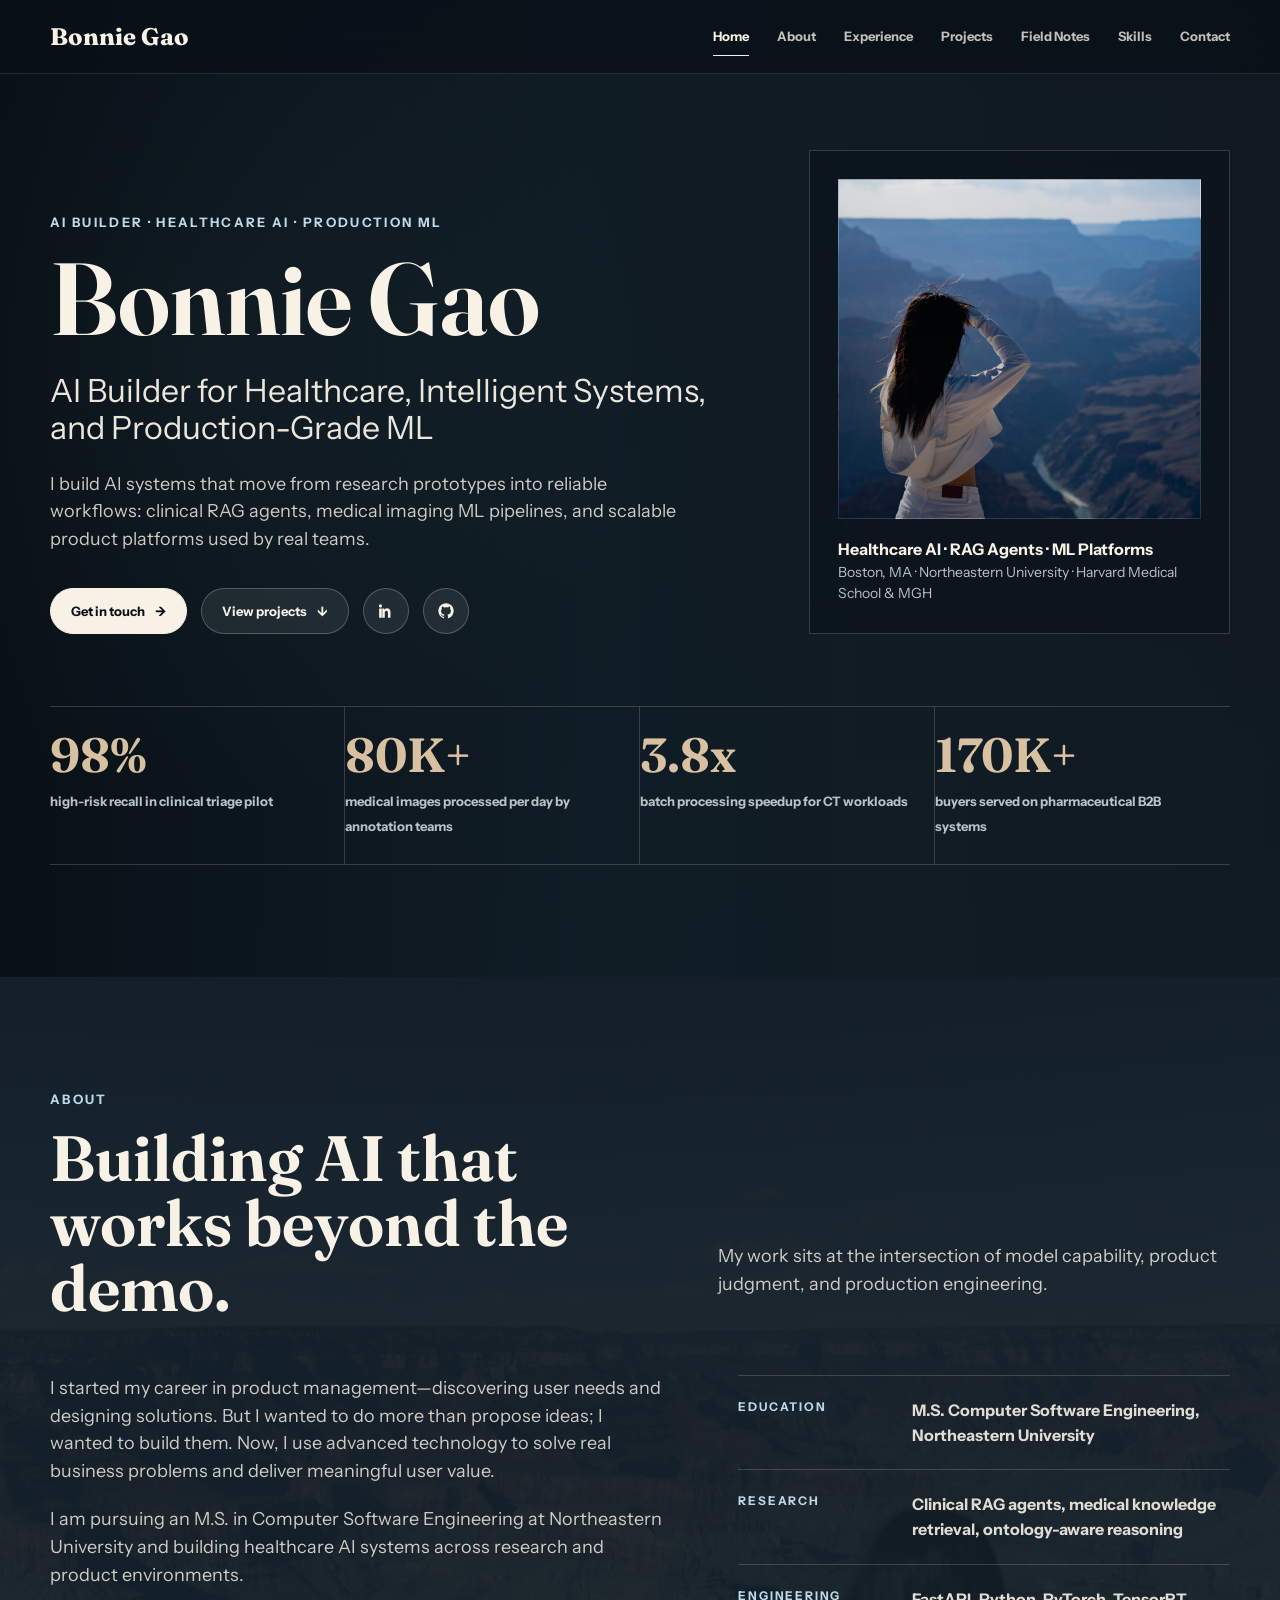
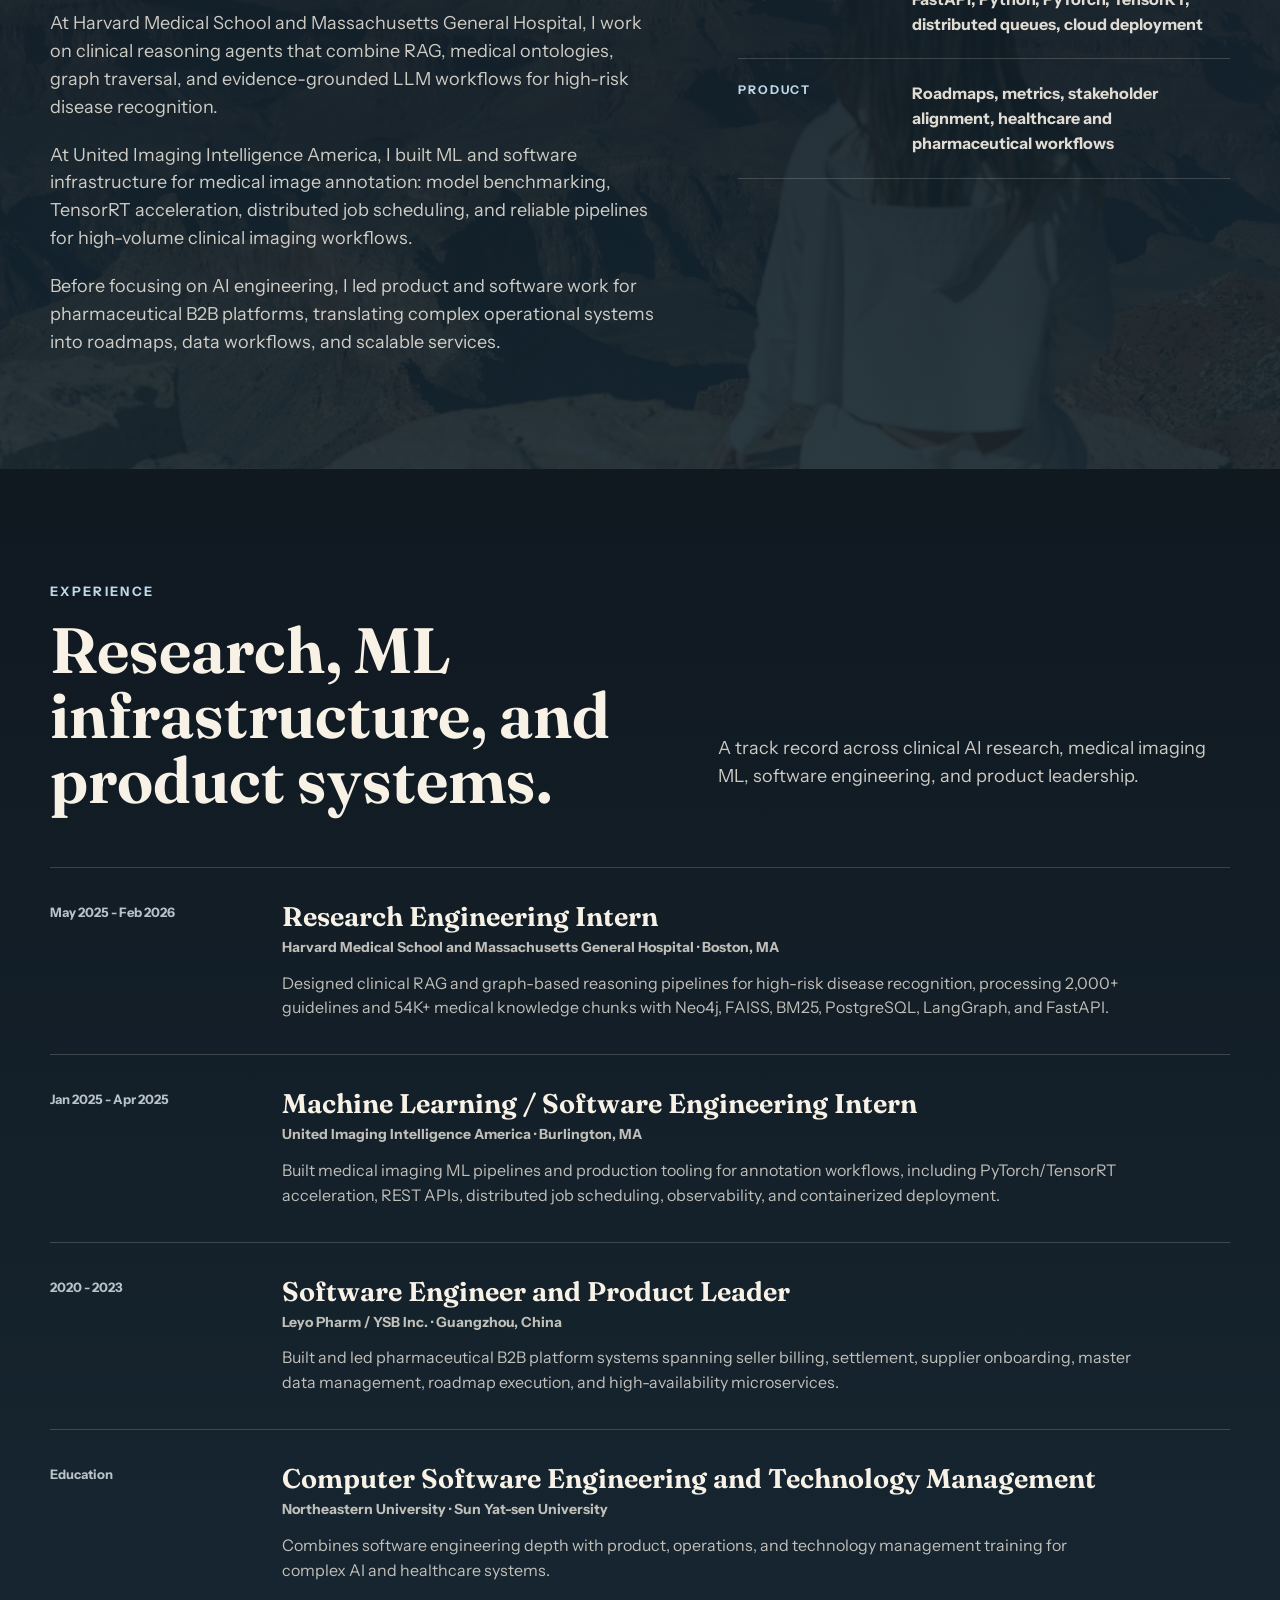
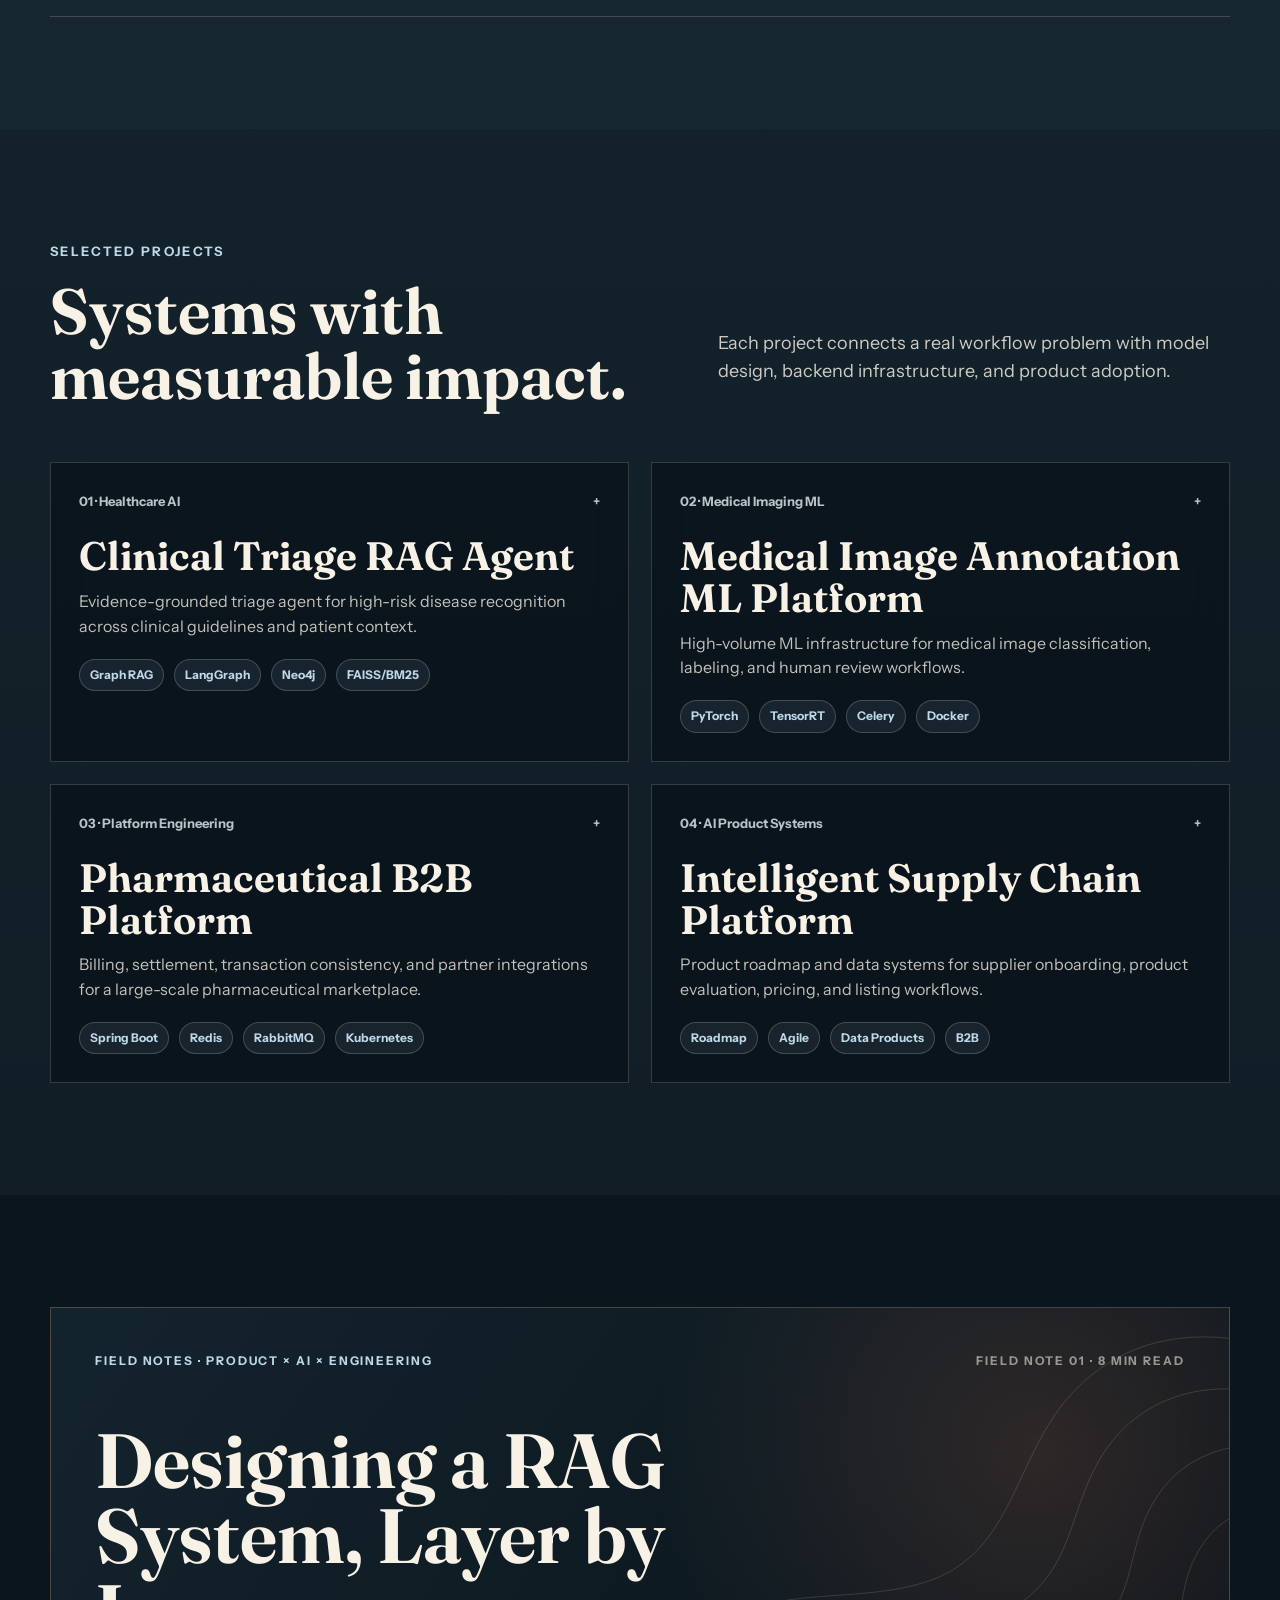
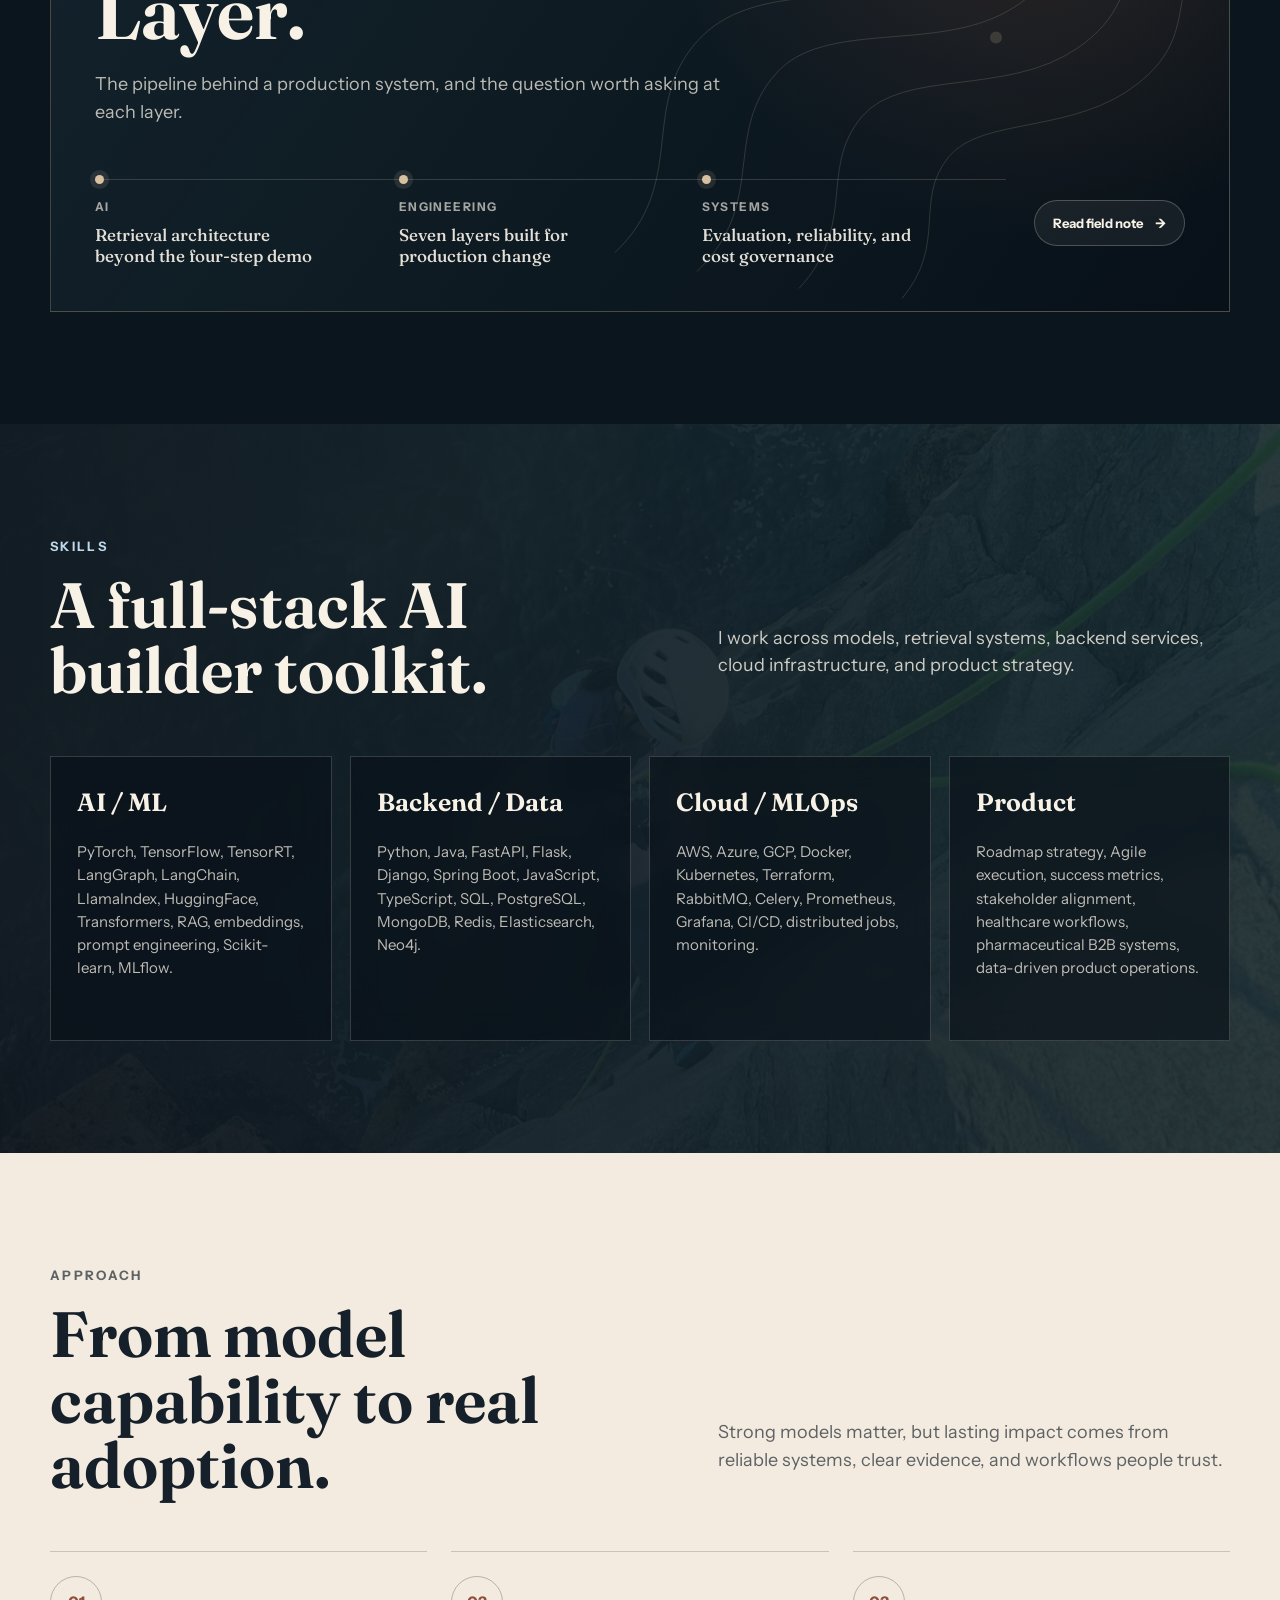
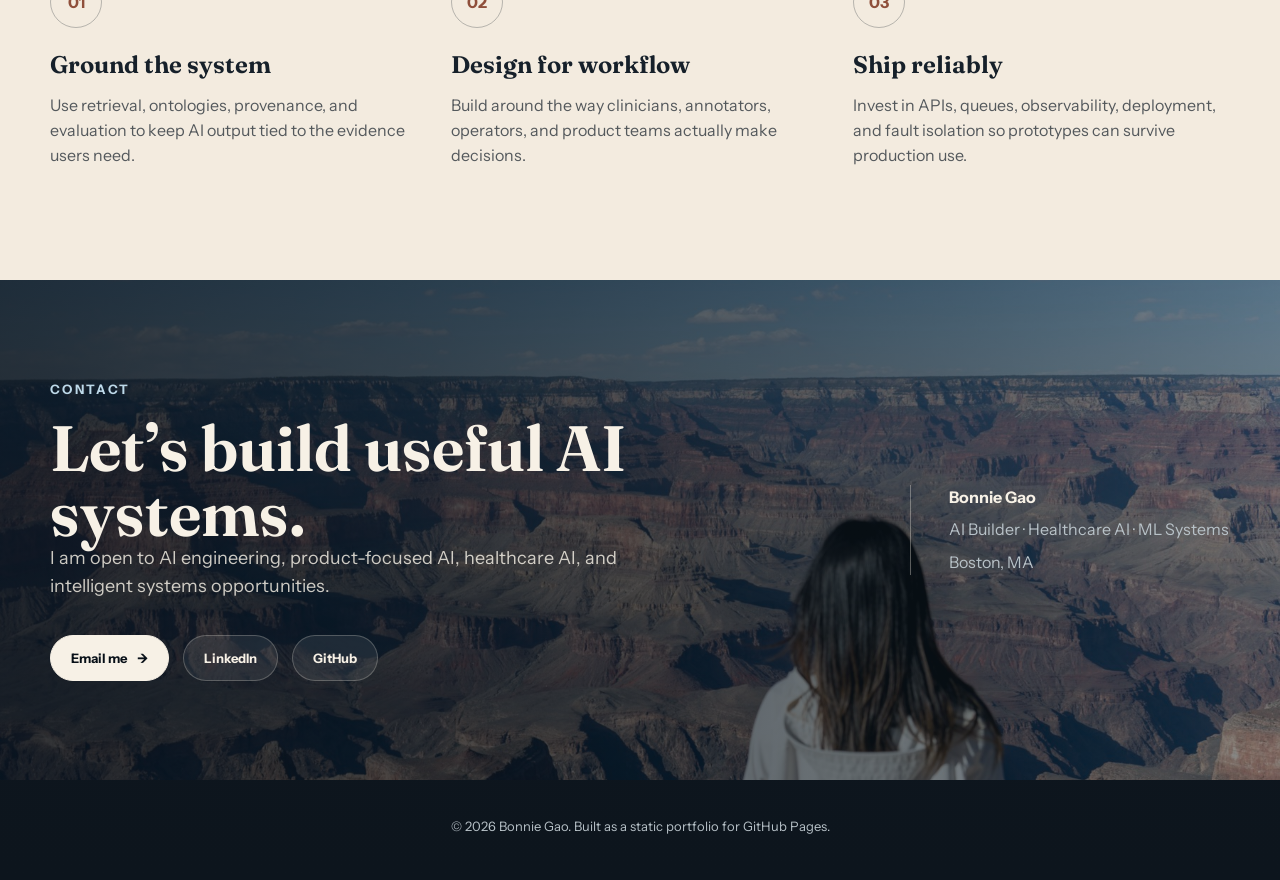
==== index.html @ 645e909b "Initial portfolio site" ====
<!DOCTYPE html>
<html lang="en">
<head>
  <meta charset="UTF-8" />
  <meta name="viewport" content="width=device-width, initial-scale=1.0" />
  <meta name="description" content="Bonnie Gao is an AI Builder focused on healthcare AI, RAG agents, medical imaging ML, and production-grade intelligent systems." />
  <meta name="theme-color" content="#101a22" />
  <meta property="og:title" content="Bonnie Gao | AI Builder" />
  <meta property="og:description" content="Healthcare AI, intelligent systems, and production-grade ML from research to real-world adoption." />
  <meta property="og:type" content="website" />
  <meta property="og:image" content="assets/hero-canyon.jpg" />
  <title>Bonnie Gao | AI Builder</title>
  <link rel="preconnect" href="https://fonts.googleapis.com">
  <link rel="preconnect" href="https://fonts.gstatic.com" crossorigin>
  <link href="https://fonts.googleapis.com/css2?family=Fraunces:opsz,wght@9..144,500;9..144,650;9..144,750&family=Instrument+Sans:ital,wght@0,400..800;1,400..800&display=swap" rel="stylesheet">
  <style>
    :root {
      --bg: #101820;
      --bg-soft: #15242d;
      --ink: #f7f1e6;
      --muted: #b8c2c8;
      --line: rgba(247, 241, 230, 0.18);
      --stone: #d8c1a1;
      --canyon: #b96c4d;
      --water: #7db5b1;
      --blue: #bdd9e9;
      --deep: #081018;
      --max: 1180px;
      --nav-height: 74px;
    }

    * {
      box-sizing: border-box;
      margin: 0;
      padding: 0;
    }

    html {
      scroll-behavior: smooth;
      scroll-padding-top: calc(var(--nav-height) + 24px);
    }

    body {
      font-family: "Instrument Sans", ui-sans-serif, system-ui, -apple-system, BlinkMacSystemFont, "Segoe UI", sans-serif;
      background: var(--bg);
      color: var(--ink);
      line-height: 1.55;
    }

    body.nav-open {
      overflow: hidden;
    }

    a {
      color: inherit;
      text-decoration: none;
    }

    button,
    summary {
      font: inherit;
    }

    button {
      color: inherit;
    }

    img {
      display: block;
      max-width: 100%;
    }

    :focus-visible {
      outline: 2px solid var(--water);
      outline-offset: 4px;
    }

    .page {
      --hero-img: url("https://images.unsplash.com/photo-1464822759023-fed622ff2c3b?auto=format&fit=crop&w=2200&q=90");
      --canyon-img: url("assets/canyon-wide.jpg");
      --portrait-img: url("assets/hero-canyon.jpg");
      --climb-img: url("assets/climbing-water.jpg");
      overflow: hidden;
      background:
        radial-gradient(circle at 15% 5%, rgba(125, 181, 177, 0.18), transparent 28rem),
        linear-gradient(180deg, #101820 0%, #13222b 42%, #0d151d 100%);
    }

    .container {
      width: min(var(--max), calc(100% - 42px));
      margin: 0 auto;
    }

    .nav {
      position: fixed;
      z-index: 50;
      top: 0;
      left: 0;
      right: 0;
      min-height: var(--nav-height);
      display: flex;
      align-items: center;
      background: rgba(8, 16, 24, 0.78);
      backdrop-filter: blur(18px);
      border-bottom: 1px solid rgba(247, 241, 230, 0.12);
    }

    .nav-inner {
      width: min(var(--max), calc(100% - 42px));
      margin: 0 auto;
      display: flex;
      align-items: center;
      justify-content: space-between;
      gap: 24px;
    }

    .logo {
      font-family: "Fraunces", Georgia, serif;
      font-size: 24px;
      font-weight: 750;
      letter-spacing: 0;
      white-space: nowrap;
    }

    .nav-links {
      display: flex;
      align-items: center;
      gap: 28px;
      font-size: 13px;
      font-weight: 760;
    }

    .nav-links a {
      position: relative;
      opacity: 0.78;
      transition: opacity 180ms ease;
    }

    .nav-links a:hover,
    .nav-links a.active {
      opacity: 1;
    }

    .nav-links a.active::after,
    .nav-links a:hover::after {
      content: "";
      position: absolute;
      left: 0;
      right: 0;
      bottom: -9px;
      height: 1px;
      background: currentColor;
    }

    .menu-toggle {
      display: none;
      width: 44px;
      height: 44px;
      border: 1px solid var(--line);
      border-radius: 50%;
      background: rgba(255, 255, 255, 0.06);
      cursor: pointer;
      place-items: center;
    }

    .menu-toggle span,
    .menu-toggle span::before,
    .menu-toggle span::after {
      display: block;
      width: 18px;
      height: 2px;
      background: var(--ink);
      transition: transform 180ms ease, opacity 180ms ease;
    }

    .menu-toggle span {
      position: relative;
    }

    .menu-toggle span::before,
    .menu-toggle span::after {
      content: "";
      position: absolute;
      left: 0;
    }

    .menu-toggle span::before {
      top: -6px;
    }

    .menu-toggle span::after {
      top: 6px;
    }

    .nav-open .menu-toggle span {
      background: transparent;
    }

    .nav-open .menu-toggle span::before {
      transform: translateY(6px) rotate(45deg);
    }

    .nav-open .menu-toggle span::after {
      transform: translateY(-6px) rotate(-45deg);
    }

    .section {
      position: relative;
      padding: 112px 0;
    }

    .hero {
      min-height: 860px;
      padding-top: 150px;
      display: flex;
      align-items: center;
      background-image:
        linear-gradient(90deg, rgba(7, 14, 21, 0.82) 0%, rgba(16, 30, 39, 0.68) 46%, rgba(16, 24, 32, 0.24) 100%),
        var(--hero-img);
      background-size: cover;
      background-position: center 58%;
    }

    .hero-grid {
      display: grid;
      grid-template-columns: minmax(0, 0.94fr) minmax(300px, 0.58fr);
      gap: 76px;
      align-items: end;
    }

    .kicker {
      color: var(--blue);
      font-size: 13px;
      font-weight: 830;
      letter-spacing: 0.18em;
      margin-bottom: 16px;
      text-transform: uppercase;
    }

    h1,
    h2,
    h3 {
      font-family: "Fraunces", Georgia, serif;
      font-weight: 650;
      letter-spacing: 0;
    }

    h1 {
      max-width: 860px;
      font-size: clamp(58px, 8vw, 108px);
      line-height: 0.96;
      margin-bottom: 26px;
      overflow-wrap: anywhere;
    }

    .subtitle {
      max-width: 760px;
      color: rgba(247, 241, 230, 0.95);
      font-size: clamp(23px, 2.5vw, 34px);
      line-height: 1.15;
      margin-bottom: 24px;
    }

    .lede {
      max-width: 650px;
      color: rgba(247, 241, 230, 0.82);
      font-size: 18px;
      margin-bottom: 22px;
    }

    .hero-actions,
    .social-row {
      display: flex;
      flex-wrap: wrap;
      align-items: center;
      gap: 14px;
    }

    .hero-actions {
      margin-top: 34px;
    }

    .btn,
    .icon-btn {
      min-height: 46px;
      display: inline-flex;
      align-items: center;
      justify-content: center;
      border: 1px solid rgba(247, 241, 230, 0.24);
      background: rgba(255, 255, 255, 0.08);
      color: var(--ink);
      transition: transform 180ms ease, background 180ms ease, border-color 180ms ease;
    }

    .btn {
      gap: 10px;
      padding: 0 20px;
      border-radius: 999px;
      font-size: 13px;
      font-weight: 820;
    }

    .btn.primary {
      background: var(--ink);
      color: var(--deep);
      border-color: var(--ink);
    }

    .btn:hover,
    .icon-btn:hover,
    .project-card:hover {
      transform: translateY(-2px);
    }

    .btn:hover,
    .icon-btn:hover {
      background: rgba(125, 181, 177, 0.18);
      border-color: rgba(125, 181, 177, 0.62);
    }

    .btn.primary:hover {
      background: var(--blue);
      border-color: var(--blue);
    }

    .icon-btn {
      width: 46px;
      height: 46px;
      border-radius: 50%;
    }

    .icon-btn svg {
      width: 20px;
      height: 20px;
      fill: currentColor;
    }

    .profile-card {
      align-self: stretch;
      padding: 28px;
      border: 1px solid var(--line);
      background: rgba(8, 16, 24, 0.42);
      backdrop-filter: blur(14px);
      display: grid;
      align-content: end;
      gap: 18px;
    }

    .profile-photo {
      min-height: 340px;
      background-image:
        linear-gradient(180deg, rgba(8, 16, 24, 0.1), rgba(8, 16, 24, 0.35)),
        var(--portrait-img);
      background-size: cover;
      background-position: center 58%;
      border: 1px solid rgba(247, 241, 230, 0.12);
    }

    .profile-meta {
      color: var(--muted);
      font-size: 14px;
    }

    .stats {
      display: grid;
      grid-template-columns: repeat(4, 1fr);
      border-top: 1px solid var(--line);
      border-bottom: 1px solid var(--line);
      margin-top: 72px;
    }

    .stat {
      padding: 24px 24px 26px 0;
      border-right: 1px solid var(--line);
    }

    .stat:last-child {
      border-right: 0;
    }

    .stat strong {
      display: block;
      color: var(--stone);
      font-family: "Fraunces", Georgia, serif;
      font-size: clamp(30px, 4vw, 48px);
      line-height: 1;
      font-weight: 650;
      margin-bottom: 9px;
    }

    .stat span {
      color: var(--muted);
      font-size: 13px;
      font-weight: 760;
    }

    .section-head {
      display: grid;
      grid-template-columns: minmax(0, 0.85fr) minmax(320px, 0.72fr);
      gap: 64px;
      align-items: end;
      margin-bottom: 54px;
    }

    .section-title {
      font-size: clamp(42px, 5vw, 74px);
      line-height: 1.02;
      margin-bottom: 0;
    }

    .about {
      background:
        linear-gradient(180deg, rgba(16, 24, 32, 0.94), rgba(20, 36, 45, 0.9)),
        var(--canyon-img);
      background-size: cover;
      background-position: center;
    }

    .about-grid {
      display: grid;
      grid-template-columns: minmax(0, 0.9fr) minmax(360px, 0.72fr);
      gap: 74px;
      align-items: start;
    }

    .about-copy {
      display: grid;
      gap: 20px;
      color: rgba(247, 241, 230, 0.82);
      font-size: 18px;
    }

    .facts {
      display: grid;
      border-top: 1px solid var(--line);
      border-bottom: 1px solid var(--line);
    }

    .fact {
      display: grid;
      grid-template-columns: 150px 1fr;
      gap: 24px;
      padding: 22px 0;
      border-bottom: 1px solid var(--line);
    }

    .fact:last-child {
      border-bottom: 0;
    }

    .fact-label {
      color: var(--blue);
      font-size: 12px;
      font-weight: 830;
      letter-spacing: 0.15em;
      text-transform: uppercase;
    }

    .fact-value {
      color: rgba(247, 241, 230, 0.9);
      font-weight: 760;
    }

    .experience {
      background: linear-gradient(180deg, #101820 0%, #172732 100%);
    }

    .timeline {
      border-top: 1px solid var(--line);
    }

    .timeline-item {
      display: grid;
      grid-template-columns: 190px minmax(0, 1fr);
      gap: 42px;
      padding: 34px 0;
      border-bottom: 1px solid var(--line);
    }

    .time {
      color: var(--muted);
      font-size: 13px;
      font-weight: 780;
    }

    .role {
      font-size: 27px;
      line-height: 1.08;
      margin-bottom: 6px;
    }

    .org {
      color: var(--blue);
      font-size: 14px;
      font-weight: 780;
      margin-bottom: 12px;
    }

    .timeline-item p {
      max-width: 850px;
      color: rgba(247, 241, 230, 0.76);
    }

    .project-section {
      background-image:
        linear-gradient(180deg, rgba(8, 16, 24, 0.78), rgba(16, 24, 32, 0.9)),
        var(--hero-img);
      background-size: cover;
      background-position: center 50%;
      background-attachment: fixed;
    }

    .project-grid {
      display: grid;
      grid-template-columns: repeat(2, minmax(0, 1fr));
      gap: 22px;
    }

    .project-card {
      border: 1px solid var(--line);
      background: rgba(8, 16, 24, 0.62);
      backdrop-filter: blur(16px);
      transition: transform 180ms ease, border-color 180ms ease, background 180ms ease;
    }

    .project-card[open] {
      border-color: rgba(125, 181, 177, 0.58);
      background: rgba(13, 28, 34, 0.76);
    }

    .project-card summary {
      min-height: 250px;
      padding: 28px;
      cursor: pointer;
      list-style: none;
      display: grid;
      align-content: space-between;
      gap: 24px;
    }

    .project-card summary::-webkit-details-marker {
      display: none;
    }

    .project-topline {
      display: flex;
      justify-content: space-between;
      gap: 18px;
      color: var(--muted);
      font-size: 13px;
      font-weight: 780;
    }

    .project-title {
      font-size: clamp(28px, 3.1vw, 42px);
      line-height: 1.05;
      margin-bottom: 12px;
    }

    .project-desc {
      max-width: 560px;
      color: rgba(247, 241, 230, 0.78);
    }

    .tags {
      display: flex;
      flex-wrap: wrap;
      gap: 10px;
      margin-top: 20px;
    }

    .tag {
      color: var(--blue);
      border: 1px solid rgba(189, 217, 233, 0.24);
      background: rgba(189, 217, 233, 0.08);
      padding: 6px 10px;
      border-radius: 999px;
      font-size: 12px;
      font-weight: 760;
    }

    .project-detail {
      padding: 0 28px 30px;
      color: rgba(247, 241, 230, 0.78);
    }

    .project-detail ul {
      padding-left: 18px;
      display: grid;
      gap: 10px;
    }

    .skills {
      background:
        linear-gradient(90deg, rgba(16, 24, 32, 0.96), rgba(18, 38, 45, 0.9)),
        var(--climb-img);
      background-size: cover;
      background-position: center;
    }

    .skill-grid {
      display: grid;
      grid-template-columns: repeat(4, minmax(0, 1fr));
      gap: 18px;
    }

    .skill-card {
      min-height: 285px;
      padding: 26px;
      border: 1px solid var(--line);
      background: rgba(8, 16, 24, 0.64);
      backdrop-filter: blur(14px);
    }

    .skill-card h3 {
      font-size: 25px;
      margin-bottom: 18px;
    }

    .skill-card p {
      color: rgba(247, 241, 230, 0.76);
      font-size: 15px;
    }

    .field-notes {
      background: #0b151d;
    }

    .notes-banner {
      position: relative;
      isolation: isolate;
      min-height: 480px;
      padding: 44px;
      overflow: hidden;
      border: 1px solid rgba(216, 193, 161, 0.28);
      background:
        radial-gradient(circle at 84% 24%, rgba(185, 108, 77, 0.2), transparent 24rem),
        linear-gradient(125deg, rgba(20, 36, 45, 0.98), rgba(8, 16, 24, 0.96));
      display: grid;
      grid-template-rows: auto 1fr auto;
      gap: 52px;
    }

    .notes-contours {
      position: absolute;
      z-index: -1;
      top: -16%;
      right: -5%;
      width: min(62%, 720px);
      height: 132%;
      color: rgba(216, 193, 161, 0.18);
      pointer-events: none;
    }

    .notes-topline,
    .notes-footer {
      display: flex;
      align-items: center;
      justify-content: space-between;
      gap: 28px;
    }

    .notes-label,
    .notes-status {
      font-size: 12px;
      font-weight: 820;
      letter-spacing: 0.16em;
      text-transform: uppercase;
    }

    .notes-label {
      color: var(--blue);
    }

    .notes-status {
      color: rgba(247, 241, 230, 0.56);
    }

    .notes-copy {
      max-width: 780px;
      align-self: center;
    }

    .notes-title {
      max-width: 720px;
      font-size: clamp(46px, 6vw, 78px);
      line-height: 0.98;
      margin-bottom: 22px;
    }

    .notes-intro {
      max-width: 650px;
      color: rgba(247, 241, 230, 0.74);
      font-size: 18px;
    }

    .notes-route {
      display: grid;
      grid-template-columns: repeat(3, minmax(0, 1fr));
      flex: 1;
      border-top: 1px solid rgba(247, 241, 230, 0.16);
    }

    .notes-topic {
      position: relative;
      padding: 18px 22px 0 0;
      color: rgba(247, 241, 230, 0.65);
      font-size: 12px;
      font-weight: 800;
      letter-spacing: 0.12em;
      text-transform: uppercase;
    }

    .notes-topic::before {
      content: "";
      position: absolute;
      top: -5px;
      left: 0;
      width: 9px;
      height: 9px;
      border-radius: 50%;
      background: var(--stone);
      box-shadow: 0 0 0 5px rgba(216, 193, 161, 0.12);
    }

    .notes-topic span {
      display: block;
      max-width: 220px;
      margin-top: 8px;
      color: rgba(247, 241, 230, 0.92);
      font-family: "Fraunces", Georgia, serif;
      font-size: 17px;
      font-weight: 500;
      letter-spacing: 0;
      line-height: 1.25;
      text-transform: none;
    }

    .notes-link {
      flex: 0 0 auto;
      display: inline-flex;
      align-items: center;
      gap: 12px;
      min-height: 46px;
      padding: 0 18px;
      border: 1px solid rgba(247, 241, 230, 0.24);
      border-radius: 999px;
      background: rgba(247, 241, 230, 0.06);
      font-size: 13px;
      font-weight: 820;
      transition: transform 180ms ease, background 180ms ease, border-color 180ms ease;
    }

    .notes-link:hover {
      transform: translateX(3px);
      border-color: rgba(125, 181, 177, 0.62);
      background: rgba(125, 181, 177, 0.14);
    }

    .approach {
      background: #f3ebdf;
      color: #16202a;
    }

    .approach .kicker,
    .approach .lede {
      color: rgba(22, 32, 42, 0.68);
    }

    .principles {
      display: grid;
      grid-template-columns: repeat(3, 1fr);
      gap: 24px;
    }

    .principle {
      border-top: 1px solid rgba(22, 32, 42, 0.2);
      padding-top: 24px;
    }

    .principle-icon {
      width: 52px;
      height: 52px;
      border: 1px solid rgba(22, 32, 42, 0.28);
      border-radius: 50%;
      display: grid;
      place-items: center;
      margin-bottom: 18px;
      color: #8f4f3b;
      font-weight: 860;
    }

    .principle h3 {
      font-size: 24px;
      margin-bottom: 10px;
    }

    .principle p {
      color: rgba(22, 32, 42, 0.72);
    }

    .contact {
      min-height: 500px;
      display: flex;
      align-items: center;
      background-image:
        linear-gradient(90deg, rgba(8, 16, 24, 0.82), rgba(15, 30, 39, 0.48)),
        var(--canyon-img);
      background-size: cover;
      background-position: center;
    }

    .contact-grid {
      display: grid;
      grid-template-columns: minmax(0, 1fr) auto;
      gap: 54px;
      align-items: center;
    }

    .contact-card {
      min-width: 320px;
      padding-left: 38px;
      border-left: 1px solid rgba(247, 241, 230, 0.34);
    }

    .contact-card p {
      color: var(--muted);
      margin-top: 8px;
    }

    footer {
      padding: 36px 0 44px;
      color: var(--muted);
      text-align: center;
      font-size: 13px;
    }

    @media (max-width: 980px) {
      .menu-toggle {
        display: grid;
      }

      .nav-links {
        position: fixed;
        inset: var(--nav-height) 0 auto 0;
        display: grid;
        gap: 0;
        padding: 10px 21px 24px;
        background: rgba(8, 16, 24, 0.96);
        border-bottom: 1px solid var(--line);
        transform: translateY(-120%);
        opacity: 0;
        visibility: hidden;
        pointer-events: none;
        transition: transform 180ms ease, opacity 180ms ease, visibility 180ms ease;
      }

      .nav-open .nav-links {
        transform: translateY(0);
        opacity: 1;
        visibility: visible;
        pointer-events: auto;
      }

      .nav-links a {
        padding: 16px 0;
        border-bottom: 1px solid rgba(247, 241, 230, 0.08);
      }

      .nav-links a.active::after,
      .nav-links a:hover::after {
        display: none;
      }

      .hero-grid,
      .section-head,
      .about-grid,
      .contact-grid {
        grid-template-columns: 1fr;
      }

      .stats,
      .skill-grid,
      .principles {
        grid-template-columns: repeat(2, 1fr);
      }

      .project-grid {
        grid-template-columns: 1fr;
      }

      .notes-banner {
        padding: 34px;
      }

      .notes-footer {
        align-items: flex-end;
      }

      .contact-card {
        min-width: 0;
        padding-left: 0;
        border-left: 0;
      }
    }

    @media (max-width: 640px) {
      :root {
        --nav-height: 68px;
      }

      .container,
      .nav-inner {
        width: min(100% - 24px, var(--max));
      }

      .hero {
        min-height: auto;
        padding-top: 126px;
        padding-bottom: 82px;
        background-position: 62% center;
      }

      .section {
        padding: 84px 0;
      }

      .hero-grid {
        gap: 40px;
      }

      h1 {
        font-size: clamp(44px, 12vw, 58px);
        line-height: 1.02;
      }

      .profile-card {
        padding: 18px;
      }

      .profile-photo {
        min-height: 260px;
      }

      .stats,
      .skill-grid,
      .principles {
        grid-template-columns: 1fr;
      }

      .stat {
        border-right: 0;
        border-bottom: 1px solid var(--line);
      }

      .stat:last-child {
        border-bottom: 0;
      }

      .fact,
      .timeline-item {
        grid-template-columns: 1fr;
        gap: 10px;
      }

      .project-card summary {
        min-height: 230px;
        padding: 22px;
      }

      .project-detail {
        padding: 0 22px 24px;
      }

      .skill-card {
        min-height: auto;
      }

      .notes-banner {
        min-height: 560px;
        padding: 26px 22px;
        gap: 40px;
      }

      .notes-contours {
        width: 110%;
        height: 72%;
        top: -6%;
        right: -42%;
      }

      .notes-topline,
      .notes-footer {
        align-items: flex-start;
        flex-direction: column;
      }

      .notes-title {
        font-size: clamp(42px, 13vw, 58px);
      }

      .notes-route {
        width: 100%;
        grid-template-columns: 1fr;
        border-top: 0;
      }

      .notes-topic {
        padding: 16px 0 16px 22px;
        border-top: 1px solid rgba(247, 241, 230, 0.16);
      }

      .notes-topic::before {
        top: 20px;
        left: -4px;
      }
    }

    @media (prefers-reduced-motion: reduce) {
      *,
      *::before,
      *::after {
        scroll-behavior: auto !important;
        transition-duration: 0.001ms !important;
        animation-duration: 0.001ms !important;
        animation-iteration-count: 1 !important;
      }
    }
  </style>
</head>
<body>
  <main class="page">
    <nav class="nav" aria-label="Primary navigation">
      <div class="nav-inner">
        <a href="#home" class="logo" aria-label="Bonnie Gao home">Bonnie Gao</a>
        <button class="menu-toggle" type="button" aria-label="Open navigation menu" aria-expanded="false">
          <span aria-hidden="true"></span>
        </button>
        <div class="nav-links" id="nav-links">
          <a class="active" href="#home">Home</a>
          <a href="#about">About</a>
          <a href="#experience">Experience</a>
          <a href="#projects">Projects</a>
          <a href="#field-notes">Field Notes</a>
          <a href="#skills">Skills</a>
          <a href="#contact">Contact</a>
        </div>
      </div>
    </nav>

    <section class="section hero" id="home" aria-labelledby="hero-title">
      <div class="container">
        <div class="hero-grid">
          <div>
            <div class="kicker">AI Builder · Healthcare AI · Production ML</div>
            <h1 id="hero-title">Bonnie Gao</h1>
            <p class="subtitle">AI Builder for Healthcare, Intelligent Systems, and Production-Grade ML</p>
            <p class="lede">I build AI systems that move from research prototypes into reliable workflows: clinical RAG agents, medical imaging ML pipelines, and scalable product platforms used by real teams.</p>
            <div class="hero-actions">
              <a class="btn primary" href="mailto:0721gqh@gmail.com">Get in touch <span aria-hidden="true">→</span></a>
              <a class="btn" href="#projects">View projects <span aria-hidden="true">↓</span></a>
              <div class="social-row" aria-label="Social links">
                <a class="icon-btn" href="https://www.linkedin.com/in/qiaohui-gao/" target="_blank" rel="noopener noreferrer" aria-label="LinkedIn">
                  <svg viewBox="0 0 24 24" aria-hidden="true"><path d="M6.94 8.98H3.75V20h3.19V8.98ZM5.35 4a1.85 1.85 0 1 0 0 3.7 1.85 1.85 0 0 0 0-3.7Zm5.18 4.98H7.48V20h3.05v-5.79c0-1.52.7-2.42 2.02-2.42 1.21 0 1.79.86 1.79 2.42V20h3.05v-6.25c0-3.35-1.79-4.91-4.17-4.91-1.92 0-2.78 1.06-3.26 1.81h-.04V8.98Z"/></svg>
                </a>
                <a class="icon-btn" href="https://github.com/QiaohuiGao" target="_blank" rel="noopener noreferrer" aria-label="GitHub">
                  <svg viewBox="0 0 24 24" aria-hidden="true"><path d="M12 2.75a9.25 9.25 0 0 0-2.93 18.03c.46.08.63-.2.63-.44v-1.58c-2.56.56-3.1-1.1-3.1-1.1-.42-1.06-1.02-1.34-1.02-1.34-.84-.57.06-.56.06-.56.92.07 1.41.95 1.41.95.82 1.4 2.15 1 2.67.76.08-.6.32-1 .58-1.23-2.04-.23-4.19-1.02-4.19-4.55 0-1 .36-1.83.95-2.48-.1-.23-.41-1.17.09-2.44 0 0 .77-.25 2.54.95A8.8 8.8 0 0 1 12 7.4c.78 0 1.56.1 2.3.31 1.76-1.2 2.53-.95 2.53-.95.5 1.27.19 2.21.1 2.44.59.65.94 1.47.94 2.48 0 3.54-2.15 4.31-4.2 4.54.33.29.62.85.62 1.71v2.41c0 .24.17.52.64.44A9.25 9.25 0 0 0 12 2.75Z"/></svg>
                </a>
              </div>
            </div>
          </div>

          <aside class="profile-card" aria-label="Profile highlight">
            <div class="profile-photo" role="img" aria-label="Mountain climbing photograph"></div>
            <div>
              <strong>Healthcare AI · RAG Agents · ML Platforms</strong>
              <p class="profile-meta">Boston, MA · Northeastern University · Harvard Medical School &amp; MGH</p>
            </div>
          </aside>
        </div>

        <div class="stats" aria-label="Selected impact metrics">
          <div class="stat"><strong>98%</strong><span>high-risk recall in clinical triage pilot</span></div>
          <div class="stat"><strong>80K+</strong><span>medical images processed per day by annotation teams</span></div>
          <div class="stat"><strong>3.8x</strong><span>batch processing speedup for CT workloads</span></div>
          <div class="stat"><strong>170K+</strong><span>buyers served on pharmaceutical B2B systems</span></div>
        </div>
      </div>
    </section>

    <section class="section about" id="about" aria-labelledby="about-title">
      <div class="container">
        <div class="section-head">
          <div>
            <div class="kicker">About</div>
            <h2 class="section-title" id="about-title">Building AI that works beyond the demo.</h2>
          </div>
          <p class="lede">My work sits at the intersection of model capability, product judgment, and production engineering.</p>
        </div>

        <div class="about-grid">
          <div class="about-copy">
            <p>I started my career in product management—discovering user needs and designing solutions. But I wanted to do more than propose ideas; I wanted to build them. Now, I use advanced technology to solve real business problems and deliver meaningful user value.</p>
            <p>I am pursuing an M.S. in Computer Software Engineering at Northeastern University and building healthcare AI systems across research and product environments.</p>
            <p>At Harvard Medical School and Massachusetts General Hospital, I work on clinical reasoning agents that combine RAG, medical ontologies, graph traversal, and evidence-grounded LLM workflows for high-risk disease recognition.</p>
            <p>At United Imaging Intelligence America, I built ML and software infrastructure for medical image annotation: model benchmarking, TensorRT acceleration, distributed job scheduling, and reliable pipelines for high-volume clinical imaging workflows.</p>
            <p>Before focusing on AI engineering, I led product and software work for pharmaceutical B2B platforms, translating complex operational systems into roadmaps, data workflows, and scalable services.</p>
          </div>

          <div class="facts">
            <div class="fact">
              <div class="fact-label">Education</div>
              <div class="fact-value">M.S. Computer Software Engineering, Northeastern University</div>
            </div>
            <div class="fact">
              <div class="fact-label">Research</div>
              <div class="fact-value">Clinical RAG agents, medical knowledge retrieval, ontology-aware reasoning</div>
            </div>
            <div class="fact">
              <div class="fact-label">Engineering</div>
              <div class="fact-value">FastAPI, Python, PyTorch, TensorRT, distributed queues, cloud deployment</div>
            </div>
            <div class="fact">
              <div class="fact-label">Product</div>
              <div class="fact-value">Roadmaps, metrics, stakeholder alignment, healthcare and pharmaceutical workflows</div>
            </div>
          </div>
        </div>
      </div>
    </section>

    <section class="section experience" id="experience" aria-labelledby="experience-title">
      <div class="container">
        <div class="section-head">
          <div>
            <div class="kicker">Experience</div>
            <h2 class="section-title" id="experience-title">Research, ML infrastructure, and product systems.</h2>
          </div>
          <p class="lede">A track record across clinical AI research, medical imaging ML, software engineering, and product leadership.</p>
        </div>

        <div class="timeline">
          <article class="timeline-item">
            <div class="time">May 2025 - Feb 2026</div>
            <div>
              <h3 class="role">Research Engineering Intern</h3>
              <p class="org">Harvard Medical School and Massachusetts General Hospital · Boston, MA</p>
              <p>Designed clinical RAG and graph-based reasoning pipelines for high-risk disease recognition, processing 2,000+ guidelines and 54K+ medical knowledge chunks with Neo4j, FAISS, BM25, PostgreSQL, LangGraph, and FastAPI.</p>
            </div>
          </article>

          <article class="timeline-item">
            <div class="time">Jan 2025 - Apr 2025</div>
            <div>
              <h3 class="role">Machine Learning / Software Engineering Intern</h3>
              <p class="org">United Imaging Intelligence America · Burlington, MA</p>
              <p>Built medical imaging ML pipelines and production tooling for annotation workflows, including PyTorch/TensorRT acceleration, REST APIs, distributed job scheduling, observability, and containerized deployment.</p>
            </div>
          </article>

          <article class="timeline-item">
            <div class="time">2020 - 2023</div>
            <div>
              <h3 class="role">Software Engineer and Product Leader</h3>
              <p class="org">Leyo Pharm / YSB Inc. · Guangzhou, China</p>
              <p>Built and led pharmaceutical B2B platform systems spanning seller billing, settlement, supplier onboarding, master data management, roadmap execution, and high-availability microservices.</p>
            </div>
          </article>

          <article class="timeline-item">
            <div class="time">Education</div>
            <div>
              <h3 class="role">Computer Software Engineering and Technology Management</h3>
              <p class="org">Northeastern University · Sun Yat-sen University</p>
              <p>Combines software engineering depth with product, operations, and technology management training for complex AI and healthcare systems.</p>
            </div>
          </article>
        </div>
      </div>
    </section>

    <section class="section project-section" id="projects" aria-labelledby="projects-title">
      <div class="container">
        <div class="section-head">
          <div>
            <div class="kicker">Selected Projects</div>
            <h2 class="section-title" id="projects-title">Systems with measurable impact.</h2>
          </div>
          <p class="lede">Each project connects a real workflow problem with model design, backend infrastructure, and product adoption.</p>
        </div>

        <div class="project-grid">
          <details class="project-card">
            <summary>
              <div class="project-topline"><span>01 · Healthcare AI</span><span aria-hidden="true">+</span></div>
              <div>
                <h3 class="project-title">Clinical Triage RAG Agent</h3>
                <p class="project-desc">Evidence-grounded triage agent for high-risk disease recognition across clinical guidelines and patient context.</p>
                <div class="tags"><span class="tag">Graph RAG</span><span class="tag">LangGraph</span><span class="tag">Neo4j</span><span class="tag">FAISS/BM25</span></div>
              </div>
            </summary>
            <div class="project-detail">
              <ul>
                <li>Processed 2,000+ clinical PDF guidelines with hierarchical chunking, metadata tracking, and retrieval provenance.</li>
                <li>Combined semantic retrieval, sparse search, RRF fusion, ontology traversal, and clarification loops for safer reasoning.</li>
                <li>Reached 90% triage accuracy and 98% high-risk escalation coverage in a 500-patient clinical pilot.</li>
              </ul>
            </div>
          </details>

          <details class="project-card">
            <summary>
              <div class="project-topline"><span>02 · Medical Imaging ML</span><span aria-hidden="true">+</span></div>
              <div>
                <h3 class="project-title">Medical Image Annotation ML Platform</h3>
                <p class="project-desc">High-volume ML infrastructure for medical image classification, labeling, and human review workflows.</p>
                <div class="tags"><span class="tag">PyTorch</span><span class="tag">TensorRT</span><span class="tag">Celery</span><span class="tag">Docker</span></div>
              </div>
            </summary>
            <div class="project-detail">
              <ul>
                <li>Served 5 annotation teams processing 80,000+ images per day with asynchronous APIs and quality feedback.</li>
                <li>Benchmarked 80+ medical imaging architectures and improved selected model accuracy by 15%.</li>
                <li>Improved batch processing 3.8x and delivered up to 10x inference acceleration through TensorRT conversion.</li>
              </ul>
            </div>
          </details>

          <details class="project-card">
            <summary>
              <div class="project-topline"><span>03 · Platform Engineering</span><span aria-hidden="true">+</span></div>
              <div>
                <h3 class="project-title">Pharmaceutical B2B Platform</h3>
                <p class="project-desc">Billing, settlement, transaction consistency, and partner integrations for a large-scale pharmaceutical marketplace.</p>
                <div class="tags"><span class="tag">Spring Boot</span><span class="tag">Redis</span><span class="tag">RabbitMQ</span><span class="tag">Kubernetes</span></div>
              </div>
            </summary>
            <div class="project-detail">
              <ul>
                <li>Supported 170,000+ downstream buyers and 500 TPS peak traffic during promotional events.</li>
                <li>Implemented idempotent APIs, distributed locking, TCC workflows, and resilient integrations with 6 partner systems.</li>
                <li>Maintained 99.9% API success rate with observability, blue-green deployments, and rapid rollback paths.</li>
              </ul>
            </div>
          </details>

          <details class="project-card">
            <summary>
              <div class="project-topline"><span>04 · AI Product Systems</span><span aria-hidden="true">+</span></div>
              <div>
                <h3 class="project-title">Intelligent Supply Chain Platform</h3>
                <p class="project-desc">Product roadmap and data systems for supplier onboarding, product evaluation, pricing, and listing workflows.</p>
                <div class="tags"><span class="tag">Roadmap</span><span class="tag">Agile</span><span class="tag">Data Products</span><span class="tag">B2B</span></div>
              </div>
            </summary>
            <div class="project-detail">
              <ul>
                <li>Led roadmap execution across 12 product managers and 70+ engineers through 30+ iterations.</li>
                <li>Built supplier onboarding and qualification modules that improved contracting efficiency by 30%.</li>
                <li>Integrated subsidiary databases into master data workflows, improving data accuracy and reducing manual processes.</li>
              </ul>
            </div>
          </details>
        </div>
      </div>
    </section>

    <section class="section field-notes" id="field-notes" aria-labelledby="field-notes-title">
      <div class="container">
        <article class="notes-banner">
          <svg class="notes-contours" viewBox="0 0 720 620" fill="none" aria-hidden="true">
            <path d="M750 64C650 20 561 31 503 95c-55 60-57 151-133 183-76 32-184 0-241 64-58 65-9 142-82 211" stroke="currentColor"/>
            <path d="M756 112c-91-40-168-25-212 30-47 59-31 129-105 170-73 41-183 8-231 62-54 61-8 130-79 198" stroke="currentColor"/>
            <path d="M764 162c-75-31-137-15-170 28-43 57-16 112-85 159-70 48-174 20-215 68-44 52-4 108-63 172" stroke="currentColor"/>
            <path d="M768 216c-63-23-111-6-134 30-34 51-5 91-64 138-64 51-156 33-189 73-36 44-1 87-47 142" stroke="currentColor"/>
            <circle cx="428" cy="338" r="6" fill="currentColor"/>
          </svg>

          <div class="notes-topline">
            <div class="notes-label">Field Notes · Product × AI × Engineering</div>
            <div class="notes-status">Field Note 01 · 8 min read</div>
          </div>

          <div class="notes-copy">
            <h2 class="notes-title" id="field-notes-title">Designing a RAG System, Layer by Layer.</h2>
            <p class="notes-intro">The pipeline behind a production system, and the question worth asking at each layer.</p>
          </div>

          <div class="notes-footer" id="notes-topics">
            <div class="notes-route" aria-label="Field Notes themes">
              <div class="notes-topic">AI<span>Retrieval architecture beyond the four-step demo</span></div>
              <div class="notes-topic">Engineering<span>Seven layers built for production change</span></div>
              <div class="notes-topic">Systems<span>Evaluation, reliability, and cost governance</span></div>
            </div>
            <a class="notes-link" href="rag-system-layer-by-layer.html" aria-label="Read Designing a RAG System, Layer by Layer">Read field note <span aria-hidden="true">→</span></a>
          </div>
        </article>
      </div>
    </section>

    <section class="section skills" id="skills" aria-labelledby="skills-title">
      <div class="container">
        <div class="section-head">
          <div>
            <div class="kicker">Skills</div>
            <h2 class="section-title" id="skills-title">A full-stack AI builder toolkit.</h2>
          </div>
          <p class="lede">I work across models, retrieval systems, backend services, cloud infrastructure, and product strategy.</p>
        </div>

        <div class="skill-grid">
          <article class="skill-card">
            <h3>AI / ML</h3>
            <p>PyTorch, TensorFlow, TensorRT, LangGraph, LangChain, LlamaIndex, HuggingFace, Transformers, RAG, embeddings, prompt engineering, Scikit-learn, MLflow.</p>
          </article>
          <article class="skill-card">
            <h3>Backend / Data</h3>
            <p>Python, Java, FastAPI, Flask, Django, Spring Boot, JavaScript, TypeScript, SQL, PostgreSQL, MongoDB, Redis, Elasticsearch, Neo4j.</p>
          </article>
          <article class="skill-card">
            <h3>Cloud / MLOps</h3>
            <p>AWS, Azure, GCP, Docker, Kubernetes, Terraform, RabbitMQ, Celery, Prometheus, Grafana, CI/CD, distributed jobs, monitoring.</p>
          </article>
          <article class="skill-card">
            <h3>Product</h3>
            <p>Roadmap strategy, Agile execution, success metrics, stakeholder alignment, healthcare workflows, pharmaceutical B2B systems, data-driven product operations.</p>
          </article>
        </div>
      </div>
    </section>

    <section class="section approach" id="approach" aria-labelledby="approach-title">
      <div class="container">
        <div class="section-head">
          <div>
            <div class="kicker">Approach</div>
            <h2 class="section-title" id="approach-title">From model capability to real adoption.</h2>
          </div>
          <p class="lede">Strong models matter, but lasting impact comes from reliable systems, clear evidence, and workflows people trust.</p>
        </div>

        <div class="principles">
          <article class="principle">
            <div class="principle-icon">01</div>
            <h3>Ground the system</h3>
            <p>Use retrieval, ontologies, provenance, and evaluation to keep AI output tied to the evidence users need.</p>
          </article>
          <article class="principle">
            <div class="principle-icon">02</div>
            <h3>Design for workflow</h3>
            <p>Build around the way clinicians, annotators, operators, and product teams actually make decisions.</p>
          </article>
          <article class="principle">
            <div class="principle-icon">03</div>
            <h3>Ship reliably</h3>
            <p>Invest in APIs, queues, observability, deployment, and fault isolation so prototypes can survive production use.</p>
          </article>
        </div>
      </div>
    </section>

    <section class="contact" id="contact" aria-labelledby="contact-title">
      <div class="container contact-grid">
        <div>
          <div class="kicker">Contact</div>
          <h2 class="section-title" id="contact-title">Let’s build useful AI systems.</h2>
          <p class="lede">I am open to AI engineering, product-focused AI, healthcare AI, and intelligent systems opportunities.</p>
          <div class="hero-actions">
            <a class="btn primary" href="mailto:0721gqh@gmail.com">Email me <span aria-hidden="true">→</span></a>
            <a class="btn" href="https://www.linkedin.com/in/qiaohui-gao/" target="_blank" rel="noopener noreferrer">LinkedIn</a>
            <a class="btn" href="https://github.com/QiaohuiGao" target="_blank" rel="noopener noreferrer">GitHub</a>
          </div>
        </div>
        <aside class="contact-card">
          <strong>Bonnie Gao</strong>
          <p>AI Builder · Healthcare AI · ML Systems</p>
          <p>Boston, MA</p>
        </aside>
      </div>
    </section>

    <footer>
      © 2026 Bonnie Gao. Built as a static portfolio for GitHub Pages.
    </footer>
  </main>

  <script>
    const body = document.body;
    const toggle = document.querySelector(".menu-toggle");
    const navLinks = document.querySelector(".nav-links");
    const mobileQuery = window.matchMedia("(max-width: 980px)");
    const links = [...document.querySelectorAll(".nav-links a")];
    const sections = links
      .map((link) => document.querySelector(link.getAttribute("href")))
      .filter(Boolean);

    function setMenu(open) {
      body.classList.toggle("nav-open", open);
      toggle.setAttribute("aria-expanded", String(open));
      toggle.setAttribute("aria-label", open ? "Close navigation menu" : "Open navigation menu");
      syncMenuAccessibility();
    }

    function syncMenuAccessibility() {
      const isMobileClosed = mobileQuery.matches && !body.classList.contains("nav-open");
      navLinks.inert = isMobileClosed;
    }

    toggle.addEventListener("click", () => {
      setMenu(!body.classList.contains("nav-open"));
    });

    navLinks.addEventListener("click", (event) => {
      if (event.target.matches("a")) setMenu(false);
    });

    document.addEventListener("keydown", (event) => {
      if (event.key === "Escape") {
        setMenu(false);
        document.querySelectorAll(".project-card[open]").forEach((card) => {
          card.open = false;
        });
      }
    });

    const observer = new IntersectionObserver((entries) => {
      const visible = entries
        .filter((entry) => entry.isIntersecting)
        .sort((a, b) => b.intersectionRatio - a.intersectionRatio)[0];

      if (!visible) return;

      links.forEach((link) => {
        link.classList.toggle("active", link.getAttribute("href") === `#${visible.target.id}`);
      });
    }, {
      rootMargin: "-28% 0px -58% 0px",
      threshold: [0.12, 0.28, 0.45]
    });

    sections.forEach((section) => observer.observe(section));
    mobileQuery.addEventListener("change", () => {
      if (!mobileQuery.matches) setMenu(false);
      syncMenuAccessibility();
    });
    syncMenuAccessibility();
  </script>
</body>
</html>
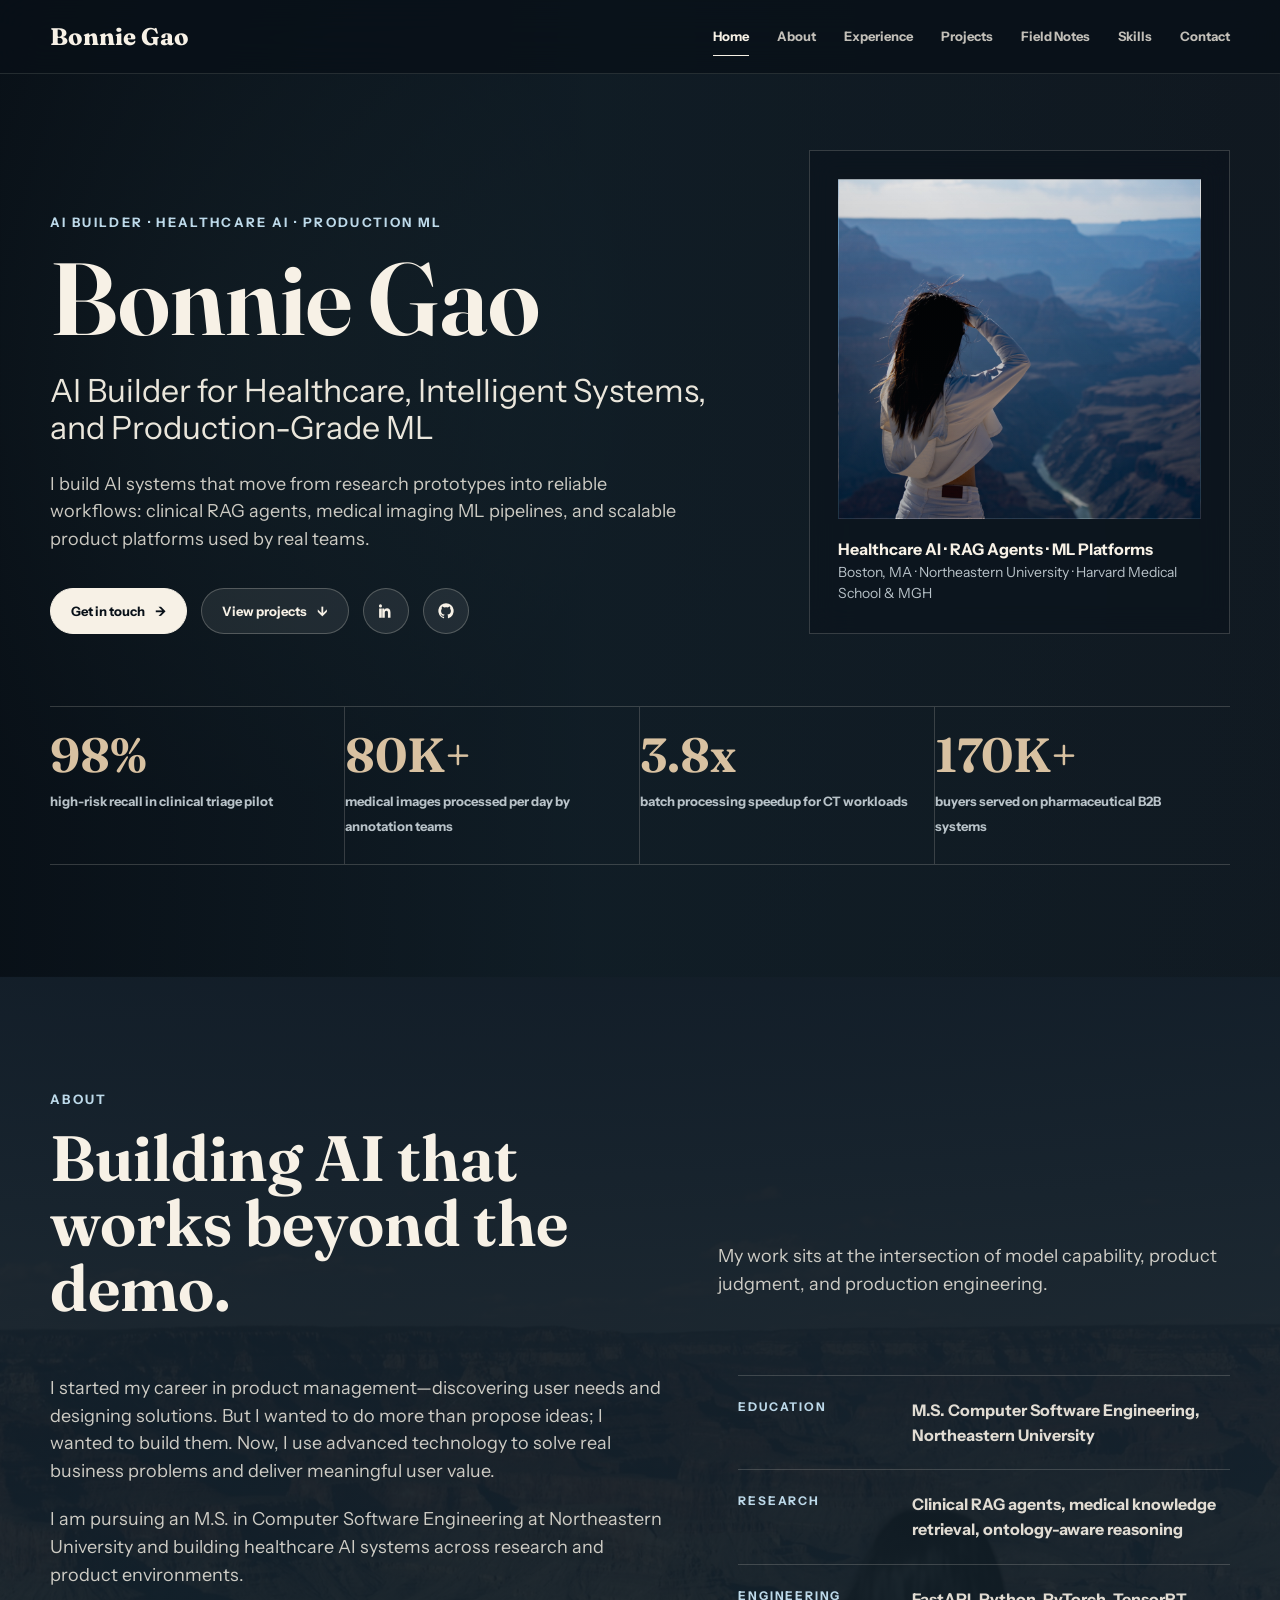
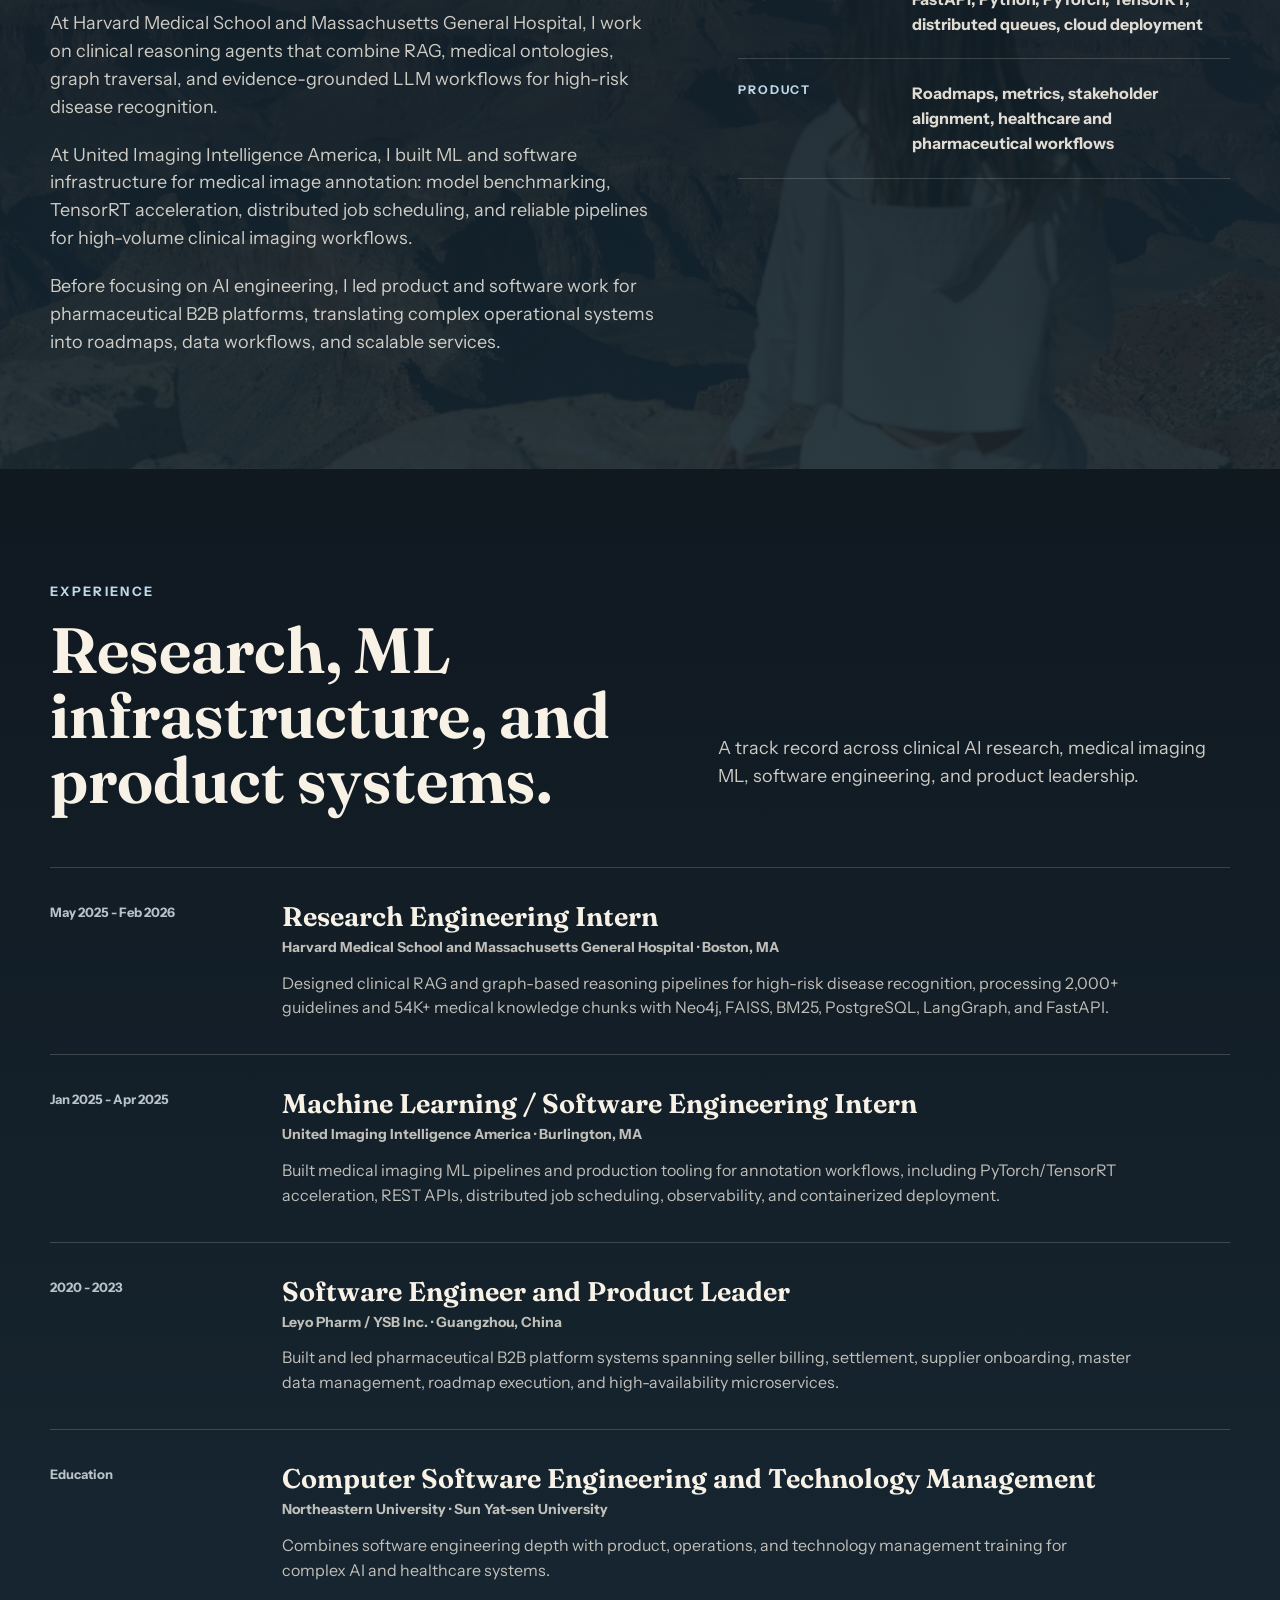
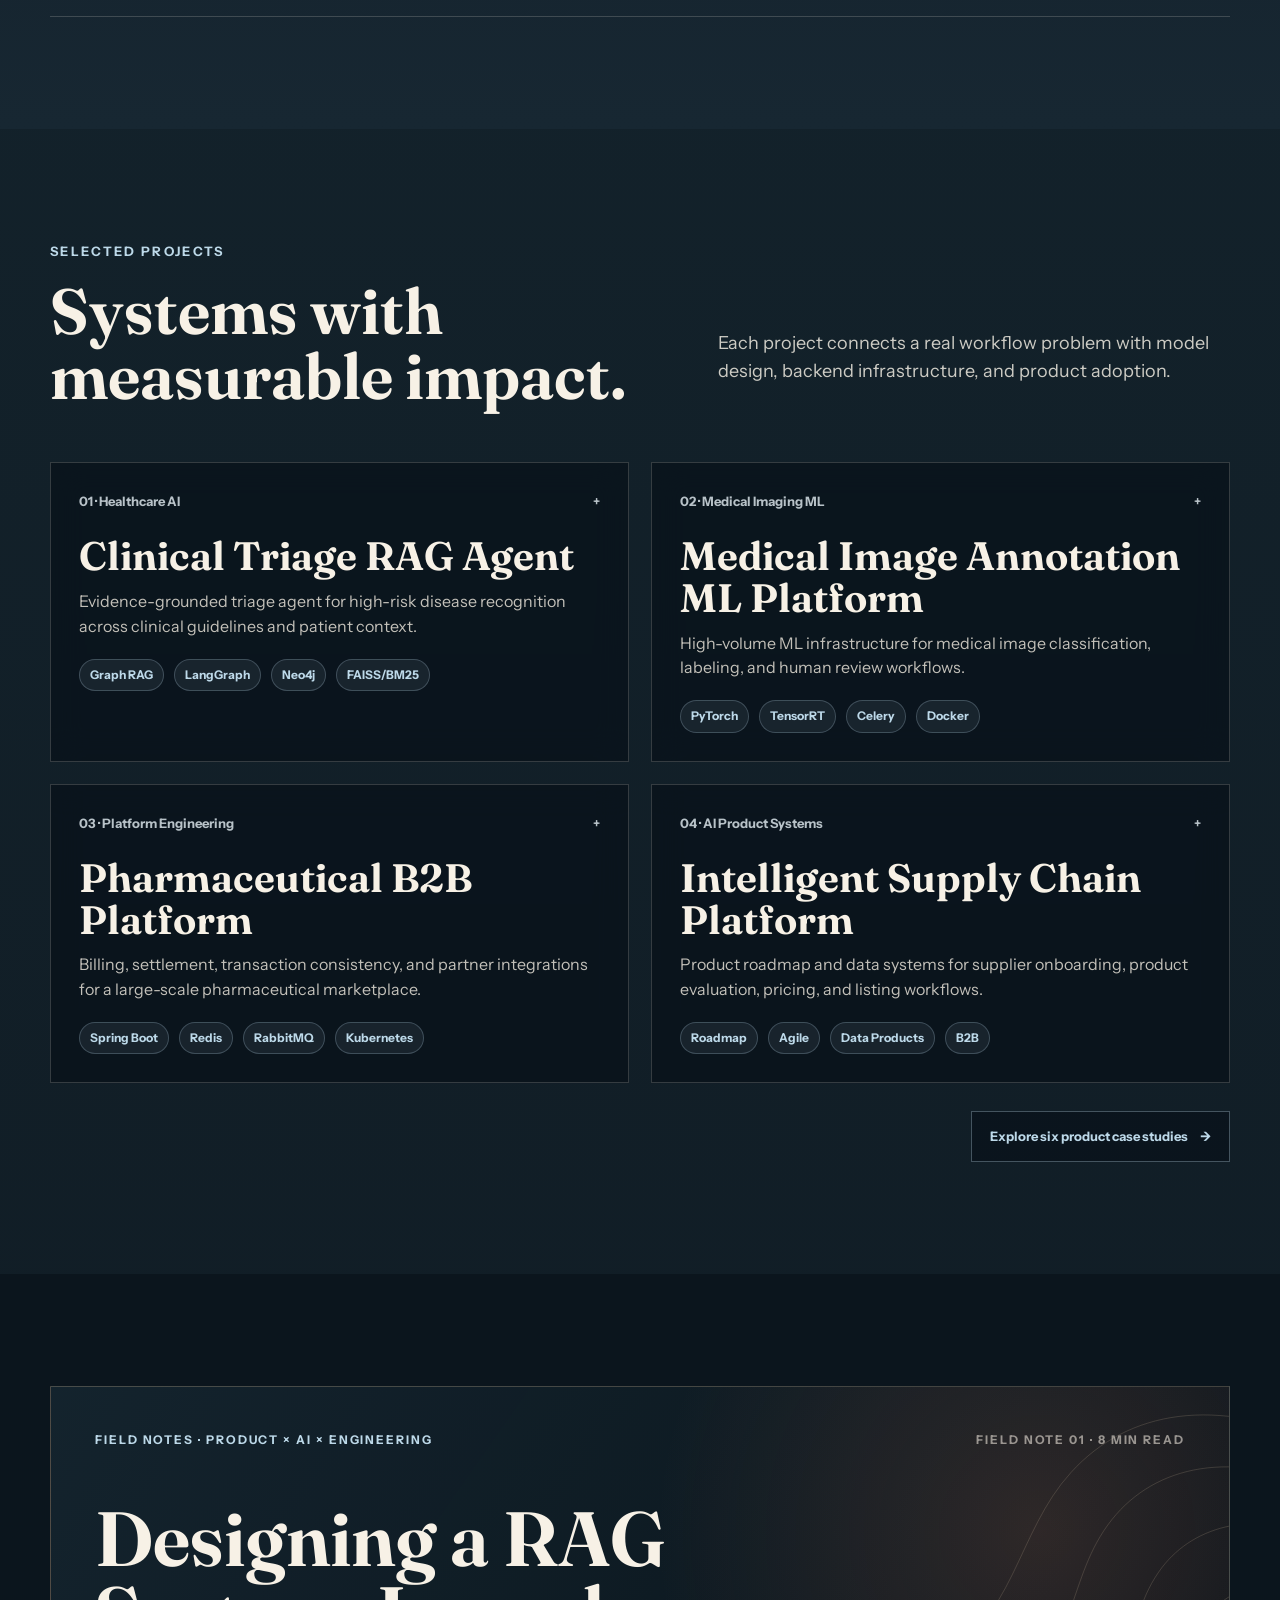
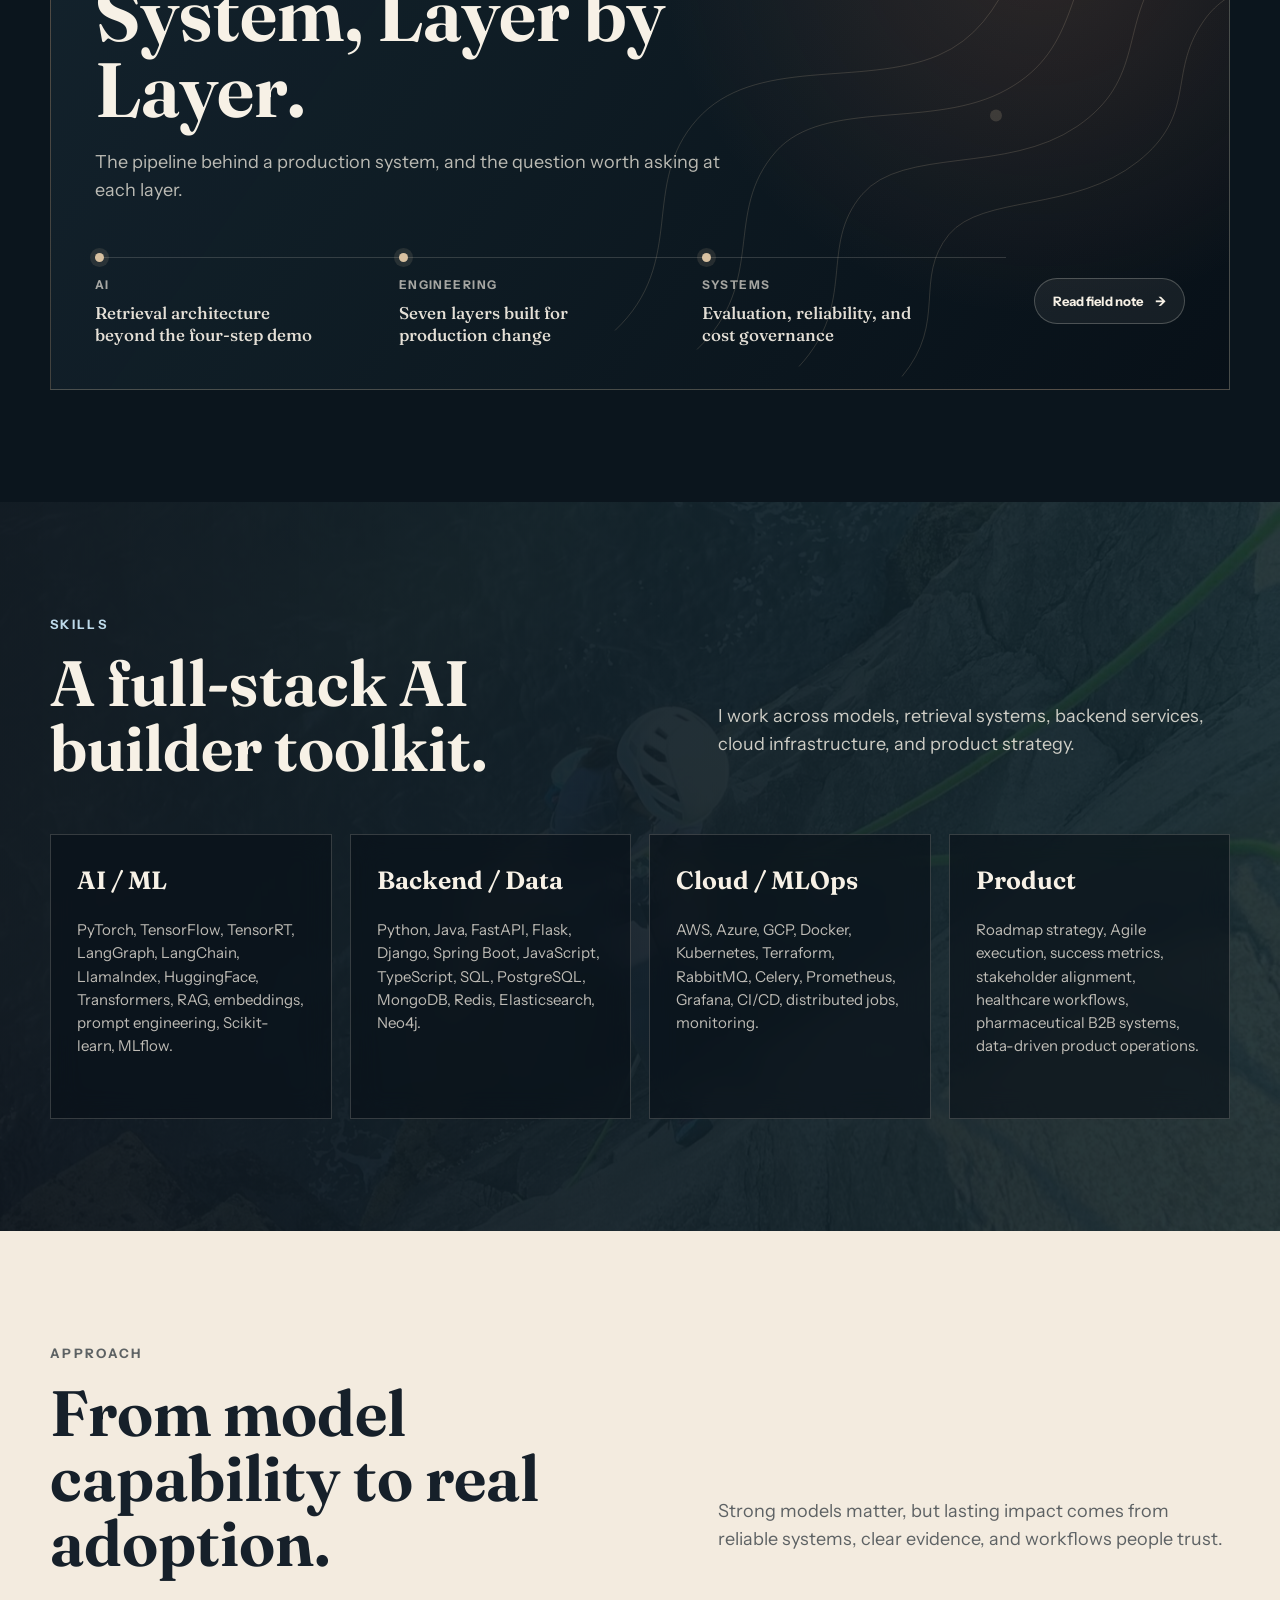
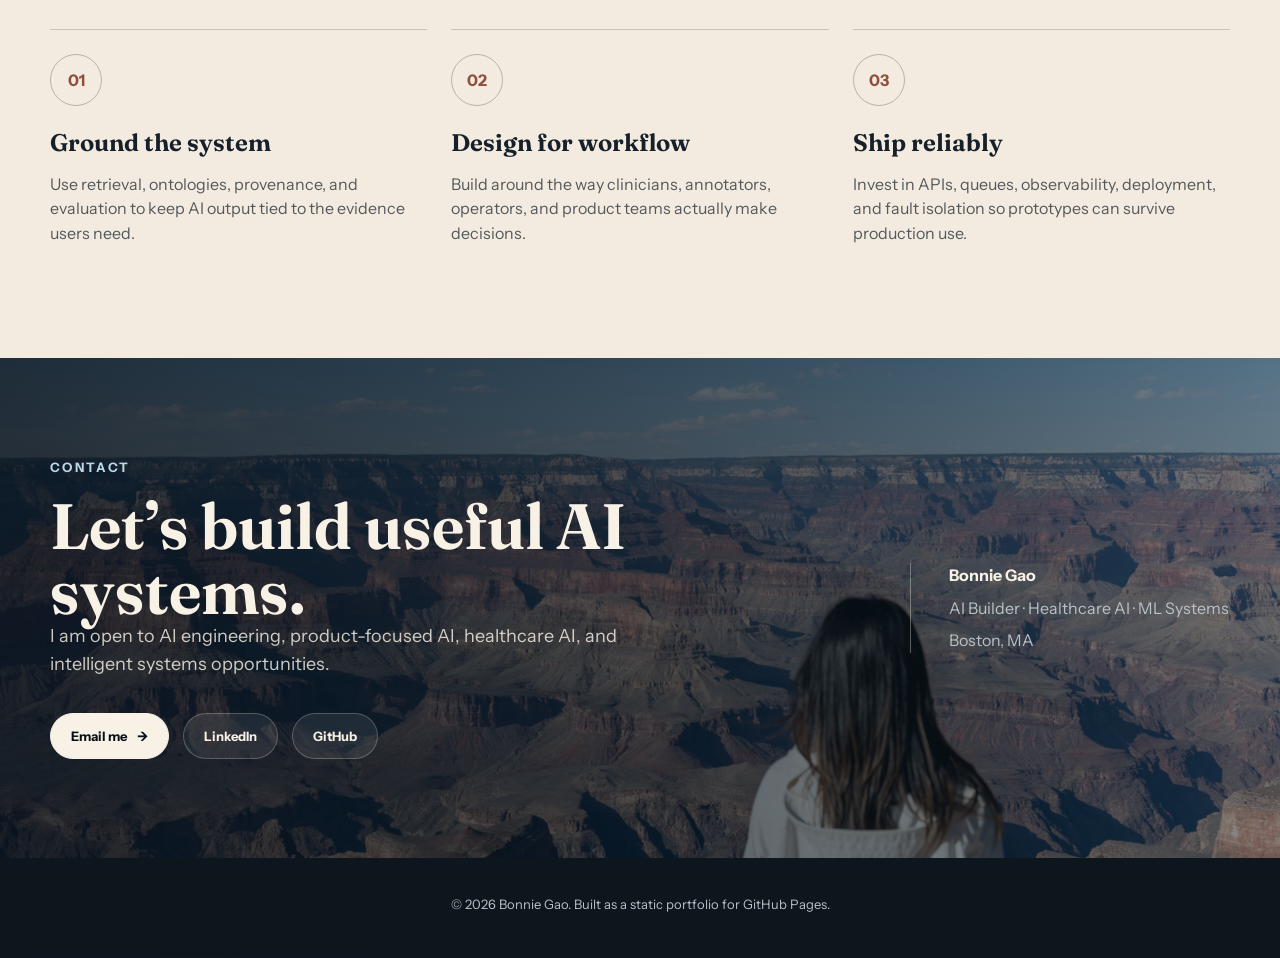
==== commit c2d32837: "Add product management case studies" ====
--- a/index.html
+++ b/index.html
@@ -590,6 +590,31 @@
       gap: 10px;
     }
 
+    .project-archive {
+      display: flex;
+      justify-content: flex-end;
+      margin-top: 28px;
+    }
+
+    .project-archive a {
+      display: inline-flex;
+      align-items: center;
+      gap: 12px;
+      padding: 14px 18px;
+      border: 1px solid rgba(189, 217, 233, 0.32);
+      background: rgba(8, 16, 24, 0.62);
+      color: var(--blue);
+      font-size: 13px;
+      font-weight: 800;
+      transition: background 180ms ease, border-color 180ms ease, transform 180ms ease;
+    }
+
+    .project-archive a:hover {
+      background: rgba(125, 181, 177, 0.16);
+      border-color: var(--water);
+      transform: translateX(3px);
+    }
+
     .skills {
       background:
         linear-gradient(90deg, rgba(16, 24, 32, 0.96), rgba(18, 38, 45, 0.9)),
@@ -1262,6 +1287,9 @@
             </div>
           </details>
         </div>
+        <div class="project-archive">
+          <a href="projects/index.html">Explore six product case studies <span aria-hidden="true">→</span></a>
+        </div>
       </div>
     </section>
 
@@ -1292,7 +1320,7 @@
               <div class="notes-topic">Engineering<span>Seven layers built for production change</span></div>
               <div class="notes-topic">Systems<span>Evaluation, reliability, and cost governance</span></div>
             </div>
-            <a class="notes-link" href="rag-system-layer-by-layer.html" aria-label="Read Designing a RAG System, Layer by Layer">Read field note <span aria-hidden="true">→</span></a>
+            <a class="notes-link" href="field-notes/rag-system-layer-by-layer.html" aria-label="Read Designing a RAG System, Layer by Layer">Read field note <span aria-hidden="true">→</span></a>
           </div>
         </article>
       </div>
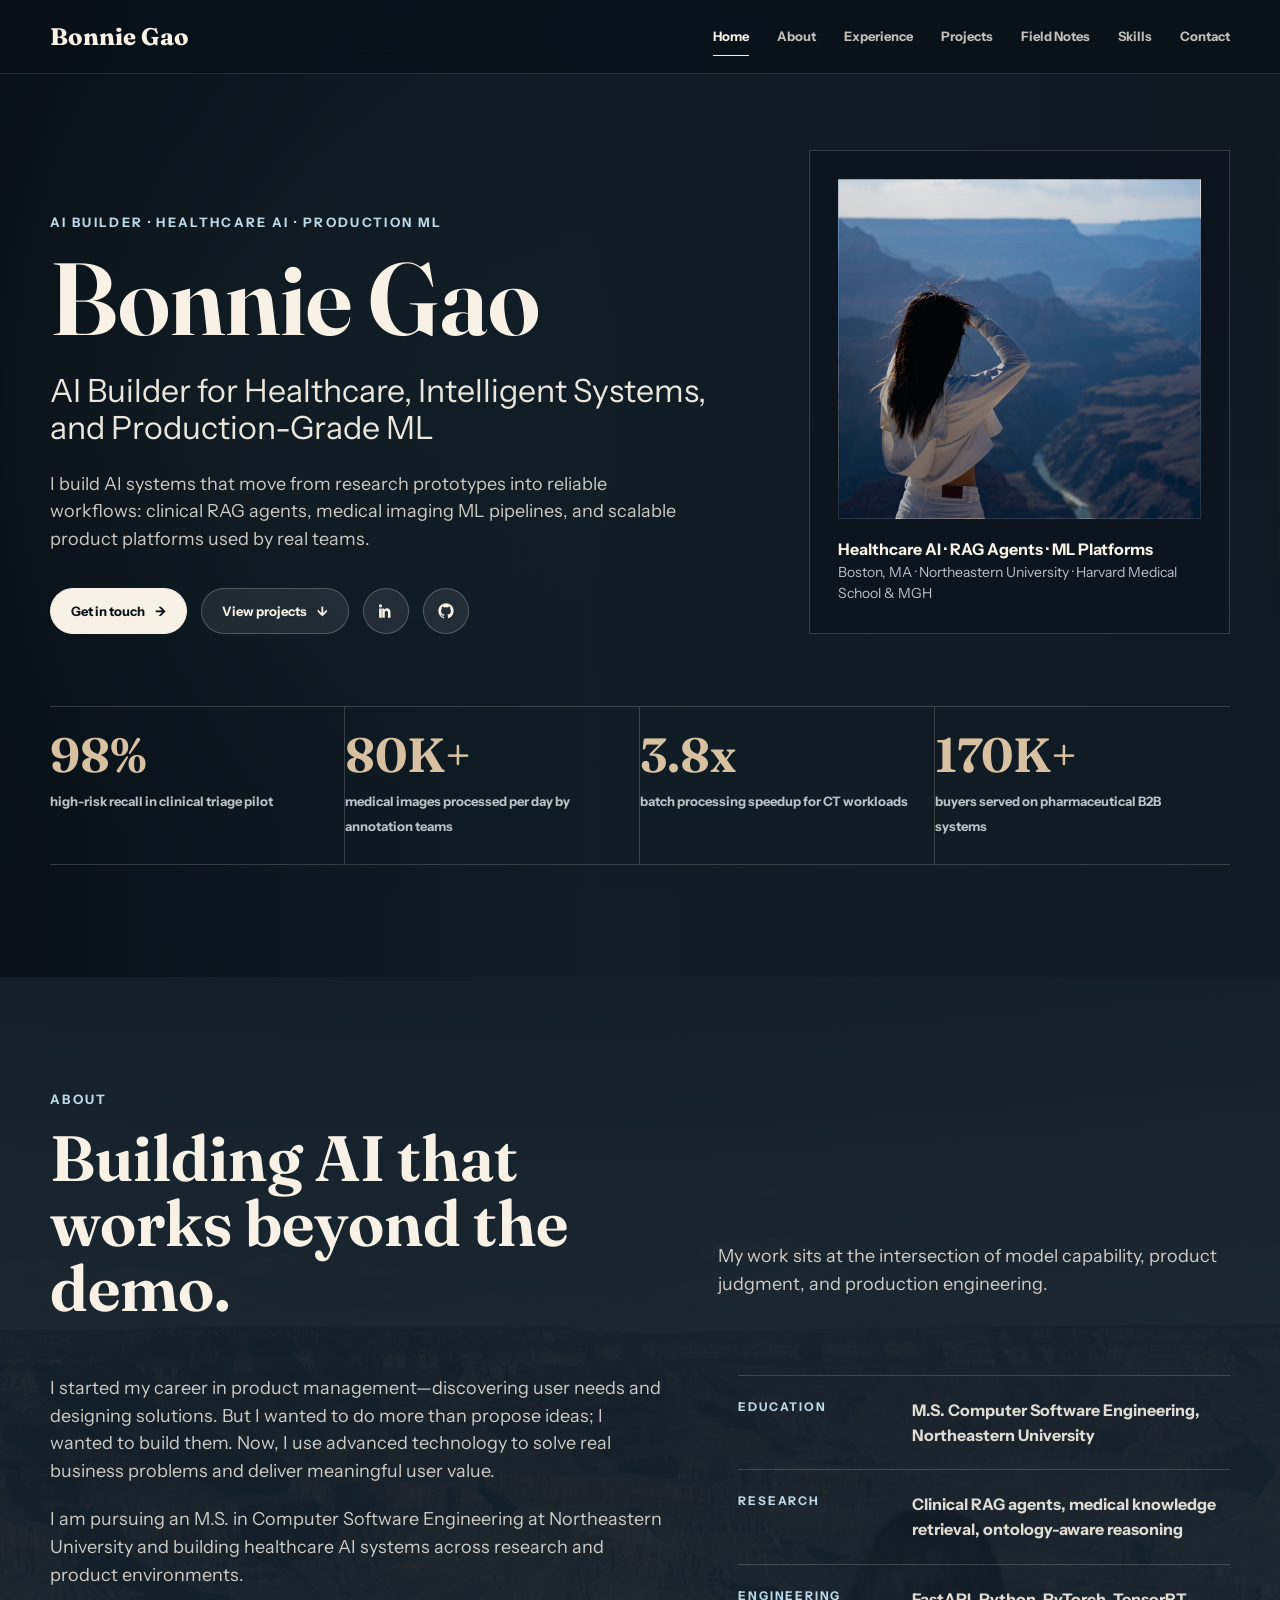
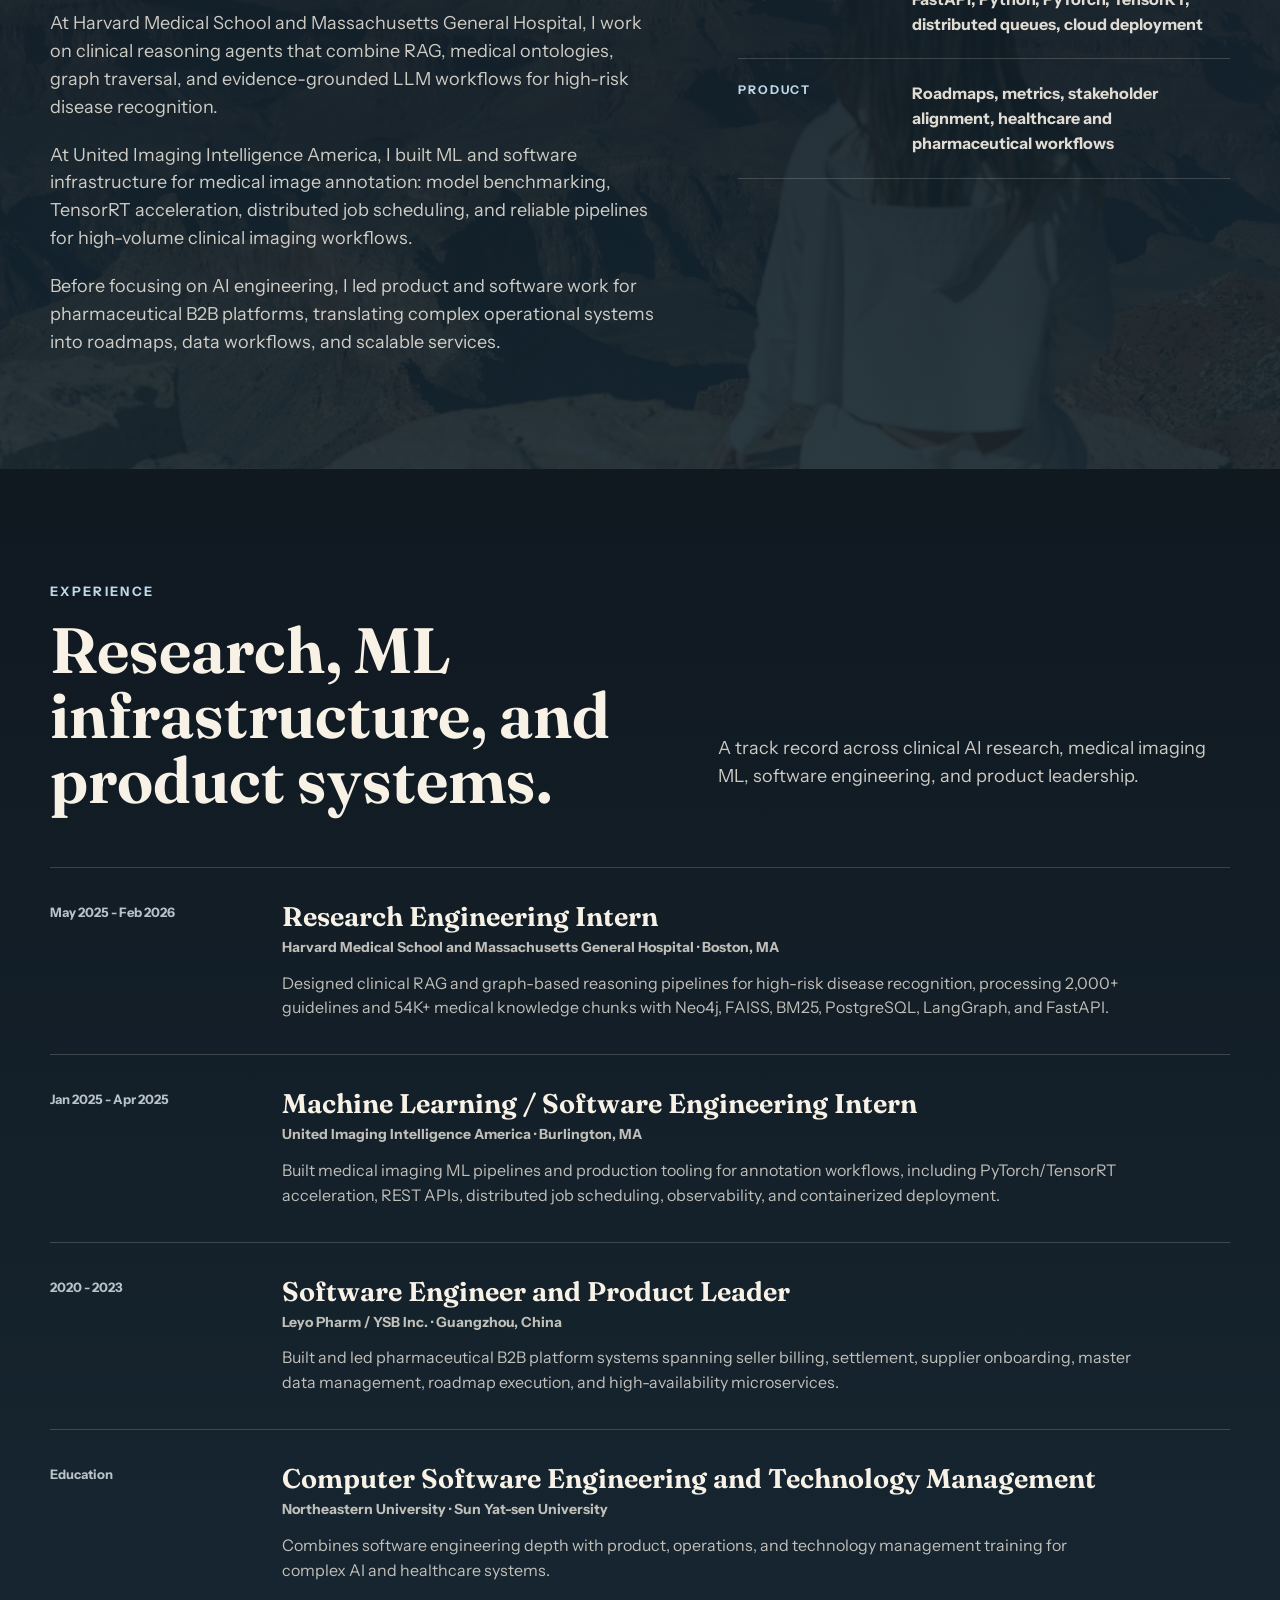
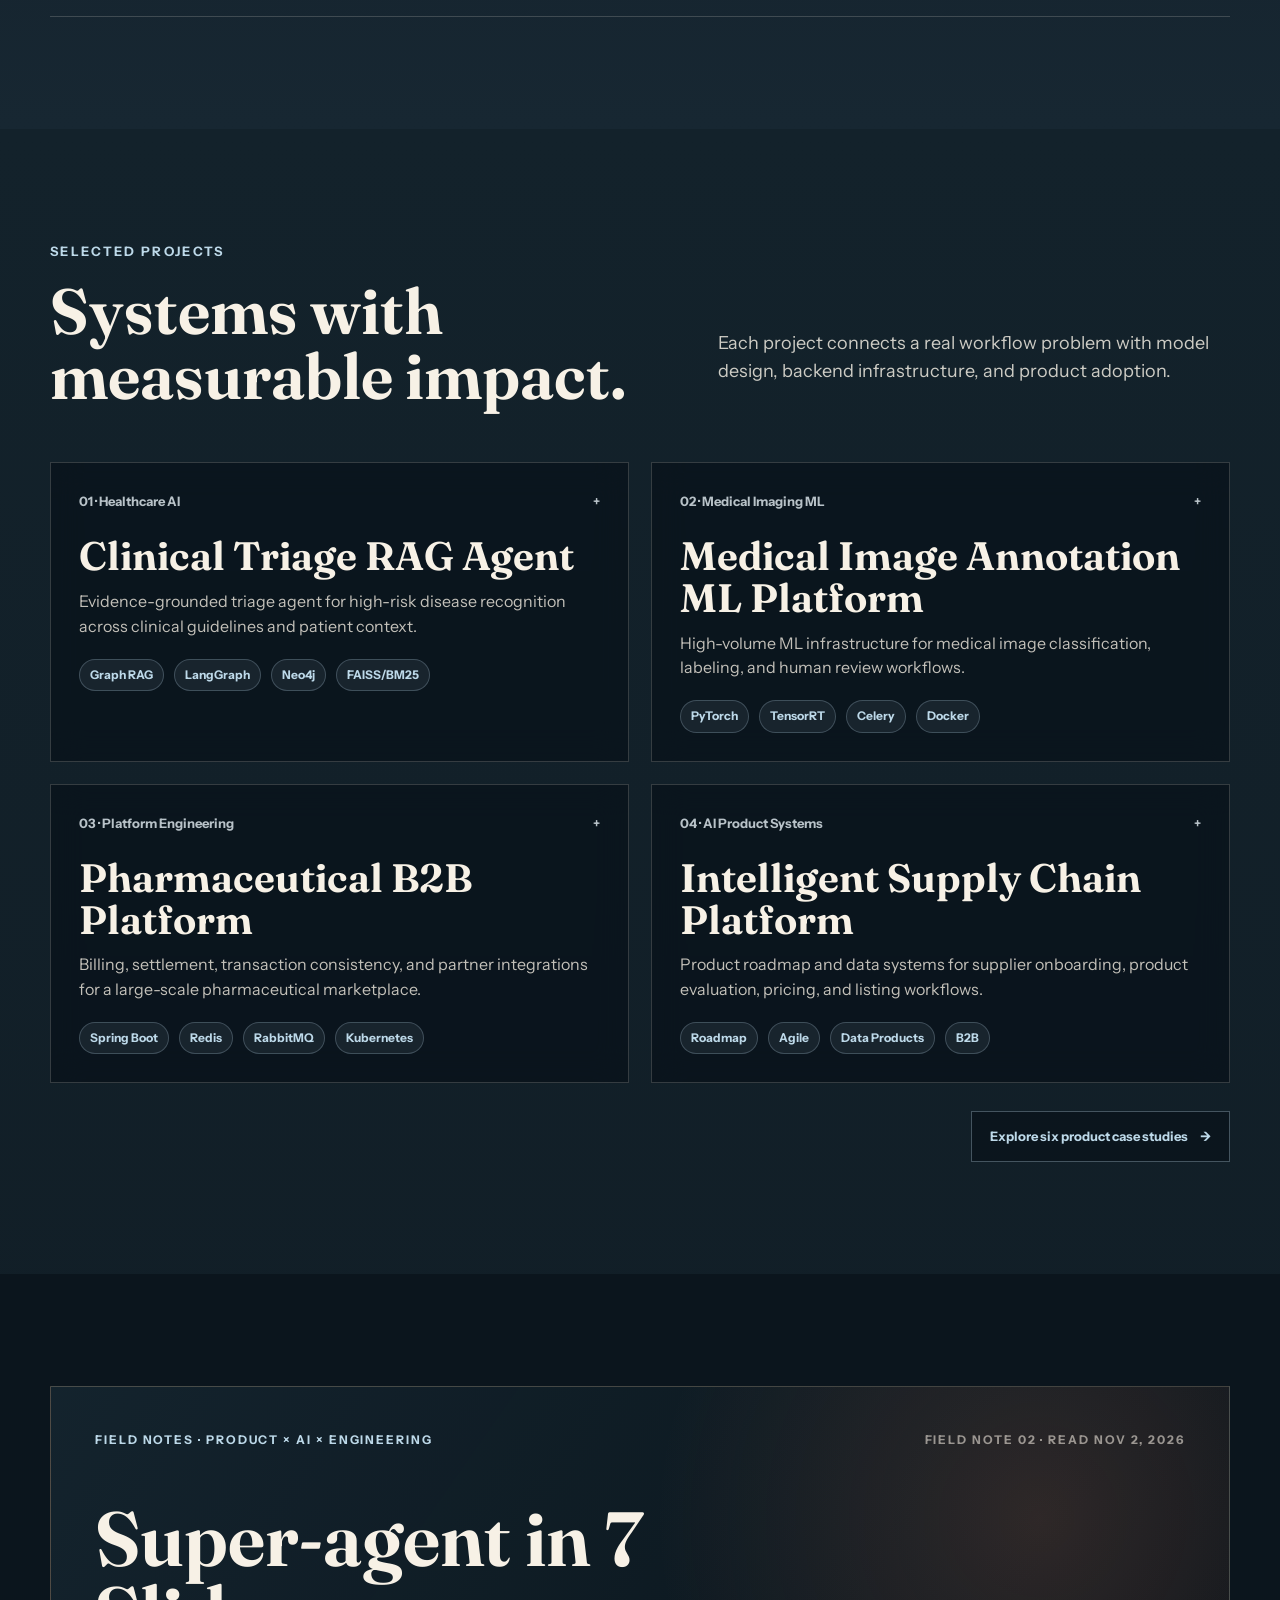
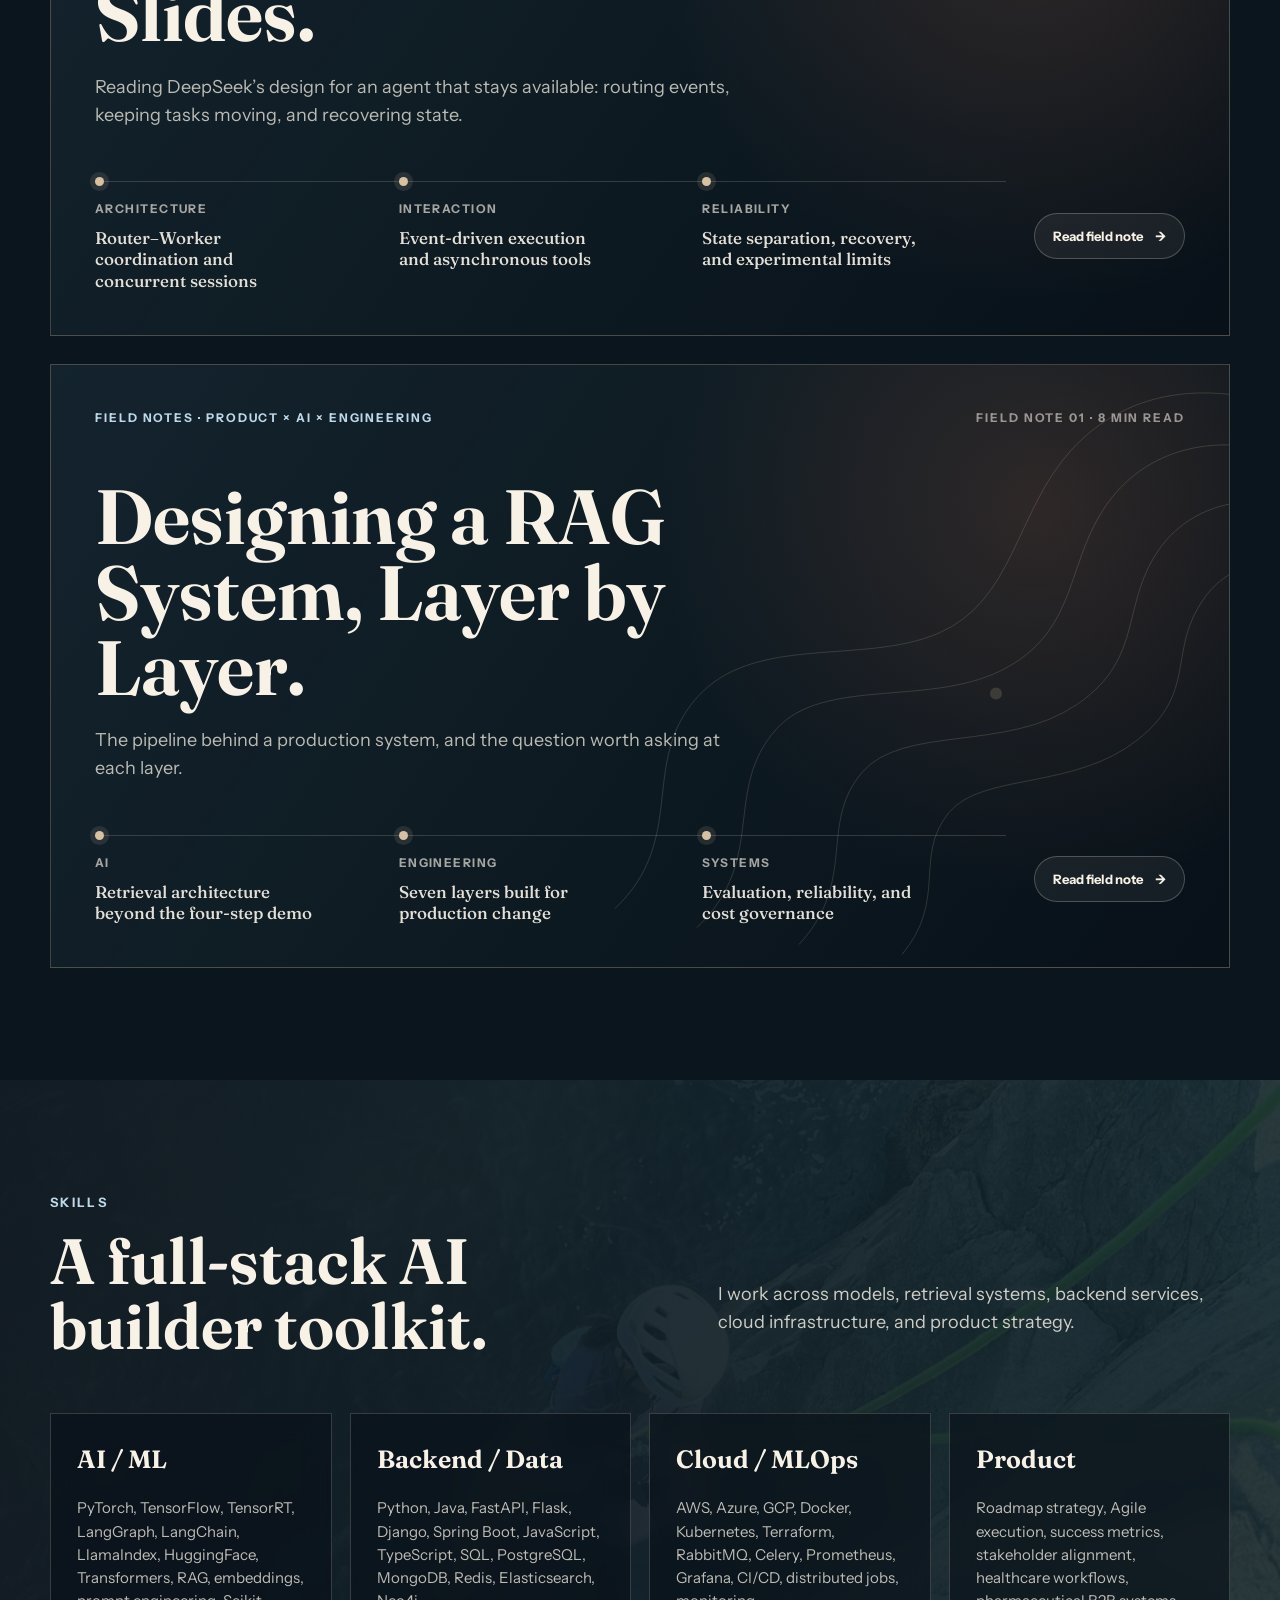
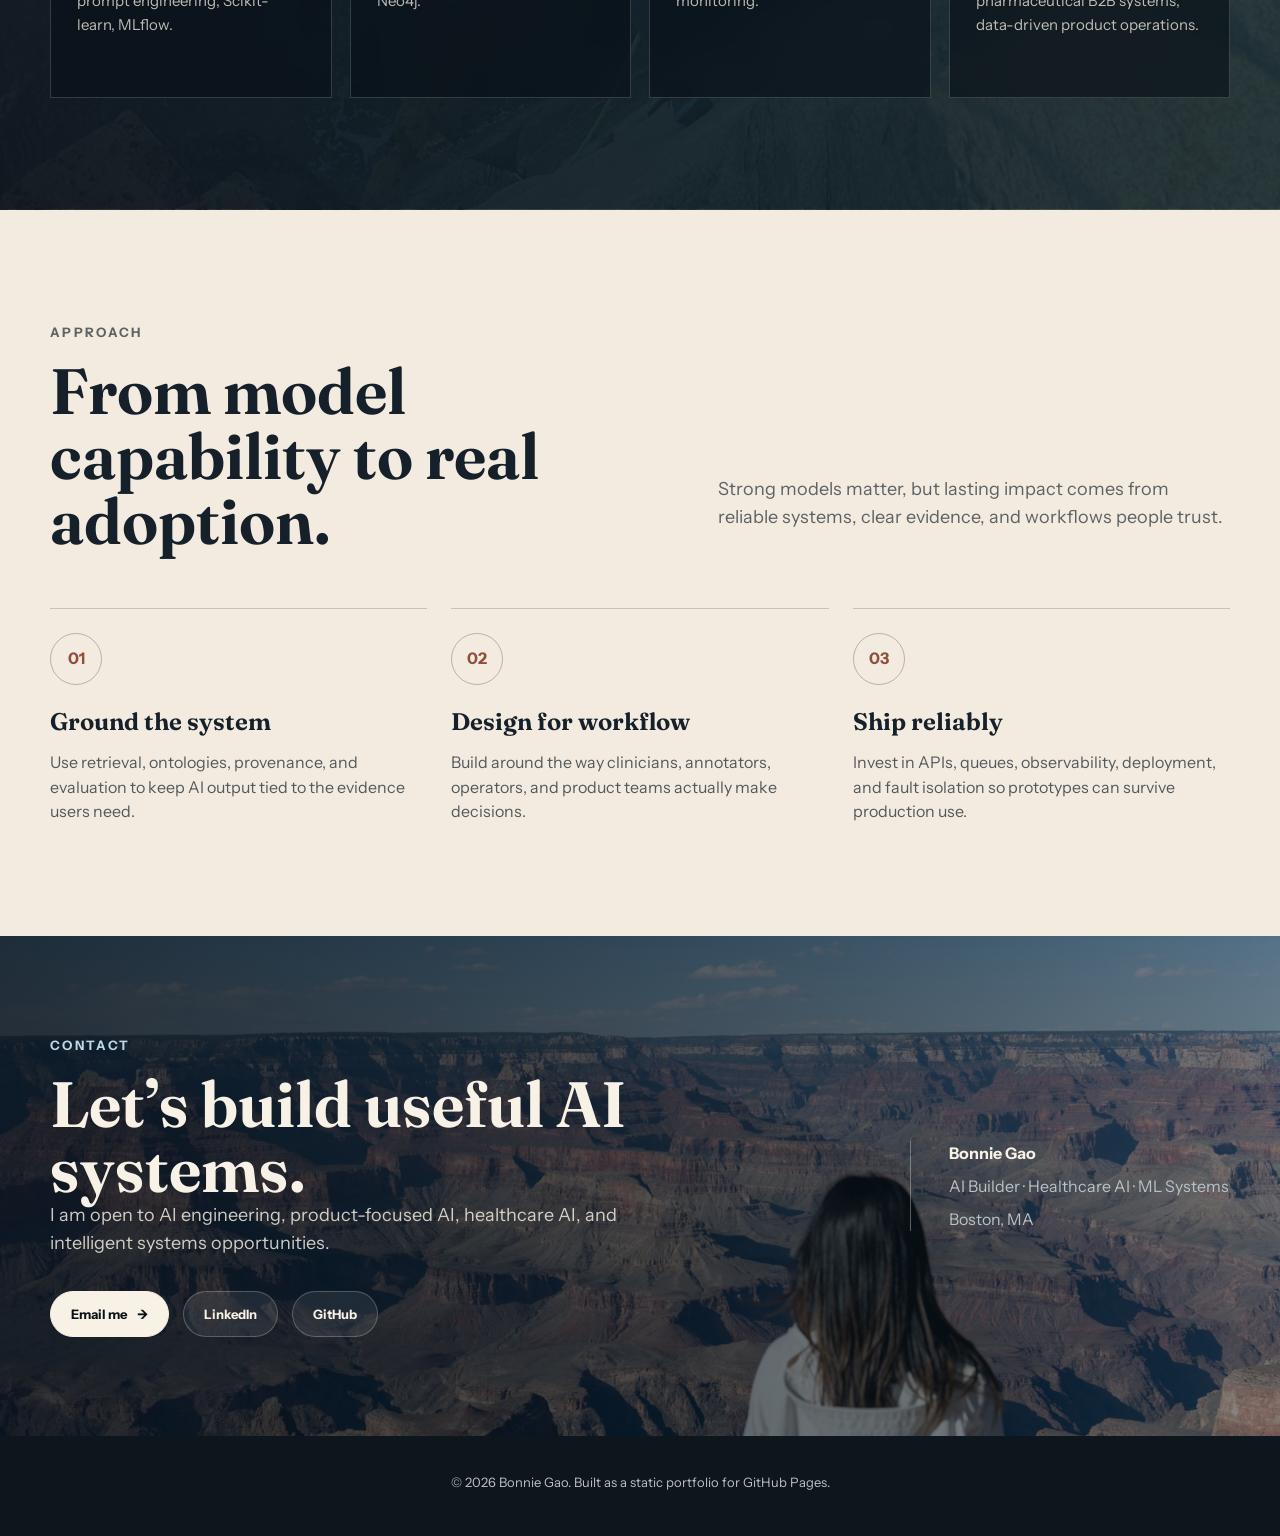
==== commit beff4023: "Add DeepSeek Super-agent field note with English slides" ====
--- a/index.html
+++ b/index.html
@@ -666,6 +666,10 @@
       gap: 52px;
     }
 
+    .notes-banner + .notes-banner {
+      margin-top: 28px;
+    }
+
     .notes-contours {
       position: absolute;
       z-index: -1;
@@ -1296,6 +1300,24 @@
     <section class="section field-notes" id="field-notes" aria-labelledby="field-notes-title">
       <div class="container">
         <article class="notes-banner">
+          <div class="notes-topline">
+            <div class="notes-label">Field Notes · Product × AI × Engineering</div>
+            <div class="notes-status">Field Note 02 · Read Nov 2, 2026</div>
+          </div>
+          <div class="notes-copy">
+            <h2 class="notes-title" id="field-notes-title">Super-agent in 7 Slides.</h2>
+            <p class="notes-intro">Reading DeepSeek’s design for an agent that stays available: routing events, keeping tasks moving, and recovering state.</p>
+          </div>
+          <div class="notes-footer">
+            <div class="notes-route" aria-label="Super-agent themes">
+              <div class="notes-topic">Architecture<span>Router–Worker coordination and concurrent sessions</span></div>
+              <div class="notes-topic">Interaction<span>Event-driven execution and asynchronous tools</span></div>
+              <div class="notes-topic">Reliability<span>State separation, recovery, and experimental limits</span></div>
+            </div>
+            <a class="notes-link" href="field-notes/deepseek-superagent.html" aria-label="Read Super-agent in 7 Slides">Read field note <span aria-hidden="true">→</span></a>
+          </div>
+        </article>
+        <article class="notes-banner">
           <svg class="notes-contours" viewBox="0 0 720 620" fill="none" aria-hidden="true">
             <path d="M750 64C650 20 561 31 503 95c-55 60-57 151-133 183-76 32-184 0-241 64-58 65-9 142-82 211" stroke="currentColor"/>
             <path d="M756 112c-91-40-168-25-212 30-47 59-31 129-105 170-73 41-183 8-231 62-54 61-8 130-79 198" stroke="currentColor"/>
@@ -1310,7 +1332,7 @@
           </div>
 
           <div class="notes-copy">
-            <h2 class="notes-title" id="field-notes-title">Designing a RAG System, Layer by Layer.</h2>
+            <h2 class="notes-title" id="rag-field-note-title">Designing a RAG System, Layer by Layer.</h2>
             <p class="notes-intro">The pipeline behind a production system, and the question worth asking at each layer.</p>
           </div>
 
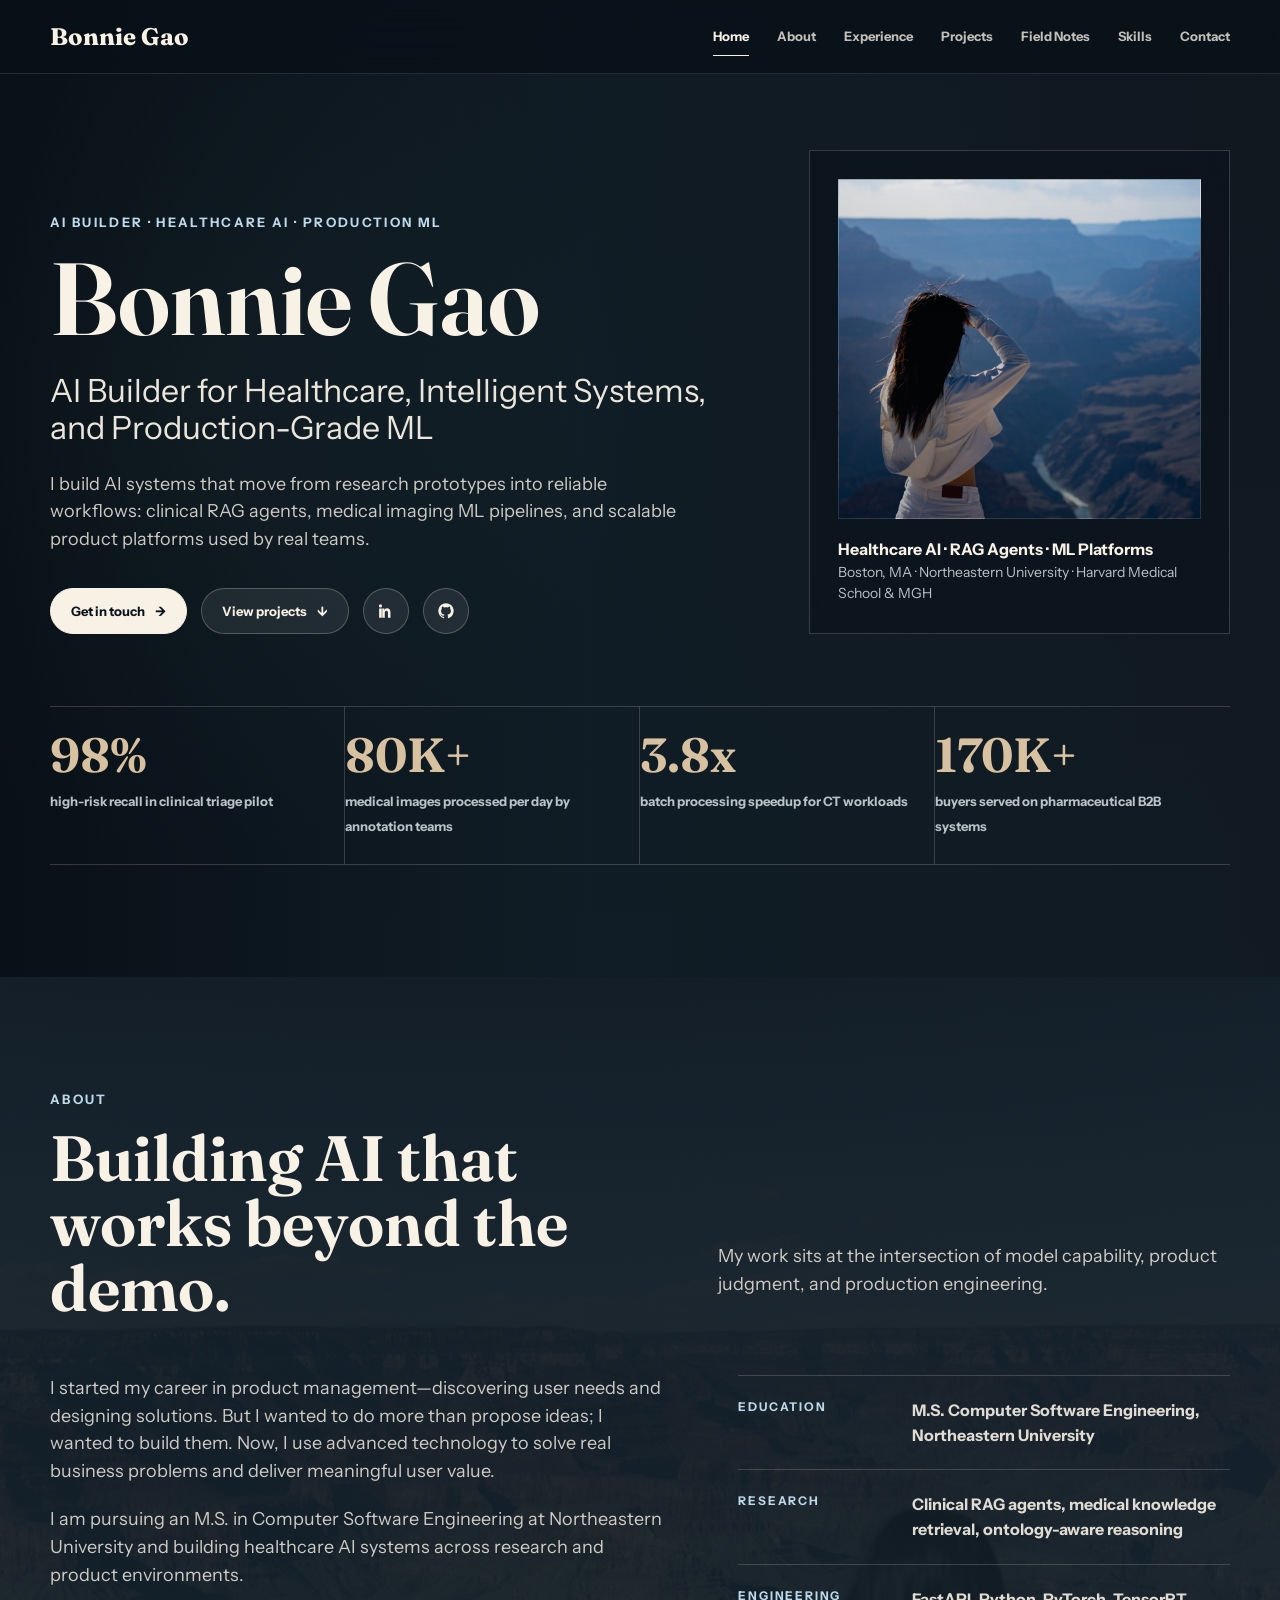
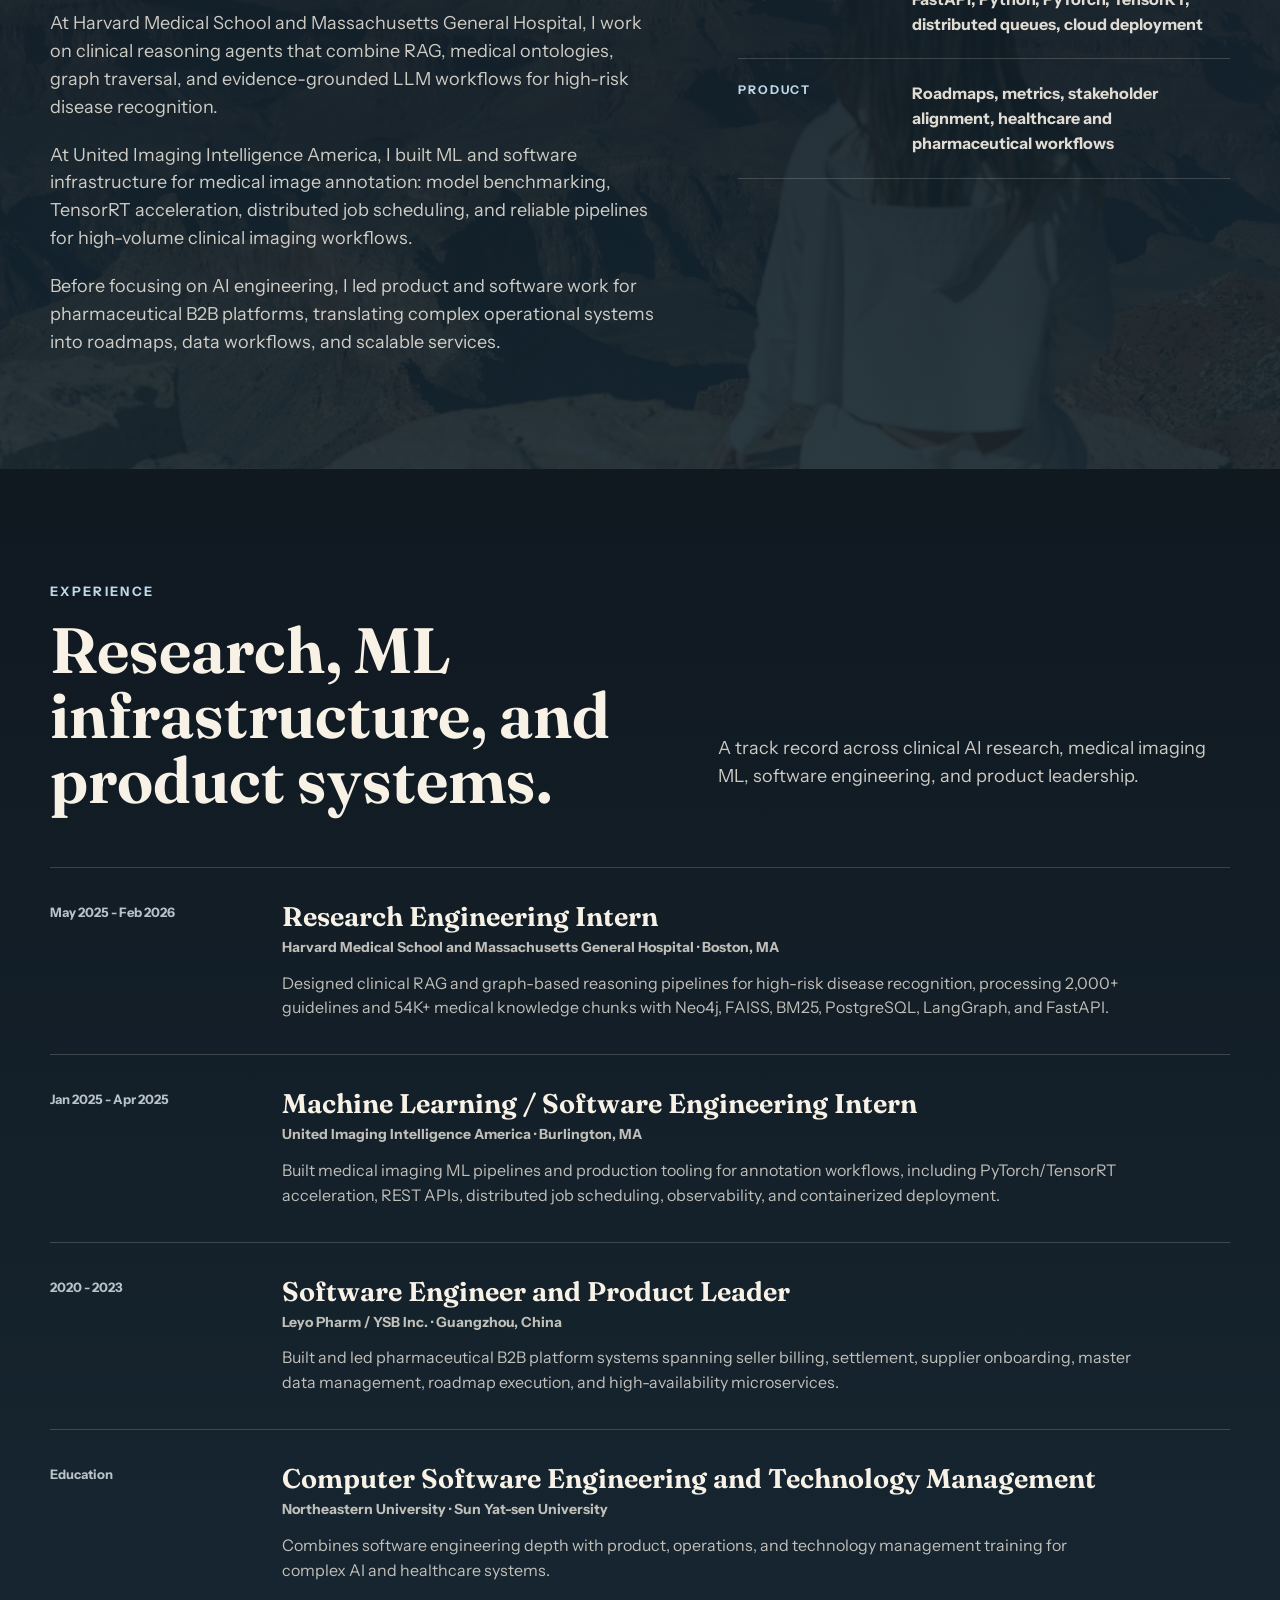
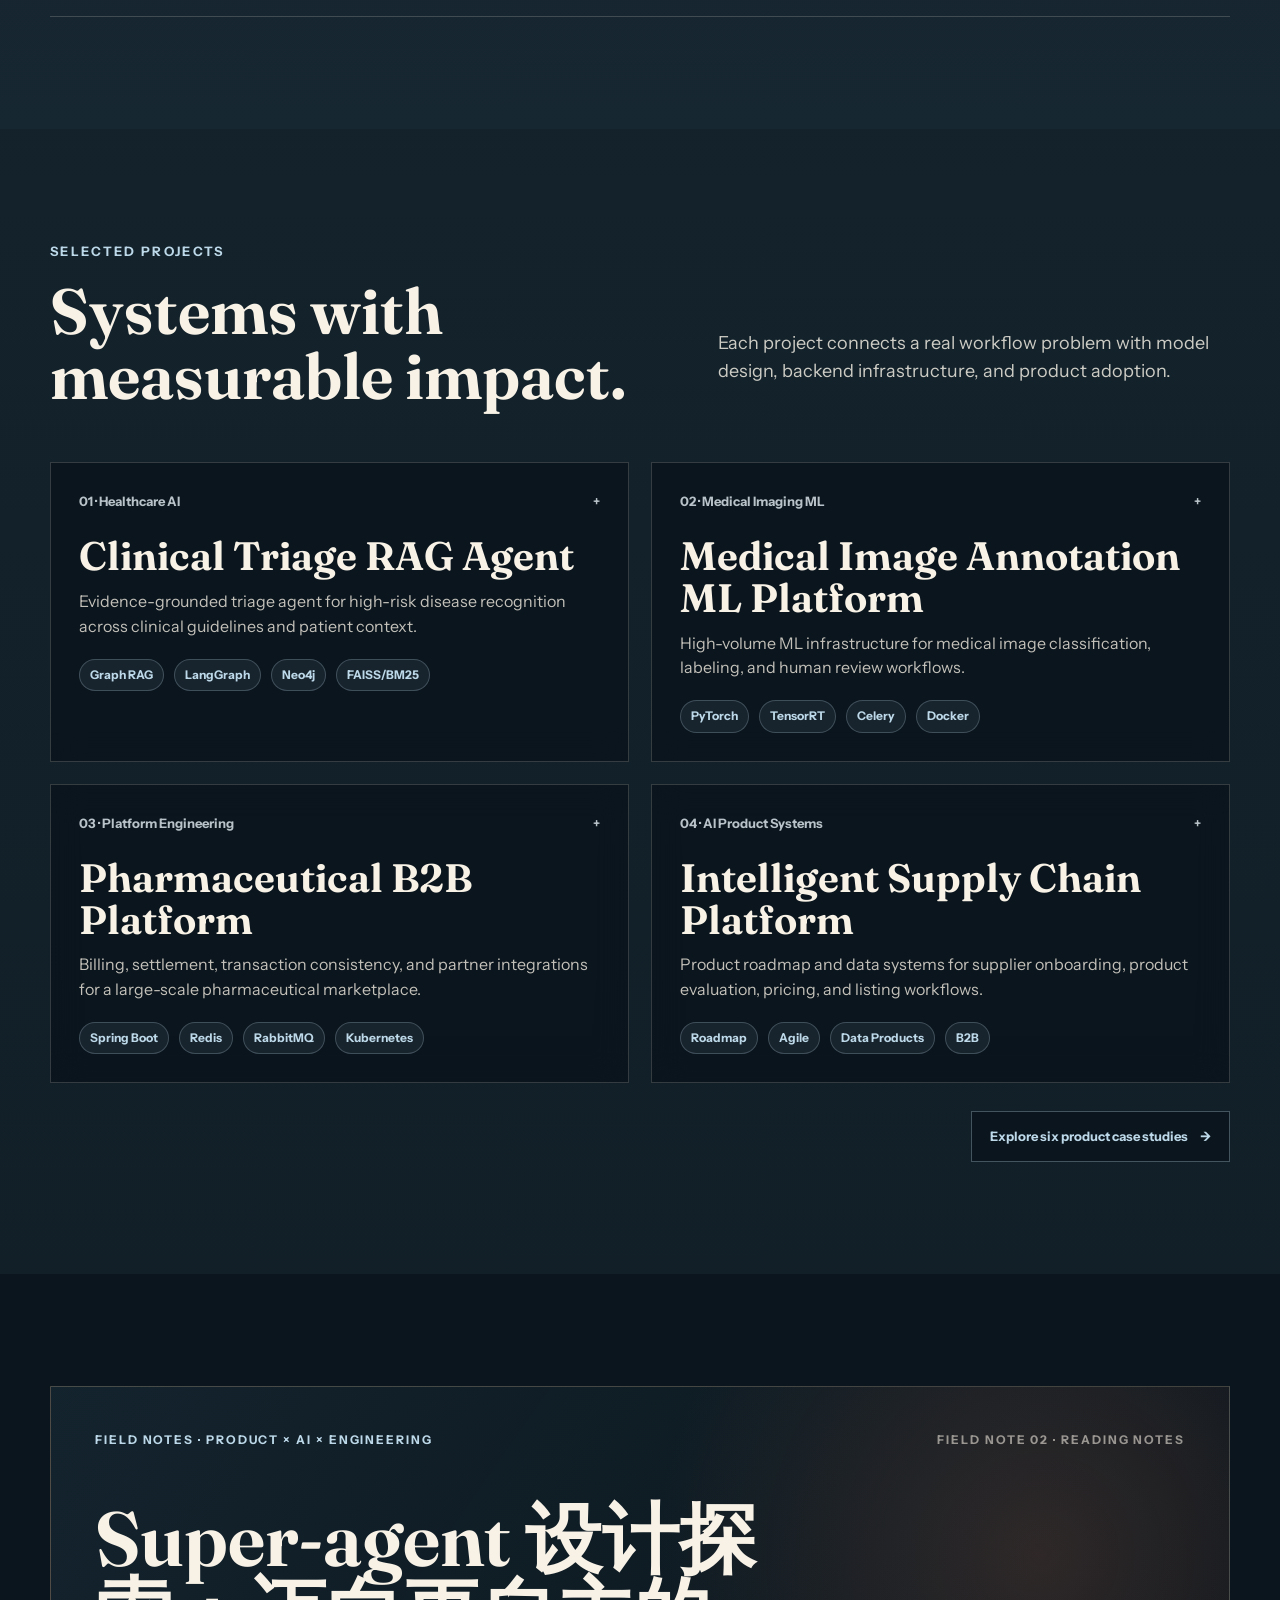
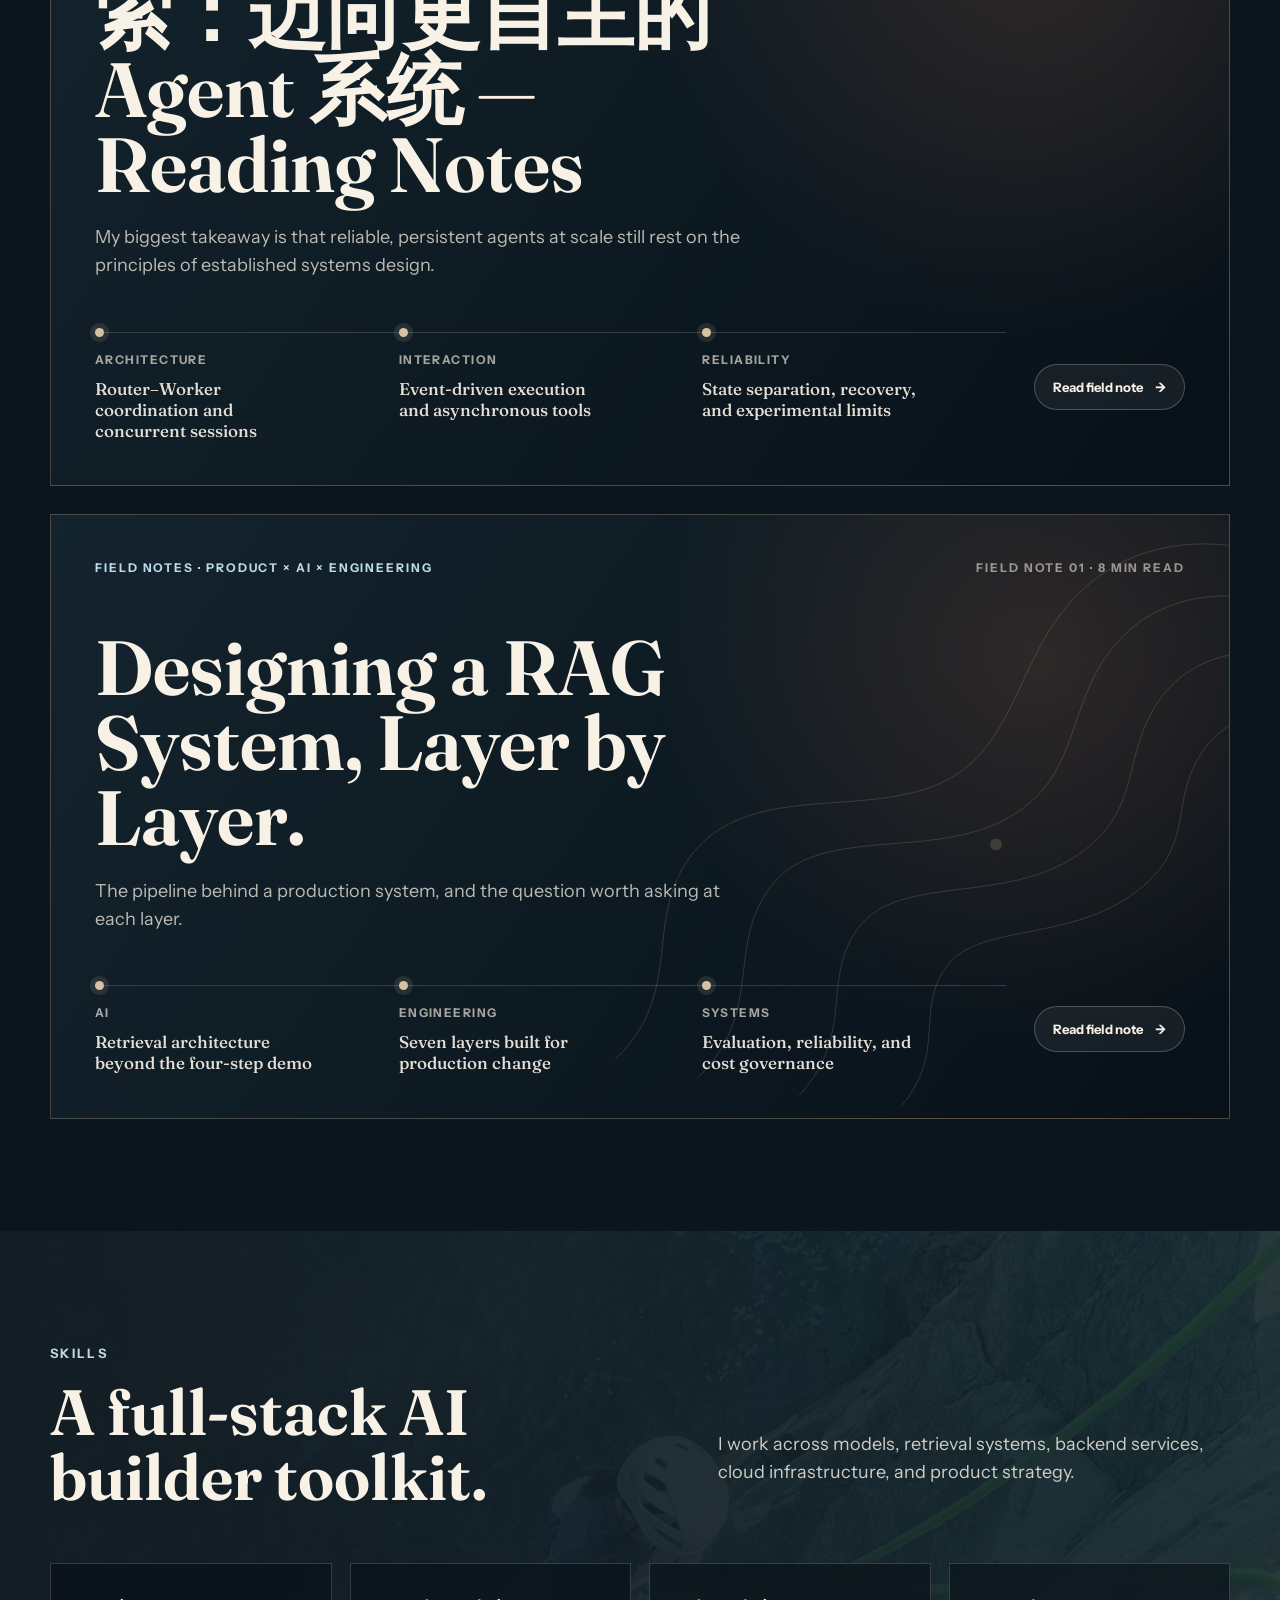
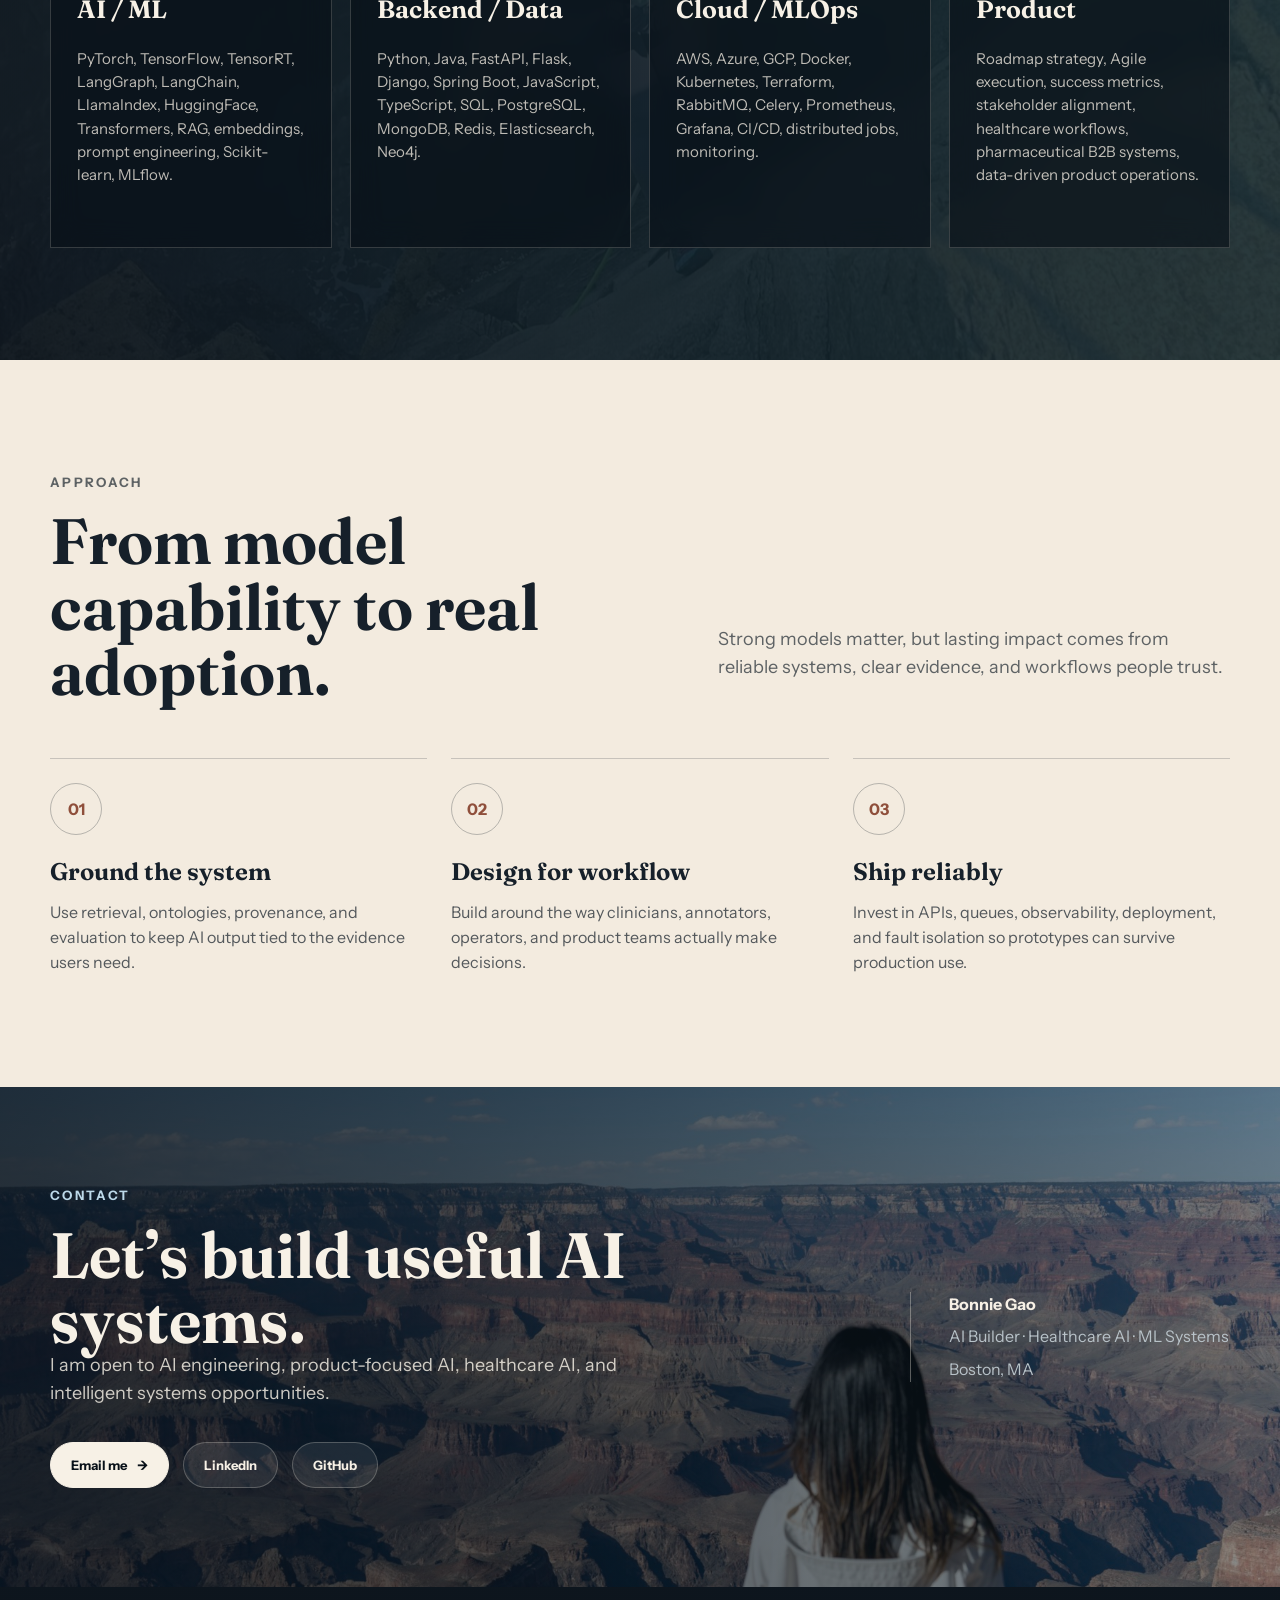
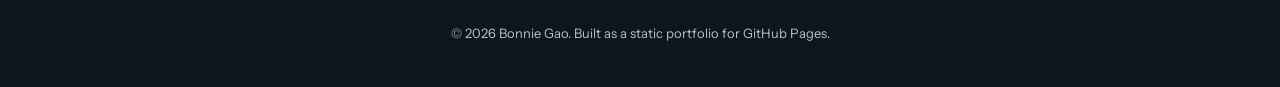
==== commit cc355156: "Revise Super-agent reading notes and date-free slides" ====
--- a/index.html
+++ b/index.html
@@ -1302,11 +1302,11 @@
         <article class="notes-banner">
           <div class="notes-topline">
             <div class="notes-label">Field Notes · Product × AI × Engineering</div>
-            <div class="notes-status">Field Note 02 · Read Nov 2, 2026</div>
+            <div class="notes-status">Field Note 02 · Reading Notes</div>
           </div>
           <div class="notes-copy">
-            <h2 class="notes-title" id="field-notes-title">Super-agent in 7 Slides.</h2>
-            <p class="notes-intro">Reading DeepSeek’s design for an agent that stays available: routing events, keeping tasks moving, and recovering state.</p>
+            <h2 class="notes-title" id="field-notes-title">Super-agent 设计探索：迈向更自主的 Agent 系统 — Reading Notes</h2>
+            <p class="notes-intro">My biggest takeaway is that reliable, persistent agents at scale still rest on the principles of established systems design.</p>
           </div>
           <div class="notes-footer">
             <div class="notes-route" aria-label="Super-agent themes">
@@ -1314,7 +1314,7 @@
               <div class="notes-topic">Interaction<span>Event-driven execution and asynchronous tools</span></div>
               <div class="notes-topic">Reliability<span>State separation, recovery, and experimental limits</span></div>
             </div>
-            <a class="notes-link" href="field-notes/deepseek-superagent.html" aria-label="Read Super-agent in 7 Slides">Read field note <span aria-hidden="true">→</span></a>
+            <a class="notes-link" href="field-notes/deepseek-superagent.html" aria-label="Super-agent 设计探索：迈向更自主的 Agent 系统 — Reading Notes">Read field note <span aria-hidden="true">→</span></a>
           </div>
         </article>
         <article class="notes-banner">
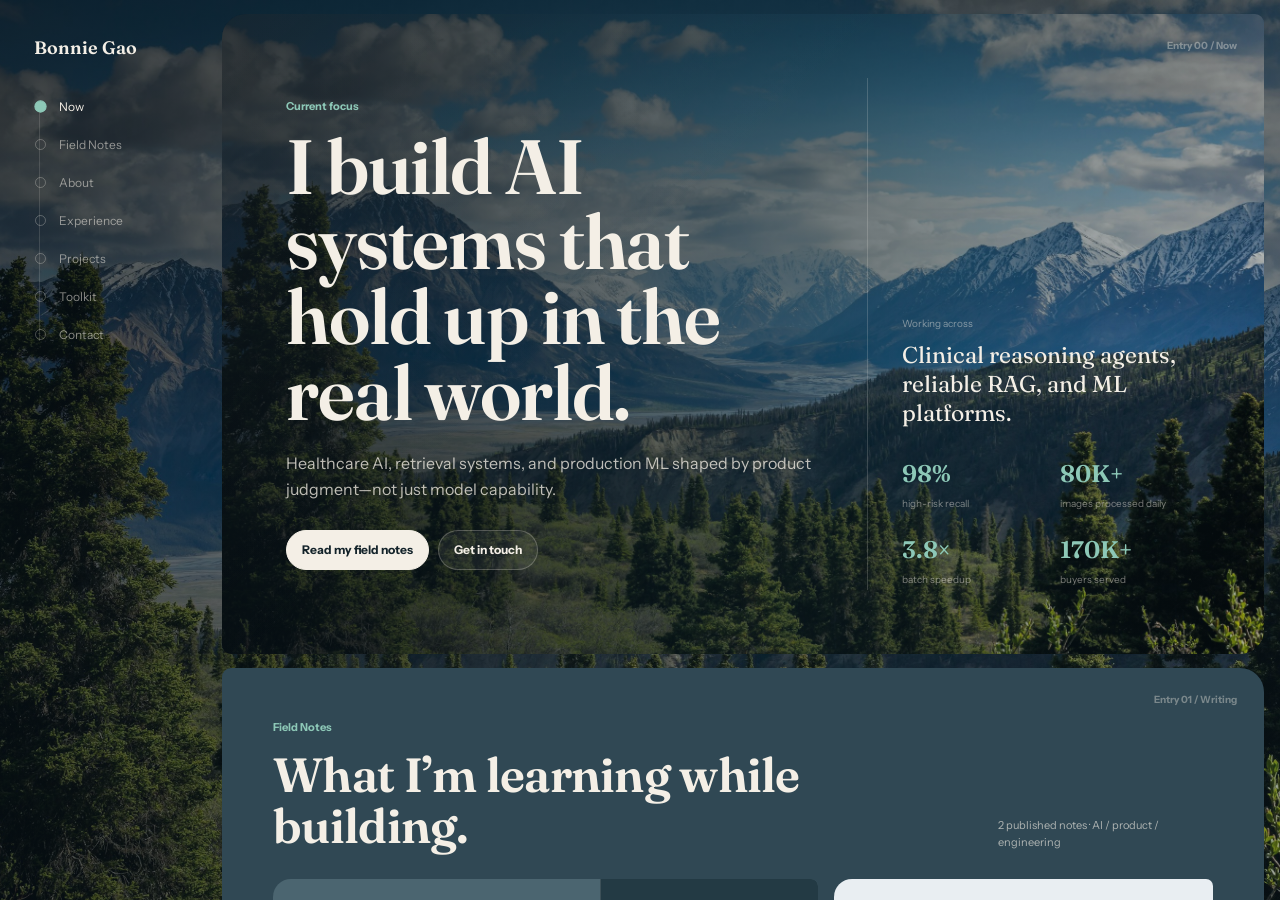
==== commit 3d3b8aef: "Refine portfolio log layout and Field Notes" ====
--- a/index.html
+++ b/index.html
@@ -3,30 +3,38 @@
 <head>
   <meta charset="UTF-8" />
   <meta name="viewport" content="width=device-width, initial-scale=1.0" />
-  <meta name="description" content="Bonnie Gao is an AI Builder focused on healthcare AI, RAG agents, medical imaging ML, and production-grade intelligent systems." />
-  <meta name="theme-color" content="#101a22" />
-  <meta property="og:title" content="Bonnie Gao | AI Builder" />
-  <meta property="og:description" content="Healthcare AI, intelligent systems, and production-grade ML from research to real-world adoption." />
+  <meta name="description" content="Bonnie Gao's field notes and selected work across AI, healthcare, product, and production engineering." />
+  <meta name="theme-color" content="#13232a" />
+  <meta property="og:title" content="Bonnie Gao | Field Notes & Work" />
+  <meta property="og:description" content="Notes and selected work across applied AI, product judgment, and production engineering." />
   <meta property="og:type" content="website" />
-  <meta property="og:image" content="assets/hero-canyon.jpg" />
-  <title>Bonnie Gao | AI Builder</title>
+  <meta property="og:image" content="assets/mountain-river-background.jpg" />
+  <title>Bonnie Gao | Field Notes &amp; Work</title>
+  <script>
+    window.__initialHash = location.hash;
+    if (window.__initialHash) history.replaceState(null, "", location.pathname + location.search);
+  </script>
   <link rel="preconnect" href="https://fonts.googleapis.com">
   <link rel="preconnect" href="https://fonts.gstatic.com" crossorigin>
-  <link href="https://fonts.googleapis.com/css2?family=Fraunces:opsz,wght@9..144,500;9..144,650;9..144,750&family=Instrument+Sans:ital,wght@0,400..800;1,400..800&display=swap" rel="stylesheet">
+  <link href="https://fonts.googleapis.com/css2?family=Fraunces:opsz,wght@9..144,500;9..144,620;9..144,720&family=Instrument+Sans:ital,wght@0,400..800;1,400..800&display=swap" rel="stylesheet">
   <style>
     :root {
-      --bg: #101820;
-      --bg-soft: #15242d;
-      --ink: #f7f1e6;
-      --muted: #b8c2c8;
-      --line: rgba(247, 241, 230, 0.18);
-      --stone: #d8c1a1;
-      --canyon: #b96c4d;
-      --water: #7db5b1;
-      --blue: #bdd9e9;
-      --deep: #081018;
-      --max: 1180px;
-      --nav-height: 74px;
+      --sidebar: #13232a;
+      --sidebar-soft: #1b3037;
+      --canvas: #dfe5e2;
+      --paper: #f8f7f2;
+      --paper-cool: #edf2ef;
+      --ink: #17242a;
+      --muted: #66757a;
+      --line: rgba(23, 36, 42, 0.14);
+      --water: #8dc8b7;
+      --water-dark: #387a6e;
+      --clay: #bd7658;
+      --cream: #f4efe6;
+      --sidebar-width: 210px;
+      --radius-a: 24px 9px 24px 9px;
+      --radius-b: 9px 24px 9px 24px;
+      --max: 1120px;
     }
 
     * {
@@ -37,17 +45,19 @@
 
     html {
       scroll-behavior: smooth;
-      scroll-padding-top: calc(var(--nav-height) + 24px);
     }
 
     body {
+      height: 100vh;
+      overflow: hidden;
+      background: var(--canvas);
+      color: var(--ink);
       font-family: "Instrument Sans", ui-sans-serif, system-ui, -apple-system, BlinkMacSystemFont, "Segoe UI", sans-serif;
-      background: var(--bg);
-      color: var(--ink);
+      font-size: 14px;
       line-height: 1.55;
     }
 
-    body.nav-open {
+    body.menu-open {
       overflow: hidden;
     }
 
@@ -56,6 +66,11 @@
       text-decoration: none;
     }
 
+    img {
+      display: block;
+      max-width: 100%;
+    }
+
     button,
     summary {
       font: inherit;
@@ -65,983 +80,1232 @@
       color: inherit;
     }
 
-    img {
-      display: block;
-      max-width: 100%;
-    }
-
     :focus-visible {
       outline: 2px solid var(--water);
       outline-offset: 4px;
     }
 
-    .page {
-      --hero-img: url("https://images.unsplash.com/photo-1464822759023-fed622ff2c3b?auto=format&fit=crop&w=2200&q=90");
-      --canyon-img: url("assets/canyon-wide.jpg");
-      --portrait-img: url("assets/hero-canyon.jpg");
-      --climb-img: url("assets/climbing-water.jpg");
-      overflow: hidden;
+    .sidebar {
+      position: fixed;
+      z-index: 40;
+      inset: 0 auto 0 0;
+      width: var(--sidebar-width);
+      padding: 30px 27px 25px;
+      display: flex;
+      flex-direction: column;
+      color: var(--cream);
       background:
-        radial-gradient(circle at 15% 5%, rgba(125, 181, 177, 0.18), transparent 28rem),
-        linear-gradient(180deg, #101820 0%, #13222b 42%, #0d151d 100%);
-    }
-
-    .container {
-      width: min(var(--max), calc(100% - 42px));
-      margin: 0 auto;
-    }
-
-    .nav {
-      position: fixed;
-      z-index: 50;
-      top: 0;
-      left: 0;
-      right: 0;
-      min-height: var(--nav-height);
+        linear-gradient(180deg, rgba(19, 35, 42, 0.92), rgba(19, 35, 42, 0.98)),
+        url("assets/canyon-wide.jpg") center / cover;
+      border-right: 1px solid rgba(255, 255, 255, 0.08);
+    }
+
+    .identity {
+      display: grid;
+      grid-template-columns: 48px 1fr;
+      gap: 13px;
+      align-items: center;
+    }
+
+    .identity-photo {
+      width: 48px;
+      height: 48px;
+      border-radius: 50%;
+      object-fit: cover;
+      object-position: 50% 45%;
+      border: 1px solid rgba(244, 239, 230, 0.35);
+    }
+
+    .identity-name {
+      display: block;
+      font-family: "Fraunces", Georgia, serif;
+      font-size: 20px;
+      font-weight: 620;
+      line-height: 1.1;
+    }
+
+    .identity-role {
+      display: block;
+      margin-top: 4px;
+      color: rgba(244, 239, 230, 0.6);
+      font-size: 11px;
+    }
+
+    .availability {
       display: flex;
       align-items: center;
-      background: rgba(8, 16, 24, 0.78);
-      backdrop-filter: blur(18px);
-      border-bottom: 1px solid rgba(247, 241, 230, 0.12);
-    }
-
-    .nav-inner {
-      width: min(var(--max), calc(100% - 42px));
-      margin: 0 auto;
+      gap: 8px;
+      margin-top: 25px;
+      padding: 10px 11px;
+      border: 1px solid rgba(141, 200, 183, 0.2);
+      border-radius: 9px;
+      background: rgba(141, 200, 183, 0.08);
+      color: rgba(244, 239, 230, 0.72);
+      font-size: 11px;
+    }
+
+    .availability-dot {
+      width: 7px;
+      height: 7px;
+      flex: 0 0 auto;
+      border-radius: 50%;
+      background: var(--water);
+      box-shadow: 0 0 0 4px rgba(141, 200, 183, 0.1);
+    }
+
+    .nav-caption {
+      margin: 34px 0 14px;
+      color: rgba(244, 239, 230, 0.42);
+      font-size: 10px;
+      font-weight: 760;
+    }
+
+    .side-nav {
+      position: relative;
+      list-style: none;
+    }
+
+    .side-nav::before {
+      content: "";
+      position: absolute;
+      top: 13px;
+      bottom: 13px;
+      left: 5px;
+      width: 1px;
+      background: rgba(244, 239, 230, 0.14);
+    }
+
+    .side-nav a {
+      position: relative;
+      min-height: 38px;
+      padding: 9px 0 9px 25px;
       display: flex;
       align-items: center;
       justify-content: space-between;
-      gap: 24px;
-    }
-
-    .logo {
-      font-family: "Fraunces", Georgia, serif;
-      font-size: 24px;
-      font-weight: 750;
-      letter-spacing: 0;
-      white-space: nowrap;
-    }
-
-    .nav-links {
-      display: flex;
-      align-items: center;
-      gap: 28px;
-      font-size: 13px;
-      font-weight: 760;
-    }
-
-    .nav-links a {
-      position: relative;
-      opacity: 0.78;
-      transition: opacity 180ms ease;
-    }
-
-    .nav-links a:hover,
-    .nav-links a.active {
-      opacity: 1;
-    }
-
-    .nav-links a.active::after,
-    .nav-links a:hover::after {
+      gap: 12px;
+      color: rgba(244, 239, 230, 0.54);
+      font-size: 12px;
+      transition: color 160ms ease;
+    }
+
+    .side-nav a::before {
       content: "";
       position: absolute;
-      left: 0;
-      right: 0;
-      bottom: -9px;
-      height: 1px;
-      background: currentColor;
-    }
-
-    .menu-toggle {
+      z-index: 1;
+      left: 1px;
+      width: 9px;
+      height: 9px;
+      border: 1px solid rgba(244, 239, 230, 0.28);
+      border-radius: 50%;
+      background: var(--sidebar);
+      transition: background 160ms ease, border-color 160ms ease, transform 160ms ease;
+    }
+
+    .side-nav a span {
+      color: rgba(244, 239, 230, 0.28);
+      font-size: 10px;
+    }
+
+    .side-nav a:hover,
+    .side-nav a.active {
+      color: var(--cream);
+    }
+
+    .side-nav a.active::before {
+      border-color: var(--water);
+      background: var(--water);
+      transform: scale(1.12);
+    }
+
+    .side-nav a.active span {
+      color: var(--water);
+    }
+
+    .sidebar-foot {
+      margin-top: auto;
+      padding-top: 20px;
+      border-top: 1px solid rgba(244, 239, 230, 0.12);
+    }
+
+    .sidebar-links {
+      display: flex;
+      flex-wrap: wrap;
+      gap: 7px 14px;
+      color: rgba(244, 239, 230, 0.62);
+      font-size: 11px;
+    }
+
+    .sidebar-links a:hover {
+      color: var(--cream);
+    }
+
+    .sidebar-copy {
+      margin-top: 14px;
+      color: rgba(244, 239, 230, 0.28);
+      font-size: 9px;
+    }
+
+    .mobile-bar {
       display: none;
-      width: 44px;
-      height: 44px;
-      border: 1px solid var(--line);
-      border-radius: 50%;
-      background: rgba(255, 255, 255, 0.06);
-      cursor: pointer;
-      place-items: center;
-    }
-
-    .menu-toggle span,
-    .menu-toggle span::before,
-    .menu-toggle span::after {
-      display: block;
-      width: 18px;
-      height: 2px;
-      background: var(--ink);
-      transition: transform 180ms ease, opacity 180ms ease;
-    }
-
-    .menu-toggle span {
+    }
+
+    .stream {
       position: relative;
-    }
-
-    .menu-toggle span::before,
-    .menu-toggle span::after {
-      content: "";
+      height: 100vh;
+      margin-left: var(--sidebar-width);
+      padding: 22px 22px 60px;
+      overflow-y: auto;
+      scroll-behavior: smooth;
+      scroll-snap-type: y proximity;
+      scrollbar-color: rgba(23, 36, 42, 0.28) transparent;
+      scrollbar-width: thin;
+      background:
+        linear-gradient(rgba(255,255,255,0.16) 1px, transparent 1px),
+        linear-gradient(90deg, rgba(255,255,255,0.16) 1px, transparent 1px),
+        var(--canvas);
+      background-size: 32px 32px;
+    }
+
+    .stream::-webkit-scrollbar {
+      width: 8px;
+    }
+
+    .stream::-webkit-scrollbar-thumb {
+      border: 2px solid transparent;
+      border-radius: 99px;
+      background: rgba(23, 36, 42, 0.25);
+      background-clip: padding-box;
+    }
+
+    .log-card {
+      position: relative;
+      width: min(100%, var(--max));
+      min-height: calc(100vh - 44px);
+      margin: 0 auto 22px;
+      padding: clamp(34px, 5vw, 68px);
+      overflow: hidden;
+      scroll-snap-align: start;
+      scroll-margin-top: 22px;
+      border: 1px solid rgba(23, 36, 42, 0.1);
+      border-radius: var(--radius-a);
+      background: var(--paper);
+      box-shadow: 0 12px 36px rgba(23, 36, 42, 0.08);
+    }
+
+    .log-card:nth-of-type(even) {
+      border-radius: var(--radius-b);
+    }
+
+    .log-index {
       position: absolute;
-      left: 0;
-    }
-
-    .menu-toggle span::before {
-      top: -6px;
-    }
-
-    .menu-toggle span::after {
-      top: 6px;
-    }
-
-    .nav-open .menu-toggle span {
-      background: transparent;
-    }
-
-    .nav-open .menu-toggle span::before {
-      transform: translateY(6px) rotate(45deg);
-    }
-
-    .nav-open .menu-toggle span::after {
-      transform: translateY(-6px) rotate(-45deg);
-    }
-
-    .section {
-      position: relative;
-      padding: 112px 0;
-    }
-
-    .hero {
-      min-height: 860px;
-      padding-top: 150px;
-      display: flex;
-      align-items: center;
-      background-image:
-        linear-gradient(90deg, rgba(7, 14, 21, 0.82) 0%, rgba(16, 30, 39, 0.68) 46%, rgba(16, 24, 32, 0.24) 100%),
-        var(--hero-img);
-      background-size: cover;
-      background-position: center 58%;
-    }
-
-    .hero-grid {
-      display: grid;
-      grid-template-columns: minmax(0, 0.94fr) minmax(300px, 0.58fr);
-      gap: 76px;
-      align-items: end;
-    }
-
-    .kicker {
-      color: var(--blue);
-      font-size: 13px;
-      font-weight: 830;
-      letter-spacing: 0.18em;
-      margin-bottom: 16px;
-      text-transform: uppercase;
+      top: 24px;
+      right: 27px;
+      color: rgba(23, 36, 42, 0.36);
+      font-size: 10px;
+      font-weight: 720;
+    }
+
+    .section-label {
+      margin-bottom: 14px;
+      color: var(--water-dark);
+      font-size: 11px;
+      font-weight: 760;
     }
 
     h1,
     h2,
     h3 {
       font-family: "Fraunces", Georgia, serif;
-      font-weight: 650;
-      letter-spacing: 0;
+      font-weight: 620;
+      letter-spacing: -0.015em;
     }
 
     h1 {
-      max-width: 860px;
-      font-size: clamp(58px, 8vw, 108px);
-      line-height: 0.96;
-      margin-bottom: 26px;
-      overflow-wrap: anywhere;
-    }
-
-    .subtitle {
-      max-width: 760px;
-      color: rgba(247, 241, 230, 0.95);
-      font-size: clamp(23px, 2.5vw, 34px);
-      line-height: 1.15;
-      margin-bottom: 24px;
-    }
-
-    .lede {
-      max-width: 650px;
-      color: rgba(247, 241, 230, 0.82);
-      font-size: 18px;
-      margin-bottom: 22px;
-    }
-
-    .hero-actions,
-    .social-row {
+      max-width: 700px;
+      font-size: clamp(46px, 6vw, 78px);
+      line-height: 0.98;
+    }
+
+    .section-title {
+      max-width: 740px;
+      font-size: clamp(30px, 4vw, 48px);
+      line-height: 1.05;
+    }
+
+    .section-intro {
+      max-width: 620px;
+      margin-top: 16px;
+      color: var(--muted);
+      font-size: 14px;
+    }
+
+    .intro-card {
+      min-height: min(640px, calc(100vh - 44px));
+      display: grid;
+      grid-template-columns: minmax(0, 1.15fr) minmax(260px, 0.72fr);
+      gap: 50px;
+      align-items: center;
+      color: var(--cream);
+      border-color: rgba(255, 255, 255, 0.1);
+      background:
+        linear-gradient(90deg, rgba(11, 24, 30, 0.97) 0%, rgba(16, 35, 42, 0.9) 55%, rgba(16, 35, 42, 0.56) 100%),
+        url("assets/hero-canyon.jpg") center / cover;
+    }
+
+    .intro-card .log-index {
+      color: rgba(244, 239, 230, 0.38);
+    }
+
+    .intro-card .section-label {
+      color: var(--water);
+    }
+
+    .intro-deck {
+      max-width: 590px;
+      margin-top: 21px;
+      color: rgba(244, 239, 230, 0.76);
+      font-size: 16px;
+      line-height: 1.6;
+    }
+
+    .intro-actions,
+    .contact-actions {
       display: flex;
       flex-wrap: wrap;
-      align-items: center;
-      gap: 14px;
-    }
-
-    .hero-actions {
-      margin-top: 34px;
-    }
-
-    .btn,
-    .icon-btn {
-      min-height: 46px;
+      gap: 9px;
+      margin-top: 28px;
+    }
+
+    .pill-link {
+      min-height: 40px;
+      padding: 0 15px;
       display: inline-flex;
       align-items: center;
-      justify-content: center;
-      border: 1px solid rgba(247, 241, 230, 0.24);
-      background: rgba(255, 255, 255, 0.08);
+      gap: 9px;
+      border: 1px solid rgba(244, 239, 230, 0.24);
+      border-radius: 999px;
+      background: rgba(255, 255, 255, 0.06);
+      font-size: 12px;
+      font-weight: 720;
+      transition: background 160ms ease, border-color 160ms ease;
+    }
+
+    .pill-link:hover {
+      border-color: rgba(141, 200, 183, 0.72);
+      background: rgba(141, 200, 183, 0.12);
+    }
+
+    .pill-link.primary {
+      border-color: var(--cream);
+      background: var(--cream);
+      color: var(--sidebar);
+    }
+
+    .intro-side {
+      align-self: stretch;
+      padding-left: 34px;
+      display: flex;
+      flex-direction: column;
+      justify-content: flex-end;
+      border-left: 1px solid rgba(244, 239, 230, 0.18);
+    }
+
+    .current-focus {
+      color: rgba(244, 239, 230, 0.48);
+      font-size: 10px;
+    }
+
+    .focus-text {
+      margin-top: 10px;
+      font-family: "Fraunces", Georgia, serif;
+      font-size: 23px;
+      line-height: 1.25;
+    }
+
+    .metrics {
+      margin-top: 28px;
+      display: grid;
+      grid-template-columns: repeat(2, 1fr);
+      gap: 17px;
+    }
+
+    .metric strong {
+      display: block;
+      color: var(--water);
+      font-family: "Fraunces", Georgia, serif;
+      font-size: 24px;
+      font-weight: 620;
+    }
+
+    .metric span {
+      color: rgba(244, 239, 230, 0.48);
+      font-size: 10px;
+      line-height: 1.35;
+    }
+
+    .notes-section {
+      padding: clamp(30px, 4vw, 54px);
+      background: #f0f2ed;
+    }
+
+    .notes-heading {
+      margin-bottom: 28px;
+      display: flex;
+      align-items: end;
+      justify-content: space-between;
+      gap: 30px;
+    }
+
+    .notes-count {
+      color: var(--muted);
+      font-size: 11px;
+    }
+
+    .notes-grid {
+      display: grid;
+      grid-template-columns: minmax(0, 1.18fr) minmax(300px, 0.82fr);
+      gap: 16px;
+    }
+
+    .note-entry {
+      position: relative;
+      min-height: 480px;
+      overflow: hidden;
+      display: flex;
+      flex-direction: column;
+      border-radius: 18px 7px 18px 7px;
+      transition: transform 180ms ease;
+    }
+
+    .note-entry:hover {
+      transform: translateY(-3px);
+    }
+
+    .note-entry.featured {
+      display: grid;
+      grid-template-columns: minmax(0, 1.08fr) minmax(210px, 0.72fr);
+      grid-template-areas: "content figure";
+      color: var(--cream);
+      background: #10343a;
+    }
+
+    .note-entry.featured::after {
+      display: none;
+    }
+
+    .featured-content {
+      grid-area: content;
+      min-width: 0;
+      padding: 30px;
+      display: flex;
+      flex-direction: column;
+    }
+
+    .note-figure.featured-figure {
+      grid-area: figure;
+      height: 100%;
+      padding: 0;
+      border-right: 0;
+      border-bottom: 0;
+      border-left: 1px solid rgba(244, 239, 230, 0.12);
+      background: #233a44;
+    }
+
+    .note-figure.featured-figure img {
+      width: 100%;
+      height: 100%;
+      object-fit: contain;
+      object-position: center;
+    }
+
+    .note-entry.featured .note-title {
+      margin-top: 24px;
+      font-size: clamp(27px, 2.5vw, 36px);
+      line-height: 1.05;
+    }
+
+    .note-entry.featured .note-read {
+      margin-top: auto;
+      padding-top: 24px;
+    }
+
+    .note-meta {
+      position: relative;
+      z-index: 1;
+      display: flex;
+      flex-wrap: wrap;
+      gap: 7px;
+      color: rgba(244, 239, 230, 0.54);
+      font-size: 10px;
+    }
+
+    .note-title {
+      position: relative;
+      z-index: 1;
+      max-width: 620px;
+      margin-top: auto;
+      font-size: clamp(29px, 3.8vw, 46px);
+      line-height: 1.03;
+    }
+
+    .note-summary {
+      position: relative;
+      z-index: 1;
+      max-width: 540px;
+      margin-top: 16px;
+      color: rgba(244, 239, 230, 0.66);
+      font-size: 13px;
+    }
+
+    .note-read {
+      position: relative;
+      z-index: 1;
+      width: fit-content;
+      margin-top: 25px;
+      padding-bottom: 3px;
+      border-bottom: 1px solid currentColor;
+      color: var(--water);
+      font-size: 11px;
+      font-weight: 760;
+    }
+
+    .note-entry.secondary {
+      border: 1px solid var(--line);
+      background: var(--paper);
+    }
+
+    .note-figure {
+      height: 184px;
+      padding: 18px;
+      display: grid;
+      place-items: center;
+      overflow: hidden;
+      border-bottom: 1px solid rgba(244, 239, 230, 0.12);
+      background: #e9eef2;
+    }
+
+    .note-figure img {
+      width: 100%;
+      max-width: none;
+      object-fit: contain;
+    }
+
+    .note-entry.secondary .note-content {
+      flex: 1;
+      padding: 30px;
+      display: flex;
+      flex-direction: column;
+    }
+
+    .note-entry.secondary .note-meta {
+      color: var(--muted);
+    }
+
+    .note-entry.secondary .note-title {
+      margin-top: 19px;
+      font-size: clamp(25px, 3vw, 35px);
+    }
+
+    .note-entry.secondary .note-summary {
+      color: var(--muted);
+    }
+
+    .note-entry.secondary .note-read {
+      margin-top: auto;
+      padding-top: 22px;
+      color: var(--water-dark);
+    }
+
+    .about-layout {
+      margin-top: 34px;
+      display: grid;
+      grid-template-columns: minmax(0, 1.15fr) minmax(290px, 0.85fr);
+      gap: 54px;
+    }
+
+    .about-copy {
+      max-width: 670px;
+      display: grid;
+      gap: 14px;
+      color: #415157;
+      font-size: 13px;
+      line-height: 1.7;
+    }
+
+    .fact-list {
+      border-top: 1px solid var(--line);
+    }
+
+    .fact-row {
+      padding: 14px 0;
+      display: grid;
+      grid-template-columns: 90px 1fr;
+      gap: 15px;
+      border-bottom: 1px solid var(--line);
+      font-size: 11px;
+    }
+
+    .fact-row dt {
+      color: var(--muted);
+    }
+
+    .fact-row dd {
       color: var(--ink);
-      transition: transform 180ms ease, background 180ms ease, border-color 180ms ease;
-    }
-
-    .btn {
-      gap: 10px;
-      padding: 0 20px;
-      border-radius: 999px;
-      font-size: 13px;
-      font-weight: 820;
-    }
-
-    .btn.primary {
-      background: var(--ink);
-      color: var(--deep);
-      border-color: var(--ink);
-    }
-
-    .btn:hover,
-    .icon-btn:hover,
-    .project-card:hover {
-      transform: translateY(-2px);
-    }
-
-    .btn:hover,
-    .icon-btn:hover {
-      background: rgba(125, 181, 177, 0.18);
-      border-color: rgba(125, 181, 177, 0.62);
-    }
-
-    .btn.primary:hover {
-      background: var(--blue);
-      border-color: var(--blue);
-    }
-
-    .icon-btn {
-      width: 46px;
-      height: 46px;
-      border-radius: 50%;
-    }
-
-    .icon-btn svg {
-      width: 20px;
-      height: 20px;
-      fill: currentColor;
-    }
-
-    .profile-card {
-      align-self: stretch;
-      padding: 28px;
-      border: 1px solid var(--line);
-      background: rgba(8, 16, 24, 0.42);
-      backdrop-filter: blur(14px);
+      font-weight: 650;
+    }
+
+    .principle-strip {
+      margin-top: 34px;
       display: grid;
-      align-content: end;
-      gap: 18px;
-    }
-
-    .profile-photo {
-      min-height: 340px;
-      background-image:
-        linear-gradient(180deg, rgba(8, 16, 24, 0.1), rgba(8, 16, 24, 0.35)),
-        var(--portrait-img);
-      background-size: cover;
-      background-position: center 58%;
-      border: 1px solid rgba(247, 241, 230, 0.12);
-    }
-
-    .profile-meta {
+      grid-template-columns: repeat(3, 1fr);
+      gap: 12px;
+    }
+
+    .principle-mini {
+      padding: 17px;
+      border-left: 2px solid var(--water);
+      background: var(--paper-cool);
+    }
+
+    .principle-mini strong {
+      display: block;
+      margin-bottom: 6px;
+      font-family: "Fraunces", Georgia, serif;
+      font-size: 16px;
+    }
+
+    .principle-mini p {
       color: var(--muted);
-      font-size: 14px;
-    }
-
-    .stats {
+      font-size: 10px;
+    }
+
+    .experience-card {
+      background: #f6f5ef;
+    }
+
+    .experience-list {
+      margin-top: 34px;
+      border-top: 1px solid var(--line);
+    }
+
+    .experience-row {
+      padding: 19px 0;
       display: grid;
-      grid-template-columns: repeat(4, 1fr);
-      border-top: 1px solid var(--line);
+      grid-template-columns: 142px minmax(220px, 0.72fr) minmax(0, 1fr);
+      gap: 24px;
       border-bottom: 1px solid var(--line);
-      margin-top: 72px;
-    }
-
-    .stat {
-      padding: 24px 24px 26px 0;
-      border-right: 1px solid var(--line);
-    }
-
-    .stat:last-child {
-      border-right: 0;
-    }
-
-    .stat strong {
-      display: block;
-      color: var(--stone);
-      font-family: "Fraunces", Georgia, serif;
-      font-size: clamp(30px, 4vw, 48px);
-      line-height: 1;
-      font-weight: 650;
-      margin-bottom: 9px;
-    }
-
-    .stat span {
+      align-items: start;
+    }
+
+    .experience-time {
       color: var(--muted);
-      font-size: 13px;
-      font-weight: 760;
-    }
-
-    .section-head {
-      display: grid;
-      grid-template-columns: minmax(0, 0.85fr) minmax(320px, 0.72fr);
-      gap: 64px;
-      align-items: end;
-      margin-bottom: 54px;
-    }
-
-    .section-title {
-      font-size: clamp(42px, 5vw, 74px);
-      line-height: 1.02;
-      margin-bottom: 0;
-    }
-
-    .about {
-      background:
-        linear-gradient(180deg, rgba(16, 24, 32, 0.94), rgba(20, 36, 45, 0.9)),
-        var(--canyon-img);
-      background-size: cover;
-      background-position: center;
-    }
-
-    .about-grid {
-      display: grid;
-      grid-template-columns: minmax(0, 0.9fr) minmax(360px, 0.72fr);
-      gap: 74px;
-      align-items: start;
-    }
-
-    .about-copy {
-      display: grid;
-      gap: 20px;
-      color: rgba(247, 241, 230, 0.82);
+      font-size: 10px;
+    }
+
+    .experience-role h3 {
       font-size: 18px;
-    }
-
-    .facts {
-      display: grid;
-      border-top: 1px solid var(--line);
-      border-bottom: 1px solid var(--line);
-    }
-
-    .fact {
-      display: grid;
-      grid-template-columns: 150px 1fr;
-      gap: 24px;
-      padding: 22px 0;
-      border-bottom: 1px solid var(--line);
-    }
-
-    .fact:last-child {
-      border-bottom: 0;
-    }
-
-    .fact-label {
-      color: var(--blue);
-      font-size: 12px;
-      font-weight: 830;
-      letter-spacing: 0.15em;
-      text-transform: uppercase;
-    }
-
-    .fact-value {
-      color: rgba(247, 241, 230, 0.9);
-      font-weight: 760;
-    }
-
-    .experience {
-      background: linear-gradient(180deg, #101820 0%, #172732 100%);
-    }
-
-    .timeline {
-      border-top: 1px solid var(--line);
-    }
-
-    .timeline-item {
-      display: grid;
-      grid-template-columns: 190px minmax(0, 1fr);
-      gap: 42px;
-      padding: 34px 0;
-      border-bottom: 1px solid var(--line);
-    }
-
-    .time {
-      color: var(--muted);
-      font-size: 13px;
-      font-weight: 780;
-    }
-
-    .role {
-      font-size: 27px;
-      line-height: 1.08;
-      margin-bottom: 6px;
-    }
-
-    .org {
-      color: var(--blue);
-      font-size: 14px;
-      font-weight: 780;
-      margin-bottom: 12px;
-    }
-
-    .timeline-item p {
-      max-width: 850px;
-      color: rgba(247, 241, 230, 0.76);
-    }
-
-    .project-section {
-      background-image:
-        linear-gradient(180deg, rgba(8, 16, 24, 0.78), rgba(16, 24, 32, 0.9)),
-        var(--hero-img);
-      background-size: cover;
-      background-position: center 50%;
-      background-attachment: fixed;
-    }
-
-    .project-grid {
+      line-height: 1.15;
+    }
+
+    .experience-org {
+      margin-top: 5px;
+      color: var(--water-dark);
+      font-size: 10px;
+      font-weight: 700;
+    }
+
+    .experience-row > p {
+      color: #536167;
+      font-size: 11px;
+      line-height: 1.62;
+    }
+
+    .projects-card {
+      color: var(--cream);
+      border-color: rgba(255, 255, 255, 0.08);
+      background: var(--sidebar);
+    }
+
+    .projects-card .log-index {
+      color: rgba(244, 239, 230, 0.28);
+    }
+
+    .projects-card .section-label {
+      color: var(--water);
+    }
+
+    .projects-card .section-intro {
+      color: rgba(244, 239, 230, 0.58);
+    }
+
+    .project-list {
+      margin-top: 34px;
       display: grid;
       grid-template-columns: repeat(2, minmax(0, 1fr));
-      gap: 22px;
-    }
-
-    .project-card {
-      border: 1px solid var(--line);
-      background: rgba(8, 16, 24, 0.62);
-      backdrop-filter: blur(16px);
-      transition: transform 180ms ease, border-color 180ms ease, background 180ms ease;
-    }
-
-    .project-card[open] {
-      border-color: rgba(125, 181, 177, 0.58);
-      background: rgba(13, 28, 34, 0.76);
-    }
-
-    .project-card summary {
-      min-height: 250px;
-      padding: 28px;
-      cursor: pointer;
-      list-style: none;
-      display: grid;
-      align-content: space-between;
-      gap: 24px;
-    }
-
-    .project-card summary::-webkit-details-marker {
-      display: none;
-    }
-
-    .project-topline {
-      display: flex;
-      justify-content: space-between;
-      gap: 18px;
-      color: var(--muted);
-      font-size: 13px;
-      font-weight: 780;
-    }
-
-    .project-title {
-      font-size: clamp(28px, 3.1vw, 42px);
+      border-top: 1px solid rgba(244, 239, 230, 0.14);
+      border-left: 1px solid rgba(244, 239, 230, 0.14);
+    }
+
+    .project-item {
+      min-height: 184px;
+      padding: 22px;
+      border-right: 1px solid rgba(244, 239, 230, 0.14);
+      border-bottom: 1px solid rgba(244, 239, 230, 0.14);
+    }
+
+    .project-type {
+      color: var(--water);
+      font-size: 9px;
+    }
+
+    .project-item h3 {
+      margin-top: 25px;
+      font-size: 22px;
       line-height: 1.05;
-      margin-bottom: 12px;
-    }
-
-    .project-desc {
-      max-width: 560px;
-      color: rgba(247, 241, 230, 0.78);
-    }
-
-    .tags {
-      display: flex;
-      flex-wrap: wrap;
-      gap: 10px;
-      margin-top: 20px;
-    }
-
-    .tag {
-      color: var(--blue);
-      border: 1px solid rgba(189, 217, 233, 0.24);
-      background: rgba(189, 217, 233, 0.08);
-      padding: 6px 10px;
-      border-radius: 999px;
-      font-size: 12px;
-      font-weight: 760;
-    }
-
-    .project-detail {
-      padding: 0 28px 30px;
-      color: rgba(247, 241, 230, 0.78);
-    }
-
-    .project-detail ul {
-      padding-left: 18px;
-      display: grid;
-      gap: 10px;
-    }
-
-    .project-archive {
-      display: flex;
-      justify-content: flex-end;
-      margin-top: 28px;
-    }
-
-    .project-archive a {
+    }
+
+    .project-item p {
+      margin-top: 10px;
+      color: rgba(244, 239, 230, 0.56);
+      font-size: 10px;
+    }
+
+    .archive-link {
+      width: fit-content;
+      margin-top: 24px;
       display: inline-flex;
       align-items: center;
-      gap: 12px;
-      padding: 14px 18px;
-      border: 1px solid rgba(189, 217, 233, 0.32);
-      background: rgba(8, 16, 24, 0.62);
-      color: var(--blue);
-      font-size: 13px;
-      font-weight: 800;
-      transition: background 180ms ease, border-color 180ms ease, transform 180ms ease;
-    }
-
-    .project-archive a:hover {
-      background: rgba(125, 181, 177, 0.16);
-      border-color: var(--water);
-      transform: translateX(3px);
-    }
-
-    .skills {
-      background:
-        linear-gradient(90deg, rgba(16, 24, 32, 0.96), rgba(18, 38, 45, 0.9)),
-        var(--climb-img);
-      background-size: cover;
-      background-position: center;
-    }
-
-    .skill-grid {
+      gap: 10px;
+      color: var(--water);
+      font-size: 11px;
+      font-weight: 740;
+    }
+
+    .skills-card {
+      background: #eaf0ed;
+    }
+
+    .skills-layout {
+      margin-top: 34px;
       display: grid;
       grid-template-columns: repeat(4, minmax(0, 1fr));
-      gap: 18px;
-    }
-
-    .skill-card {
-      min-height: 285px;
-      padding: 26px;
+      gap: 12px;
+    }
+
+    .skill-group {
+      padding: 20px;
       border: 1px solid var(--line);
-      background: rgba(8, 16, 24, 0.64);
-      backdrop-filter: blur(14px);
-    }
-
-    .skill-card h3 {
-      font-size: 25px;
-      margin-bottom: 18px;
-    }
-
-    .skill-card p {
-      color: rgba(247, 241, 230, 0.76);
-      font-size: 15px;
-    }
-
-    .field-notes {
-      background: #0b151d;
-    }
-
-    .notes-banner {
-      position: relative;
-      isolation: isolate;
-      min-height: 480px;
-      padding: 44px;
-      overflow: hidden;
-      border: 1px solid rgba(216, 193, 161, 0.28);
+      border-radius: 7px 16px 7px 16px;
+      background: rgba(248, 247, 242, 0.7);
+    }
+
+    .skill-group h3 {
+      margin-bottom: 15px;
+      font-size: 18px;
+    }
+
+    .skill-group p {
+      color: var(--muted);
+      font-size: 10px;
+      line-height: 1.65;
+    }
+
+    .contact-card {
+      min-height: min(560px, calc(100vh - 44px));
+      display: grid;
+      grid-template-columns: minmax(0, 1fr) auto;
+      gap: 48px;
+      align-items: end;
+      color: var(--cream);
+      border-color: rgba(255, 255, 255, 0.1);
       background:
-        radial-gradient(circle at 84% 24%, rgba(185, 108, 77, 0.2), transparent 24rem),
-        linear-gradient(125deg, rgba(20, 36, 45, 0.98), rgba(8, 16, 24, 0.96));
-      display: grid;
-      grid-template-rows: auto 1fr auto;
-      gap: 52px;
-    }
-
-    .notes-banner + .notes-banner {
-      margin-top: 28px;
-    }
-
-    .notes-contours {
+        linear-gradient(90deg, rgba(14, 29, 35, 0.92), rgba(14, 29, 35, 0.52)),
+        url("assets/canyon-wide.jpg") center / cover;
+    }
+
+    .contact-card .log-index {
+      color: rgba(244, 239, 230, 0.34);
+    }
+
+    .contact-card .section-label {
+      color: var(--water);
+    }
+
+    .contact-card .section-intro {
+      color: rgba(244, 239, 230, 0.65);
+    }
+
+    .contact-stamp {
+      min-width: 180px;
+      padding: 20px;
+      border: 1px solid rgba(244, 239, 230, 0.2);
+      border-radius: 50%;
+      text-align: center;
+      color: rgba(244, 239, 230, 0.66);
+      font-size: 10px;
+      transform: rotate(-4deg);
+    }
+
+    .contact-stamp strong {
+      display: block;
+      color: var(--cream);
+      font-family: "Fraunces", Georgia, serif;
+      font-size: 18px;
+    }
+
+    /* Visual continuity: one landscape, different masks. */
+    body {
+      background:
+        linear-gradient(120deg, rgba(7, 17, 23, 0.7), rgba(18, 39, 49, 0.38)),
+        url("assets/mountain-river-background.jpg") center / cover fixed;
+    }
+
+    .sidebar {
+      inset: 14px auto 14px 14px;
+      padding: 24px 20px 21px;
+      border: 0;
+      border-radius: 0;
+      background: transparent;
+      box-shadow: none;
+      backdrop-filter: none;
+    }
+
+    .identity {
+      display: block;
+    }
+
+    .sidebar nav {
+      margin-top: 30px;
+    }
+
+    .identity-name {
+      font-size: 18px;
+    }
+
+    .side-nav a::before {
+      background: transparent;
+    }
+
+    .stream {
+      margin-left: calc(var(--sidebar-width) - 2px);
+      padding: 14px 16px 54px 14px;
+      background: transparent;
+    }
+
+    .log-card {
+      width: min(100%, 1180px);
+      min-height: calc(100vh - 28px);
+      margin-bottom: 14px;
+      color: var(--cream);
+      border: 0;
+      background: rgba(9, 25, 33, 0.56);
+      box-shadow: none;
+      backdrop-filter: blur(11px) saturate(106%);
+      scroll-margin-top: 14px;
+    }
+
+    .log-card::before {
+      content: "";
       position: absolute;
       z-index: -1;
-      top: -16%;
-      right: -5%;
-      width: min(62%, 720px);
-      height: 132%;
-      color: rgba(216, 193, 161, 0.18);
+      inset: 0;
+      background: linear-gradient(135deg, rgba(255, 255, 255, 0.035), transparent 42%);
       pointer-events: none;
     }
 
-    .notes-topline,
-    .notes-footer {
-      display: flex;
-      align-items: center;
-      justify-content: space-between;
-      gap: 28px;
-    }
-
-    .notes-label,
-    .notes-status {
-      font-size: 12px;
-      font-weight: 820;
-      letter-spacing: 0.16em;
-      text-transform: uppercase;
-    }
-
-    .notes-label {
-      color: var(--blue);
-    }
-
-    .notes-status {
-      color: rgba(247, 241, 230, 0.56);
-    }
-
-    .notes-copy {
-      max-width: 780px;
-      align-self: center;
-    }
-
-    .notes-title {
-      max-width: 720px;
-      font-size: clamp(46px, 6vw, 78px);
-      line-height: 0.98;
-      margin-bottom: 22px;
-    }
-
-    .notes-intro {
-      max-width: 650px;
-      color: rgba(247, 241, 230, 0.74);
-      font-size: 18px;
-    }
-
-    .notes-route {
-      display: grid;
-      grid-template-columns: repeat(3, minmax(0, 1fr));
-      flex: 1;
-      border-top: 1px solid rgba(247, 241, 230, 0.16);
-    }
-
-    .notes-topic {
-      position: relative;
-      padding: 18px 22px 0 0;
-      color: rgba(247, 241, 230, 0.65);
-      font-size: 12px;
-      font-weight: 800;
-      letter-spacing: 0.12em;
-      text-transform: uppercase;
-    }
-
-    .notes-topic::before {
-      content: "";
-      position: absolute;
-      top: -5px;
-      left: 0;
-      width: 9px;
-      height: 9px;
-      border-radius: 50%;
-      background: var(--stone);
-      box-shadow: 0 0 0 5px rgba(216, 193, 161, 0.12);
-    }
-
-    .notes-topic span {
-      display: block;
-      max-width: 220px;
-      margin-top: 8px;
-      color: rgba(247, 241, 230, 0.92);
-      font-family: "Fraunces", Georgia, serif;
-      font-size: 17px;
-      font-weight: 500;
-      letter-spacing: 0;
-      line-height: 1.25;
-      text-transform: none;
-    }
-
-    .notes-link {
-      flex: 0 0 auto;
-      display: inline-flex;
-      align-items: center;
-      gap: 12px;
-      min-height: 46px;
-      padding: 0 18px;
-      border: 1px solid rgba(247, 241, 230, 0.24);
-      border-radius: 999px;
-      background: rgba(247, 241, 230, 0.06);
-      font-size: 13px;
-      font-weight: 820;
-      transition: transform 180ms ease, background 180ms ease, border-color 180ms ease;
-    }
-
-    .notes-link:hover {
-      transform: translateX(3px);
-      border-color: rgba(125, 181, 177, 0.62);
-      background: rgba(125, 181, 177, 0.14);
-    }
-
-    .approach {
-      background: #f3ebdf;
-      color: #16202a;
-    }
-
-    .approach .kicker,
-    .approach .lede {
-      color: rgba(22, 32, 42, 0.68);
-    }
-
-    .principles {
-      display: grid;
-      grid-template-columns: repeat(3, 1fr);
-      gap: 24px;
-    }
-
-    .principle {
-      border-top: 1px solid rgba(22, 32, 42, 0.2);
-      padding-top: 24px;
-    }
-
-    .principle-icon {
-      width: 52px;
-      height: 52px;
-      border: 1px solid rgba(22, 32, 42, 0.28);
-      border-radius: 50%;
-      display: grid;
-      place-items: center;
-      margin-bottom: 18px;
-      color: #8f4f3b;
-      font-weight: 860;
-    }
-
-    .principle h3 {
-      font-size: 24px;
-      margin-bottom: 10px;
-    }
-
-    .principle p {
-      color: rgba(22, 32, 42, 0.72);
-    }
-
-    .contact {
-      min-height: 500px;
-      display: flex;
-      align-items: center;
-      background-image:
-        linear-gradient(90deg, rgba(8, 16, 24, 0.82), rgba(15, 30, 39, 0.48)),
-        var(--canyon-img);
-      background-size: cover;
-      background-position: center;
-    }
-
-    .contact-grid {
-      display: grid;
-      grid-template-columns: minmax(0, 1fr) auto;
-      gap: 54px;
-      align-items: center;
+    .log-index {
+      color: rgba(244, 239, 230, 0.38);
+    }
+
+    .section-label {
+      color: var(--water);
+    }
+
+    .section-intro,
+    .notes-count {
+      color: rgba(244, 239, 230, 0.64);
+    }
+
+    .intro-card {
+      min-height: min(640px, calc(100vh - 28px));
+      background:
+        linear-gradient(90deg, rgba(7, 17, 23, 0.78) 0%, rgba(12, 31, 39, 0.58) 58%, rgba(13, 34, 43, 0.27) 100%),
+        url("assets/mountain-river-background.jpg") center / cover;
+    }
+
+    .notes-section {
+      background: #304854;
+      backdrop-filter: none;
+    }
+
+    .notes-section::before {
+      display: none;
+    }
+
+    .note-entry.featured {
+      border: 0;
+      background: #4b6570;
+    }
+
+    .note-entry.secondary {
+      color: var(--cream);
+      border: 0;
+      background: #3d5662;
+    }
+
+    .note-entry.secondary .note-content {
+      background: transparent;
+    }
+
+    .note-entry.secondary .note-meta,
+    .note-entry.secondary .note-summary {
+      color: rgba(244, 239, 230, 0.6);
+    }
+
+    .note-entry.secondary .note-read {
+      color: var(--water);
+    }
+
+    #about {
+      background:
+        linear-gradient(90deg, rgba(8, 20, 27, 0.78), rgba(20, 38, 45, 0.56)),
+        url("assets/canyon-wide.jpg") center 48% / cover;
+    }
+
+    .about-copy,
+    .fact-row dd {
+      color: rgba(244, 239, 230, 0.78);
+    }
+
+    .fact-row,
+    .fact-list {
+      border-color: rgba(244, 239, 230, 0.16);
+    }
+
+    .fact-row dt {
+      color: rgba(244, 239, 230, 0.46);
+    }
+
+    .principle-mini {
+      border-left-color: var(--water);
+      background: rgba(7, 23, 30, 0.34);
+    }
+
+    .principle-mini p {
+      color: rgba(244, 239, 230, 0.56);
+    }
+
+    .experience-card {
+      background:
+        linear-gradient(110deg, rgba(7, 20, 27, 0.8), rgba(16, 39, 48, 0.54)),
+        url("assets/hero-canyon.jpg") center 64% / cover;
+    }
+
+    .experience-list,
+    .experience-row {
+      border-color: rgba(244, 239, 230, 0.16);
+    }
+
+    .experience-time {
+      color: rgba(244, 239, 230, 0.46);
+    }
+
+    .experience-row > p {
+      color: rgba(244, 239, 230, 0.64);
+    }
+
+    .experience-org {
+      color: var(--water);
+    }
+
+    .projects-card {
+      background:
+        linear-gradient(110deg, rgba(8, 20, 27, 0.82), rgba(25, 38, 43, 0.6)),
+        url("assets/canyon-wide.jpg") center / cover;
+    }
+
+    .skills-card {
+      background:
+        linear-gradient(100deg, rgba(8, 22, 29, 0.82), rgba(15, 43, 49, 0.56)),
+        url("assets/climbing-water.jpg") center 35% / cover;
+    }
+
+    .skill-group {
+      border: 0;
+      background: rgba(7, 22, 29, 0.42);
+    }
+
+    .skill-group p {
+      color: rgba(244, 239, 230, 0.6);
     }
 
     .contact-card {
-      min-width: 320px;
-      padding-left: 38px;
-      border-left: 1px solid rgba(247, 241, 230, 0.34);
-    }
-
-    .contact-card p {
-      color: var(--muted);
-      margin-top: 8px;
-    }
-
-    footer {
-      padding: 36px 0 44px;
-      color: var(--muted);
-      text-align: center;
-      font-size: 13px;
-    }
-
-    @media (max-width: 980px) {
+      min-height: min(560px, calc(100vh - 28px));
+      background:
+        linear-gradient(90deg, rgba(7, 19, 25, 0.76), rgba(14, 34, 42, 0.34)),
+        url("assets/hero-canyon.jpg") center 56% / cover;
+    }
+
+    @media (min-width: 981px) {
+      .stream {
+        scroll-snap-type: y mandatory;
+      }
+    }
+
+    @media (max-width: 1120px) {
+      :root {
+        --sidebar-width: 198px;
+      }
+
+      .sidebar {
+        padding-right: 17px;
+        padding-left: 17px;
+      }
+
+      .log-card {
+        padding: 42px;
+      }
+
+      .notes-grid {
+        grid-template-columns: 1fr;
+      }
+
+      .note-entry {
+        min-height: 400px;
+      }
+
+      .note-entry.secondary {
+        min-height: 360px;
+        display: grid;
+        grid-template-columns: 42% 1fr;
+      }
+
+      .note-entry.featured {
+        grid-template-columns: minmax(0, 1.1fr) minmax(260px, 0.72fr);
+      }
+
+      .note-figure {
+        height: 100%;
+        border-right: 1px solid rgba(244, 239, 230, 0.12);
+        border-bottom: 0;
+      }
+
+      .note-figure img {
+        width: 780px;
+      }
+
+      .about-layout {
+        gap: 36px;
+      }
+
+      .experience-row {
+        grid-template-columns: 112px minmax(200px, 0.78fr) 1fr;
+        gap: 18px;
+      }
+
+      .skills-layout {
+        grid-template-columns: repeat(2, 1fr);
+      }
+    }
+
+    @media (max-width: 820px) {
+      body {
+        overflow: hidden;
+      }
+
+      .mobile-bar {
+        position: fixed;
+        z-index: 50;
+        inset: 0 0 auto 0;
+        height: 64px;
+        padding: 0 16px;
+        display: flex;
+        align-items: center;
+        justify-content: space-between;
+        color: var(--cream);
+        background: rgba(19, 35, 42, 0.95);
+        backdrop-filter: blur(16px);
+        border-bottom: 1px solid rgba(255, 255, 255, 0.08);
+      }
+
+      .mobile-name {
+        font-family: "Fraunces", Georgia, serif;
+        font-size: 18px;
+      }
+
       .menu-toggle {
+        width: 39px;
+        height: 39px;
         display: grid;
-      }
-
-      .nav-links {
-        position: fixed;
-        inset: var(--nav-height) 0 auto 0;
-        display: grid;
-        gap: 0;
-        padding: 10px 21px 24px;
-        background: rgba(8, 16, 24, 0.96);
-        border-bottom: 1px solid var(--line);
-        transform: translateY(-120%);
-        opacity: 0;
-        visibility: hidden;
-        pointer-events: none;
-        transition: transform 180ms ease, opacity 180ms ease, visibility 180ms ease;
-      }
-
-      .nav-open .nav-links {
-        transform: translateY(0);
-        opacity: 1;
-        visibility: visible;
-        pointer-events: auto;
-      }
-
-      .nav-links a {
-        padding: 16px 0;
-        border-bottom: 1px solid rgba(247, 241, 230, 0.08);
-      }
-
-      .nav-links a.active::after,
-      .nav-links a:hover::after {
+        place-items: center;
+        border: 1px solid rgba(244, 239, 230, 0.18);
+        border-radius: 50%;
+        background: transparent;
+        cursor: pointer;
+      }
+
+      .menu-toggle span,
+      .menu-toggle span::before,
+      .menu-toggle span::after {
+        width: 16px;
+        height: 1px;
+        display: block;
+        background: var(--cream);
+      }
+
+      .menu-toggle span {
+        position: relative;
+      }
+
+      .menu-toggle span::before,
+      .menu-toggle span::after {
+        content: "";
+        position: absolute;
+        left: 0;
+      }
+
+      .menu-toggle span::before { top: -5px; }
+      .menu-toggle span::after { top: 5px; }
+
+      .menu-open .menu-toggle span { background: transparent; }
+      .menu-open .menu-toggle span::before { top: 0; transform: rotate(45deg); }
+      .menu-open .menu-toggle span::after { top: 0; transform: rotate(-45deg); }
+
+      .sidebar {
+        inset: 0 auto 0 0;
+        width: min(82vw, 300px);
+        padding-top: 84px;
+        transform: translateX(-105%);
+        transition: transform 200ms ease;
+        box-shadow: 18px 0 50px rgba(5, 15, 20, 0.25);
+      }
+
+      .menu-open .sidebar {
+        transform: translateX(0);
+      }
+
+      .stream {
+        margin-left: 0;
+        padding: 76px 12px 44px;
+        overflow-x: hidden;
+        scroll-padding-top: 76px;
+      }
+
+      .log-card {
+        min-height: auto;
+        margin-bottom: 12px;
+        padding: 32px 24px;
+        scroll-margin-top: 76px;
+      }
+
+      .intro-card {
+        min-height: 610px;
+        grid-template-columns: 1fr;
+        gap: 34px;
+        align-content: end;
+      }
+
+      .intro-side {
+        align-self: auto;
+        padding: 24px 0 0;
+        border-top: 1px solid rgba(244, 239, 230, 0.18);
+        border-left: 0;
+      }
+
+      .notes-section {
+        padding: 30px 18px;
+      }
+
+      .notes-heading {
+        align-items: start;
+        flex-direction: column;
+        gap: 8px;
+      }
+
+      .note-entry.secondary {
+        display: flex;
+      }
+
+      .note-entry.featured {
+        display: flex;
+        flex-direction: column;
+      }
+
+      .note-figure.featured-figure {
+        order: -1;
+        height: 230px;
+        flex: 0 0 230px;
+        border-left: 0;
+        border-bottom: 1px solid rgba(244, 239, 230, 0.12);
+      }
+
+      .note-figure {
+        height: 170px;
+        border-right: 0;
+        border-bottom: 1px solid rgba(244, 239, 230, 0.12);
+      }
+
+      .note-figure img {
+        width: 100%;
+        max-width: 100%;
+      }
+
+      .about-layout,
+      .contact-card {
+        grid-template-columns: 1fr;
+      }
+
+      .principle-strip,
+      .skills-layout {
+        grid-template-columns: 1fr;
+      }
+
+      .experience-row {
+        grid-template-columns: 1fr;
+        gap: 7px;
+      }
+
+      .project-list {
+        grid-template-columns: 1fr;
+      }
+
+      .contact-card {
+        min-height: 520px;
+        align-content: end;
+      }
+
+      .contact-stamp {
         display: none;
       }
-
-      .hero-grid,
-      .section-head,
-      .about-grid,
-      .contact-grid {
-        grid-template-columns: 1fr;
-      }
-
-      .stats,
-      .skill-grid,
-      .principles {
+    }
+
+    @media (max-width: 480px) {
+      h1 {
+        font-size: 45px;
+      }
+
+      .section-title {
+        font-size: 31px;
+      }
+
+      .metrics {
         grid-template-columns: repeat(2, 1fr);
       }
 
-      .project-grid {
-        grid-template-columns: 1fr;
-      }
-
-      .notes-banner {
-        padding: 34px;
-      }
-
-      .notes-footer {
-        align-items: flex-end;
-      }
-
-      .contact-card {
-        min-width: 0;
-        padding-left: 0;
-        border-left: 0;
-      }
-    }
-
-    @media (max-width: 640px) {
-      :root {
-        --nav-height: 68px;
-      }
-
-      .container,
-      .nav-inner {
-        width: min(100% - 24px, var(--max));
-      }
-
-      .hero {
-        min-height: auto;
-        padding-top: 126px;
-        padding-bottom: 82px;
-        background-position: 62% center;
-      }
-
-      .section {
-        padding: 84px 0;
-      }
-
-      .hero-grid {
-        gap: 40px;
-      }
-
-      h1 {
-        font-size: clamp(44px, 12vw, 58px);
-        line-height: 1.02;
-      }
-
-      .profile-card {
-        padding: 18px;
-      }
-
-      .profile-photo {
-        min-height: 260px;
-      }
-
-      .stats,
-      .skill-grid,
-      .principles {
-        grid-template-columns: 1fr;
-      }
-
-      .stat {
-        border-right: 0;
-        border-bottom: 1px solid var(--line);
-      }
-
-      .stat:last-child {
-        border-bottom: 0;
-      }
-
-      .fact,
-      .timeline-item {
-        grid-template-columns: 1fr;
-        gap: 10px;
-      }
-
-      .project-card summary {
-        min-height: 230px;
-        padding: 22px;
-      }
-
-      .project-detail {
-        padding: 0 22px 24px;
-      }
-
-      .skill-card {
-        min-height: auto;
-      }
-
-      .notes-banner {
-        min-height: 560px;
-        padding: 26px 22px;
-        gap: 40px;
-      }
-
-      .notes-contours {
-        width: 110%;
-        height: 72%;
-        top: -6%;
-        right: -42%;
-      }
-
-      .notes-topline,
-      .notes-footer {
-        align-items: flex-start;
-        flex-direction: column;
-      }
-
-      .notes-title {
-        font-size: clamp(42px, 13vw, 58px);
-      }
-
-      .notes-route {
-        width: 100%;
-        grid-template-columns: 1fr;
-        border-top: 0;
-      }
-
-      .notes-topic {
-        padding: 16px 0 16px 22px;
-        border-top: 1px solid rgba(247, 241, 230, 0.16);
-      }
-
-      .notes-topic::before {
-        top: 20px;
-        left: -4px;
+      .note-entry {
+        min-height: 430px;
+      }
+
+      .featured-content {
+        padding: 24px;
+      }
+
+      .note-title {
+        font-size: 30px;
+      }
+
+      .fact-row {
+        grid-template-columns: 72px 1fr;
       }
     }
 
@@ -1051,449 +1315,266 @@
       *::after {
         scroll-behavior: auto !important;
         transition-duration: 0.001ms !important;
-        animation-duration: 0.001ms !important;
-        animation-iteration-count: 1 !important;
       }
     }
   </style>
 </head>
 <body>
-  <main class="page">
-    <nav class="nav" aria-label="Primary navigation">
-      <div class="nav-inner">
-        <a href="#home" class="logo" aria-label="Bonnie Gao home">Bonnie Gao</a>
-        <button class="menu-toggle" type="button" aria-label="Open navigation menu" aria-expanded="false">
-          <span aria-hidden="true"></span>
-        </button>
-        <div class="nav-links" id="nav-links">
-          <a class="active" href="#home">Home</a>
-          <a href="#about">About</a>
-          <a href="#experience">Experience</a>
-          <a href="#projects">Projects</a>
-          <a href="#field-notes">Field Notes</a>
-          <a href="#skills">Skills</a>
-          <a href="#contact">Contact</a>
+  <div class="mobile-bar">
+    <a class="mobile-name" href="#home">Bonnie Gao</a>
+    <button class="menu-toggle" type="button" aria-label="Open log index" aria-expanded="false"><span aria-hidden="true"></span></button>
+  </div>
+
+  <aside class="sidebar" aria-label="Log index">
+    <a class="identity" href="#home">
+      <span class="identity-name">Bonnie Gao</span>
+    </a>
+
+    <nav>
+      <ol class="side-nav">
+        <li><a class="active" href="#home">Now</a></li>
+        <li><a href="#field-notes">Field Notes</a></li>
+        <li><a href="#about">About</a></li>
+        <li><a href="#experience">Experience</a></li>
+        <li><a href="#projects">Projects</a></li>
+        <li><a href="#skills">Toolkit</a></li>
+        <li><a href="#contact">Contact</a></li>
+      </ol>
+    </nav>
+
+  </aside>
+
+  <main class="stream" id="stream">
+    <section class="log-card intro-card" id="home" aria-labelledby="home-title">
+      <div class="log-index">Entry 00 / Now</div>
+      <div>
+        <div class="section-label">Current focus</div>
+        <h1 id="home-title">I build AI systems that hold up in the real world.</h1>
+        <p class="intro-deck">Healthcare AI, retrieval systems, and production ML shaped by product judgment—not just model capability.</p>
+        <div class="intro-actions">
+          <a class="pill-link primary" href="#field-notes">Read my field notes</a>
+          <a class="pill-link" href="mailto:0721gqh@gmail.com">Get in touch</a>
         </div>
       </div>
-    </nav>
-
-    <section class="section hero" id="home" aria-labelledby="hero-title">
-      <div class="container">
-        <div class="hero-grid">
-          <div>
-            <div class="kicker">AI Builder · Healthcare AI · Production ML</div>
-            <h1 id="hero-title">Bonnie Gao</h1>
-            <p class="subtitle">AI Builder for Healthcare, Intelligent Systems, and Production-Grade ML</p>
-            <p class="lede">I build AI systems that move from research prototypes into reliable workflows: clinical RAG agents, medical imaging ML pipelines, and scalable product platforms used by real teams.</p>
-            <div class="hero-actions">
-              <a class="btn primary" href="mailto:0721gqh@gmail.com">Get in touch <span aria-hidden="true">→</span></a>
-              <a class="btn" href="#projects">View projects <span aria-hidden="true">↓</span></a>
-              <div class="social-row" aria-label="Social links">
-                <a class="icon-btn" href="https://www.linkedin.com/in/qiaohui-gao/" target="_blank" rel="noopener noreferrer" aria-label="LinkedIn">
-                  <svg viewBox="0 0 24 24" aria-hidden="true"><path d="M6.94 8.98H3.75V20h3.19V8.98ZM5.35 4a1.85 1.85 0 1 0 0 3.7 1.85 1.85 0 0 0 0-3.7Zm5.18 4.98H7.48V20h3.05v-5.79c0-1.52.7-2.42 2.02-2.42 1.21 0 1.79.86 1.79 2.42V20h3.05v-6.25c0-3.35-1.79-4.91-4.17-4.91-1.92 0-2.78 1.06-3.26 1.81h-.04V8.98Z"/></svg>
-                </a>
-                <a class="icon-btn" href="https://github.com/QiaohuiGao" target="_blank" rel="noopener noreferrer" aria-label="GitHub">
-                  <svg viewBox="0 0 24 24" aria-hidden="true"><path d="M12 2.75a9.25 9.25 0 0 0-2.93 18.03c.46.08.63-.2.63-.44v-1.58c-2.56.56-3.1-1.1-3.1-1.1-.42-1.06-1.02-1.34-1.02-1.34-.84-.57.06-.56.06-.56.92.07 1.41.95 1.41.95.82 1.4 2.15 1 2.67.76.08-.6.32-1 .58-1.23-2.04-.23-4.19-1.02-4.19-4.55 0-1 .36-1.83.95-2.48-.1-.23-.41-1.17.09-2.44 0 0 .77-.25 2.54.95A8.8 8.8 0 0 1 12 7.4c.78 0 1.56.1 2.3.31 1.76-1.2 2.53-.95 2.53-.95.5 1.27.19 2.21.1 2.44.59.65.94 1.47.94 2.48 0 3.54-2.15 4.31-4.2 4.54.33.29.62.85.62 1.71v2.41c0 .24.17.52.64.44A9.25 9.25 0 0 0 12 2.75Z"/></svg>
-                </a>
-              </div>
-            </div>
+      <aside class="intro-side">
+        <div class="current-focus">Working across</div>
+        <div class="focus-text">Clinical reasoning agents, reliable RAG, and ML platforms.</div>
+        <div class="metrics" aria-label="Selected impact">
+          <div class="metric"><strong>98%</strong><span>high-risk recall</span></div>
+          <div class="metric"><strong>80K+</strong><span>images processed daily</span></div>
+          <div class="metric"><strong>3.8×</strong><span>batch speedup</span></div>
+          <div class="metric"><strong>170K+</strong><span>buyers served</span></div>
+        </div>
+      </aside>
+    </section>
+
+    <section class="log-card notes-section" id="field-notes" aria-labelledby="notes-title">
+      <div class="log-index">Entry 01 / Writing</div>
+      <header class="notes-heading">
+        <div><div class="section-label">Field Notes</div><h2 class="section-title" id="notes-title">What I’m learning while building.</h2></div>
+        <p class="notes-count">2 published notes · AI / product / engineering</p>
+      </header>
+
+      <div class="notes-grid">
+        <a class="note-entry featured" href="field-notes/deepseek-superagent.html">
+          <div class="note-figure featured-figure"><img src="assets/field-notes/superagent/01.png" alt="Super-agent reading notes cover" /></div>
+          <div class="featured-content">
+            <div class="note-meta"><span>Note 02</span><span>Agent systems</span><span>Reading notes</span></div>
+            <h3 class="note-title">Super-agent 设计探索：迈向更自主的 Agent 系统</h3>
+            <p class="note-summary">Why persistent agents at scale still depend on the fundamentals of systems design: routing, state, recovery, and clear experimental limits.</p>
+            <span class="note-read">Read the note</span>
           </div>
-
-          <aside class="profile-card" aria-label="Profile highlight">
-            <div class="profile-photo" role="img" aria-label="Mountain climbing photograph"></div>
-            <div>
-              <strong>Healthcare AI · RAG Agents · ML Platforms</strong>
-              <p class="profile-meta">Boston, MA · Northeastern University · Harvard Medical School &amp; MGH</p>
-            </div>
-          </aside>
-        </div>
-
-        <div class="stats" aria-label="Selected impact metrics">
-          <div class="stat"><strong>98%</strong><span>high-risk recall in clinical triage pilot</span></div>
-          <div class="stat"><strong>80K+</strong><span>medical images processed per day by annotation teams</span></div>
-          <div class="stat"><strong>3.8x</strong><span>batch processing speedup for CT workloads</span></div>
-          <div class="stat"><strong>170K+</strong><span>buyers served on pharmaceutical B2B systems</span></div>
-        </div>
+        </a>
+
+        <a class="note-entry secondary" href="field-notes/rag-system-layer-by-layer.html">
+          <div class="note-figure"><img src="assets/rag-system-layers-diagram.png" alt="Seven-layer production RAG system diagram" /></div>
+          <div class="note-content">
+            <div class="note-meta"><span>Note 01</span><span>AI + engineering</span><span>8 min</span></div>
+            <h3 class="note-title">Designing a RAG System, Layer by Layer</h3>
+            <p class="note-summary">The pipeline behind a production system, and the question worth asking at each layer.</p>
+            <span class="note-read">Read the note</span>
+          </div>
+        </a>
       </div>
     </section>
 
-    <section class="section about" id="about" aria-labelledby="about-title">
-      <div class="container">
-        <div class="section-head">
-          <div>
-            <div class="kicker">About</div>
-            <h2 class="section-title" id="about-title">Building AI that works beyond the demo.</h2>
-          </div>
-          <p class="lede">My work sits at the intersection of model capability, product judgment, and production engineering.</p>
+    <section class="log-card" id="about" aria-labelledby="about-title">
+      <div class="log-index">Entry 02 / Context</div>
+      <div class="section-label">About</div>
+      <h2 class="section-title" id="about-title">Product instincts, engineering depth.</h2>
+      <p class="section-intro">My work sits where model capability, workflow design, and production constraints meet.</p>
+
+      <div class="about-layout">
+        <div class="about-copy">
+          <p>I started in product management, discovering user needs and shaping solutions. I moved deeper into engineering because I wanted to build those ideas, test their limits, and own what happens after the demo.</p>
+          <p>At Harvard Medical School and Massachusetts General Hospital, I worked on clinical reasoning agents combining RAG, medical ontologies, graph traversal, and evidence-grounded LLM workflows.</p>
+          <p>At United Imaging Intelligence America, I built ML infrastructure for medical image annotation, from model benchmarking and TensorRT acceleration to distributed scheduling and reliable high-volume pipelines.</p>
         </div>
-
-        <div class="about-grid">
-          <div class="about-copy">
-            <p>I started my career in product management—discovering user needs and designing solutions. But I wanted to do more than propose ideas; I wanted to build them. Now, I use advanced technology to solve real business problems and deliver meaningful user value.</p>
-            <p>I am pursuing an M.S. in Computer Software Engineering at Northeastern University and building healthcare AI systems across research and product environments.</p>
-            <p>At Harvard Medical School and Massachusetts General Hospital, I work on clinical reasoning agents that combine RAG, medical ontologies, graph traversal, and evidence-grounded LLM workflows for high-risk disease recognition.</p>
-            <p>At United Imaging Intelligence America, I built ML and software infrastructure for medical image annotation: model benchmarking, TensorRT acceleration, distributed job scheduling, and reliable pipelines for high-volume clinical imaging workflows.</p>
-            <p>Before focusing on AI engineering, I led product and software work for pharmaceutical B2B platforms, translating complex operational systems into roadmaps, data workflows, and scalable services.</p>
-          </div>
-
-          <div class="facts">
-            <div class="fact">
-              <div class="fact-label">Education</div>
-              <div class="fact-value">M.S. Computer Software Engineering, Northeastern University</div>
-            </div>
-            <div class="fact">
-              <div class="fact-label">Research</div>
-              <div class="fact-value">Clinical RAG agents, medical knowledge retrieval, ontology-aware reasoning</div>
-            </div>
-            <div class="fact">
-              <div class="fact-label">Engineering</div>
-              <div class="fact-value">FastAPI, Python, PyTorch, TensorRT, distributed queues, cloud deployment</div>
-            </div>
-            <div class="fact">
-              <div class="fact-label">Product</div>
-              <div class="fact-value">Roadmaps, metrics, stakeholder alignment, healthcare and pharmaceutical workflows</div>
-            </div>
-          </div>
-        </div>
+        <dl class="fact-list">
+          <div class="fact-row"><dt>Education</dt><dd>M.S. Computer Software Engineering, Northeastern</dd></div>
+          <div class="fact-row"><dt>Research</dt><dd>Clinical RAG, ontologies, evidence-grounded reasoning</dd></div>
+          <div class="fact-row"><dt>Engineering</dt><dd>Python, FastAPI, PyTorch, TensorRT, distributed systems</dd></div>
+          <div class="fact-row"><dt>Product</dt><dd>Roadmaps, metrics, stakeholder alignment, B2B workflows</dd></div>
+        </dl>
+      </div>
+
+      <div class="principle-strip" aria-label="Working principles">
+        <div class="principle-mini"><strong>Ground the system</strong><p>Keep output tied to evidence, provenance, and evaluation.</p></div>
+        <div class="principle-mini"><strong>Design for workflow</strong><p>Build around how people actually make decisions.</p></div>
+        <div class="principle-mini"><strong>Ship reliably</strong><p>Make prototypes survive real traffic and real failure modes.</p></div>
       </div>
     </section>
 
-    <section class="section experience" id="experience" aria-labelledby="experience-title">
-      <div class="container">
-        <div class="section-head">
-          <div>
-            <div class="kicker">Experience</div>
-            <h2 class="section-title" id="experience-title">Research, ML infrastructure, and product systems.</h2>
-          </div>
-          <p class="lede">A track record across clinical AI research, medical imaging ML, software engineering, and product leadership.</p>
-        </div>
-
-        <div class="timeline">
-          <article class="timeline-item">
-            <div class="time">May 2025 - Feb 2026</div>
-            <div>
-              <h3 class="role">Research Engineering Intern</h3>
-              <p class="org">Harvard Medical School and Massachusetts General Hospital · Boston, MA</p>
-              <p>Designed clinical RAG and graph-based reasoning pipelines for high-risk disease recognition, processing 2,000+ guidelines and 54K+ medical knowledge chunks with Neo4j, FAISS, BM25, PostgreSQL, LangGraph, and FastAPI.</p>
-            </div>
-          </article>
-
-          <article class="timeline-item">
-            <div class="time">Jan 2025 - Apr 2025</div>
-            <div>
-              <h3 class="role">Machine Learning / Software Engineering Intern</h3>
-              <p class="org">United Imaging Intelligence America · Burlington, MA</p>
-              <p>Built medical imaging ML pipelines and production tooling for annotation workflows, including PyTorch/TensorRT acceleration, REST APIs, distributed job scheduling, observability, and containerized deployment.</p>
-            </div>
-          </article>
-
-          <article class="timeline-item">
-            <div class="time">2020 - 2023</div>
-            <div>
-              <h3 class="role">Software Engineer and Product Leader</h3>
-              <p class="org">Leyo Pharm / YSB Inc. · Guangzhou, China</p>
-              <p>Built and led pharmaceutical B2B platform systems spanning seller billing, settlement, supplier onboarding, master data management, roadmap execution, and high-availability microservices.</p>
-            </div>
-          </article>
-
-          <article class="timeline-item">
-            <div class="time">Education</div>
-            <div>
-              <h3 class="role">Computer Software Engineering and Technology Management</h3>
-              <p class="org">Northeastern University · Sun Yat-sen University</p>
-              <p>Combines software engineering depth with product, operations, and technology management training for complex AI and healthcare systems.</p>
-            </div>
-          </article>
-        </div>
-      </div>
-    </section>
-
-    <section class="section project-section" id="projects" aria-labelledby="projects-title">
-      <div class="container">
-        <div class="section-head">
-          <div>
-            <div class="kicker">Selected Projects</div>
-            <h2 class="section-title" id="projects-title">Systems with measurable impact.</h2>
-          </div>
-          <p class="lede">Each project connects a real workflow problem with model design, backend infrastructure, and product adoption.</p>
-        </div>
-
-        <div class="project-grid">
-          <details class="project-card">
-            <summary>
-              <div class="project-topline"><span>01 · Healthcare AI</span><span aria-hidden="true">+</span></div>
-              <div>
-                <h3 class="project-title">Clinical Triage RAG Agent</h3>
-                <p class="project-desc">Evidence-grounded triage agent for high-risk disease recognition across clinical guidelines and patient context.</p>
-                <div class="tags"><span class="tag">Graph RAG</span><span class="tag">LangGraph</span><span class="tag">Neo4j</span><span class="tag">FAISS/BM25</span></div>
-              </div>
-            </summary>
-            <div class="project-detail">
-              <ul>
-                <li>Processed 2,000+ clinical PDF guidelines with hierarchical chunking, metadata tracking, and retrieval provenance.</li>
-                <li>Combined semantic retrieval, sparse search, RRF fusion, ontology traversal, and clarification loops for safer reasoning.</li>
-                <li>Reached 90% triage accuracy and 98% high-risk escalation coverage in a 500-patient clinical pilot.</li>
-              </ul>
-            </div>
-          </details>
-
-          <details class="project-card">
-            <summary>
-              <div class="project-topline"><span>02 · Medical Imaging ML</span><span aria-hidden="true">+</span></div>
-              <div>
-                <h3 class="project-title">Medical Image Annotation ML Platform</h3>
-                <p class="project-desc">High-volume ML infrastructure for medical image classification, labeling, and human review workflows.</p>
-                <div class="tags"><span class="tag">PyTorch</span><span class="tag">TensorRT</span><span class="tag">Celery</span><span class="tag">Docker</span></div>
-              </div>
-            </summary>
-            <div class="project-detail">
-              <ul>
-                <li>Served 5 annotation teams processing 80,000+ images per day with asynchronous APIs and quality feedback.</li>
-                <li>Benchmarked 80+ medical imaging architectures and improved selected model accuracy by 15%.</li>
-                <li>Improved batch processing 3.8x and delivered up to 10x inference acceleration through TensorRT conversion.</li>
-              </ul>
-            </div>
-          </details>
-
-          <details class="project-card">
-            <summary>
-              <div class="project-topline"><span>03 · Platform Engineering</span><span aria-hidden="true">+</span></div>
-              <div>
-                <h3 class="project-title">Pharmaceutical B2B Platform</h3>
-                <p class="project-desc">Billing, settlement, transaction consistency, and partner integrations for a large-scale pharmaceutical marketplace.</p>
-                <div class="tags"><span class="tag">Spring Boot</span><span class="tag">Redis</span><span class="tag">RabbitMQ</span><span class="tag">Kubernetes</span></div>
-              </div>
-            </summary>
-            <div class="project-detail">
-              <ul>
-                <li>Supported 170,000+ downstream buyers and 500 TPS peak traffic during promotional events.</li>
-                <li>Implemented idempotent APIs, distributed locking, TCC workflows, and resilient integrations with 6 partner systems.</li>
-                <li>Maintained 99.9% API success rate with observability, blue-green deployments, and rapid rollback paths.</li>
-              </ul>
-            </div>
-          </details>
-
-          <details class="project-card">
-            <summary>
-              <div class="project-topline"><span>04 · AI Product Systems</span><span aria-hidden="true">+</span></div>
-              <div>
-                <h3 class="project-title">Intelligent Supply Chain Platform</h3>
-                <p class="project-desc">Product roadmap and data systems for supplier onboarding, product evaluation, pricing, and listing workflows.</p>
-                <div class="tags"><span class="tag">Roadmap</span><span class="tag">Agile</span><span class="tag">Data Products</span><span class="tag">B2B</span></div>
-              </div>
-            </summary>
-            <div class="project-detail">
-              <ul>
-                <li>Led roadmap execution across 12 product managers and 70+ engineers through 30+ iterations.</li>
-                <li>Built supplier onboarding and qualification modules that improved contracting efficiency by 30%.</li>
-                <li>Integrated subsidiary databases into master data workflows, improving data accuracy and reducing manual processes.</li>
-              </ul>
-            </div>
-          </details>
-        </div>
-        <div class="project-archive">
-          <a href="projects/index.html">Explore six product case studies <span aria-hidden="true">→</span></a>
-        </div>
-      </div>
-    </section>
-
-    <section class="section field-notes" id="field-notes" aria-labelledby="field-notes-title">
-      <div class="container">
-        <article class="notes-banner">
-          <div class="notes-topline">
-            <div class="notes-label">Field Notes · Product × AI × Engineering</div>
-            <div class="notes-status">Field Note 02 · Reading Notes</div>
-          </div>
-          <div class="notes-copy">
-            <h2 class="notes-title" id="field-notes-title">Super-agent 设计探索：迈向更自主的 Agent 系统 — Reading Notes</h2>
-            <p class="notes-intro">My biggest takeaway is that reliable, persistent agents at scale still rest on the principles of established systems design.</p>
-          </div>
-          <div class="notes-footer">
-            <div class="notes-route" aria-label="Super-agent themes">
-              <div class="notes-topic">Architecture<span>Router–Worker coordination and concurrent sessions</span></div>
-              <div class="notes-topic">Interaction<span>Event-driven execution and asynchronous tools</span></div>
-              <div class="notes-topic">Reliability<span>State separation, recovery, and experimental limits</span></div>
-            </div>
-            <a class="notes-link" href="field-notes/deepseek-superagent.html" aria-label="Super-agent 设计探索：迈向更自主的 Agent 系统 — Reading Notes">Read field note <span aria-hidden="true">→</span></a>
-          </div>
+    <section class="log-card experience-card" id="experience" aria-labelledby="experience-title">
+      <div class="log-index">Entry 03 / Timeline</div>
+      <div class="section-label">Experience</div>
+      <h2 class="section-title" id="experience-title">A path from product systems to clinical AI.</h2>
+
+      <div class="experience-list">
+        <article class="experience-row">
+          <div class="experience-time">May 2025 – Feb 2026</div>
+          <div class="experience-role"><h3>Research Engineering Intern</h3><div class="experience-org">Harvard Medical School &amp; MGH</div></div>
+          <p>Designed clinical RAG and graph reasoning pipelines across 2,000+ guidelines and 54K+ medical knowledge chunks.</p>
         </article>
-        <article class="notes-banner">
-          <svg class="notes-contours" viewBox="0 0 720 620" fill="none" aria-hidden="true">
-            <path d="M750 64C650 20 561 31 503 95c-55 60-57 151-133 183-76 32-184 0-241 64-58 65-9 142-82 211" stroke="currentColor"/>
-            <path d="M756 112c-91-40-168-25-212 30-47 59-31 129-105 170-73 41-183 8-231 62-54 61-8 130-79 198" stroke="currentColor"/>
-            <path d="M764 162c-75-31-137-15-170 28-43 57-16 112-85 159-70 48-174 20-215 68-44 52-4 108-63 172" stroke="currentColor"/>
-            <path d="M768 216c-63-23-111-6-134 30-34 51-5 91-64 138-64 51-156 33-189 73-36 44-1 87-47 142" stroke="currentColor"/>
-            <circle cx="428" cy="338" r="6" fill="currentColor"/>
-          </svg>
-
-          <div class="notes-topline">
-            <div class="notes-label">Field Notes · Product × AI × Engineering</div>
-            <div class="notes-status">Field Note 01 · 8 min read</div>
-          </div>
-
-          <div class="notes-copy">
-            <h2 class="notes-title" id="rag-field-note-title">Designing a RAG System, Layer by Layer.</h2>
-            <p class="notes-intro">The pipeline behind a production system, and the question worth asking at each layer.</p>
-          </div>
-
-          <div class="notes-footer" id="notes-topics">
-            <div class="notes-route" aria-label="Field Notes themes">
-              <div class="notes-topic">AI<span>Retrieval architecture beyond the four-step demo</span></div>
-              <div class="notes-topic">Engineering<span>Seven layers built for production change</span></div>
-              <div class="notes-topic">Systems<span>Evaluation, reliability, and cost governance</span></div>
-            </div>
-            <a class="notes-link" href="field-notes/rag-system-layer-by-layer.html" aria-label="Read Designing a RAG System, Layer by Layer">Read field note <span aria-hidden="true">→</span></a>
-          </div>
+        <article class="experience-row">
+          <div class="experience-time">Jan 2025 – Apr 2025</div>
+          <div class="experience-role"><h3>ML / Software Engineering Intern</h3><div class="experience-org">United Imaging Intelligence America</div></div>
+          <p>Built medical imaging ML pipelines, TensorRT acceleration, distributed jobs, observability, and deployment tooling.</p>
+        </article>
+        <article class="experience-row">
+          <div class="experience-time">2020 – 2023</div>
+          <div class="experience-role"><h3>Software Engineer &amp; Product Leader</h3><div class="experience-org">Leyo Pharm / YSB Inc.</div></div>
+          <p>Led pharmaceutical B2B systems spanning settlement, supplier onboarding, master data, and high-availability services.</p>
+        </article>
+        <article class="experience-row">
+          <div class="experience-time">Education</div>
+          <div class="experience-role"><h3>Software Engineering &amp; Technology Management</h3><div class="experience-org">Northeastern · Sun Yat-sen</div></div>
+          <p>Engineering depth paired with product, operations, and technology management training.</p>
         </article>
       </div>
     </section>
 
-    <section class="section skills" id="skills" aria-labelledby="skills-title">
-      <div class="container">
-        <div class="section-head">
-          <div>
-            <div class="kicker">Skills</div>
-            <h2 class="section-title" id="skills-title">A full-stack AI builder toolkit.</h2>
-          </div>
-          <p class="lede">I work across models, retrieval systems, backend services, cloud infrastructure, and product strategy.</p>
-        </div>
-
-        <div class="skill-grid">
-          <article class="skill-card">
-            <h3>AI / ML</h3>
-            <p>PyTorch, TensorFlow, TensorRT, LangGraph, LangChain, LlamaIndex, HuggingFace, Transformers, RAG, embeddings, prompt engineering, Scikit-learn, MLflow.</p>
-          </article>
-          <article class="skill-card">
-            <h3>Backend / Data</h3>
-            <p>Python, Java, FastAPI, Flask, Django, Spring Boot, JavaScript, TypeScript, SQL, PostgreSQL, MongoDB, Redis, Elasticsearch, Neo4j.</p>
-          </article>
-          <article class="skill-card">
-            <h3>Cloud / MLOps</h3>
-            <p>AWS, Azure, GCP, Docker, Kubernetes, Terraform, RabbitMQ, Celery, Prometheus, Grafana, CI/CD, distributed jobs, monitoring.</p>
-          </article>
-          <article class="skill-card">
-            <h3>Product</h3>
-            <p>Roadmap strategy, Agile execution, success metrics, stakeholder alignment, healthcare workflows, pharmaceutical B2B systems, data-driven product operations.</p>
-          </article>
+    <section class="log-card projects-card" id="projects" aria-labelledby="projects-title">
+      <div class="log-index">Entry 04 / Selected work</div>
+      <div class="section-label">Projects</div>
+      <h2 class="section-title" id="projects-title">Systems with measurable consequences.</h2>
+      <p class="section-intro">A compact index of the problems, systems, and outcomes behind my work.</p>
+
+      <div class="project-list">
+        <article class="project-item"><div class="project-type">Healthcare AI</div><h3>Clinical Triage RAG Agent</h3><p>90% triage accuracy and 98% high-risk escalation coverage in a 500-patient pilot.</p></article>
+        <article class="project-item"><div class="project-type">Medical Imaging ML</div><h3>Annotation ML Platform</h3><p>Supported 5 teams processing more than 80,000 images per day.</p></article>
+        <article class="project-item"><div class="project-type">Platform Engineering</div><h3>Pharmaceutical B2B Platform</h3><p>Served 170,000+ buyers and maintained a 99.9% API success rate.</p></article>
+        <article class="project-item"><div class="project-type">AI Product Systems</div><h3>Intelligent Supply Chain</h3><p>Improved supplier contracting efficiency by 30% across complex data workflows.</p></article>
+      </div>
+      <a class="archive-link" href="projects/index.html">Open six detailed product case studies <span aria-hidden="true">↗</span></a>
+    </section>
+
+    <section class="log-card skills-card" id="skills" aria-labelledby="skills-title">
+      <div class="log-index">Entry 05 / Toolkit</div>
+      <div class="section-label">Toolkit</div>
+      <h2 class="section-title" id="skills-title">The tools behind the work.</h2>
+      <p class="section-intro">Models, retrieval, backend services, infrastructure, and product strategy in one working stack.</p>
+
+      <div class="skills-layout">
+        <article class="skill-group"><h3>AI / ML</h3><p>PyTorch, TensorFlow, TensorRT, LangGraph, LangChain, LlamaIndex, Hugging Face, RAG, embeddings, evaluation, MLflow.</p></article>
+        <article class="skill-group"><h3>Backend / Data</h3><p>Python, Java, FastAPI, Flask, Django, Spring Boot, TypeScript, PostgreSQL, MongoDB, Redis, Elasticsearch, Neo4j.</p></article>
+        <article class="skill-group"><h3>Cloud / MLOps</h3><p>AWS, Azure, GCP, Docker, Kubernetes, Terraform, RabbitMQ, Celery, Prometheus, Grafana, CI/CD.</p></article>
+        <article class="skill-group"><h3>Product</h3><p>Roadmaps, success metrics, stakeholder alignment, healthcare workflows, pharmaceutical B2B, data product operations.</p></article>
+      </div>
+    </section>
+
+    <section class="log-card contact-card" id="contact" aria-labelledby="contact-title">
+      <div class="log-index">Entry 06 / Contact</div>
+      <div>
+        <div class="section-label">Contact</div>
+        <h2 class="section-title" id="contact-title">Let’s build useful AI systems.</h2>
+        <p class="section-intro">I’m open to AI engineering, product-focused AI, healthcare AI, and intelligent systems opportunities.</p>
+        <div class="contact-actions">
+          <a class="pill-link primary" href="mailto:0721gqh@gmail.com">Email me</a>
+          <a class="pill-link" href="https://www.linkedin.com/in/qiaohui-gao/" target="_blank" rel="noopener noreferrer">LinkedIn</a>
+          <a class="pill-link" href="https://github.com/QiaohuiGao" target="_blank" rel="noopener noreferrer">GitHub</a>
         </div>
       </div>
+      <div class="contact-stamp"><strong>Bonnie Gao</strong>AI builder<br>Boston, MA</div>
     </section>
-
-    <section class="section approach" id="approach" aria-labelledby="approach-title">
-      <div class="container">
-        <div class="section-head">
-          <div>
-            <div class="kicker">Approach</div>
-            <h2 class="section-title" id="approach-title">From model capability to real adoption.</h2>
-          </div>
-          <p class="lede">Strong models matter, but lasting impact comes from reliable systems, clear evidence, and workflows people trust.</p>
-        </div>
-
-        <div class="principles">
-          <article class="principle">
-            <div class="principle-icon">01</div>
-            <h3>Ground the system</h3>
-            <p>Use retrieval, ontologies, provenance, and evaluation to keep AI output tied to the evidence users need.</p>
-          </article>
-          <article class="principle">
-            <div class="principle-icon">02</div>
-            <h3>Design for workflow</h3>
-            <p>Build around the way clinicians, annotators, operators, and product teams actually make decisions.</p>
-          </article>
-          <article class="principle">
-            <div class="principle-icon">03</div>
-            <h3>Ship reliably</h3>
-            <p>Invest in APIs, queues, observability, deployment, and fault isolation so prototypes can survive production use.</p>
-          </article>
-        </div>
-      </div>
-    </section>
-
-    <section class="contact" id="contact" aria-labelledby="contact-title">
-      <div class="container contact-grid">
-        <div>
-          <div class="kicker">Contact</div>
-          <h2 class="section-title" id="contact-title">Let’s build useful AI systems.</h2>
-          <p class="lede">I am open to AI engineering, product-focused AI, healthcare AI, and intelligent systems opportunities.</p>
-          <div class="hero-actions">
-            <a class="btn primary" href="mailto:0721gqh@gmail.com">Email me <span aria-hidden="true">→</span></a>
-            <a class="btn" href="https://www.linkedin.com/in/qiaohui-gao/" target="_blank" rel="noopener noreferrer">LinkedIn</a>
-            <a class="btn" href="https://github.com/QiaohuiGao" target="_blank" rel="noopener noreferrer">GitHub</a>
-          </div>
-        </div>
-        <aside class="contact-card">
-          <strong>Bonnie Gao</strong>
-          <p>AI Builder · Healthcare AI · ML Systems</p>
-          <p>Boston, MA</p>
-        </aside>
-      </div>
-    </section>
-
-    <footer>
-      © 2026 Bonnie Gao. Built as a static portfolio for GitHub Pages.
-    </footer>
   </main>
 
   <script>
     const body = document.body;
-    const toggle = document.querySelector(".menu-toggle");
-    const navLinks = document.querySelector(".nav-links");
-    const mobileQuery = window.matchMedia("(max-width: 980px)");
-    const links = [...document.querySelectorAll(".nav-links a")];
-    const sections = links
-      .map((link) => document.querySelector(link.getAttribute("href")))
-      .filter(Boolean);
+    const stream = document.querySelector(".stream");
+    const menuToggle = document.querySelector(".menu-toggle");
+    const navLinks = [...document.querySelectorAll(".side-nav a")];
+    const internalLinks = [...document.querySelectorAll('a[href^="#"]')];
+    const sections = navLinks.map((link) => document.querySelector(link.getAttribute("href"))).filter(Boolean);
+    const reducedMotion = window.matchMedia("(prefers-reduced-motion: reduce)");
+
+    function scrollToCard(target, behavior = "smooth") {
+      const targetTop = target.getBoundingClientRect().top - stream.getBoundingClientRect().top + stream.scrollTop - 22;
+      stream.scrollTo({
+        top: Math.max(0, targetTop),
+        behavior: reducedMotion.matches ? "auto" : behavior
+      });
+    }
 
     function setMenu(open) {
-      body.classList.toggle("nav-open", open);
-      toggle.setAttribute("aria-expanded", String(open));
-      toggle.setAttribute("aria-label", open ? "Close navigation menu" : "Open navigation menu");
-      syncMenuAccessibility();
-    }
-
-    function syncMenuAccessibility() {
-      const isMobileClosed = mobileQuery.matches && !body.classList.contains("nav-open");
-      navLinks.inert = isMobileClosed;
-    }
-
-    toggle.addEventListener("click", () => {
-      setMenu(!body.classList.contains("nav-open"));
+      body.classList.toggle("menu-open", open);
+      menuToggle.setAttribute("aria-expanded", String(open));
+      menuToggle.setAttribute("aria-label", open ? "Close log index" : "Open log index");
+    }
+
+    menuToggle.addEventListener("click", () => setMenu(!body.classList.contains("menu-open")));
+
+    internalLinks.forEach((link) => {
+      link.addEventListener("click", (event) => {
+        const target = document.querySelector(link.getAttribute("href"));
+        if (!target) return;
+        event.preventDefault();
+        scrollToCard(target);
+        history.replaceState(null, "", link.getAttribute("href"));
+        setMenu(false);
+      });
     });
 
-    navLinks.addEventListener("click", (event) => {
-      if (event.target.matches("a")) setMenu(false);
-    });
-
     document.addEventListener("keydown", (event) => {
-      if (event.key === "Escape") {
-        setMenu(false);
-        document.querySelectorAll(".project-card[open]").forEach((card) => {
-          card.open = false;
-        });
-      }
+      if (event.key === "Escape") setMenu(false);
     });
 
     const observer = new IntersectionObserver((entries) => {
       const visible = entries
         .filter((entry) => entry.isIntersecting)
         .sort((a, b) => b.intersectionRatio - a.intersectionRatio)[0];
-
       if (!visible) return;
-
-      links.forEach((link) => {
+      navLinks.forEach((link) => {
         link.classList.toggle("active", link.getAttribute("href") === `#${visible.target.id}`);
       });
-    }, {
-      rootMargin: "-28% 0px -58% 0px",
-      threshold: [0.12, 0.28, 0.45]
+    }, { root: stream, rootMargin: "-18% 0px -58% 0px", threshold: [0.1, 0.25, 0.5] });
+
+    sections.forEach((section) => observer.observe(section));
+
+    function settleInitialHash() {
+      const targetHash = window.__initialHash || location.hash;
+      if (!targetHash) return;
+      const initialTarget = document.querySelector(targetHash);
+      if (initialTarget) {
+        window.scrollTo(0, 0);
+        document.documentElement.scrollLeft = 0;
+        document.body.scrollLeft = 0;
+        stream.style.scrollSnapType = "none";
+        scrollToCard(initialTarget, "auto");
+        history.replaceState(null, "", targetHash);
+        setTimeout(() => { stream.style.scrollSnapType = ""; }, 120);
+      }
+    }
+
+    requestAnimationFrame(settleInitialHash);
+    window.addEventListener("load", () => {
+      settleInitialHash();
+      if (document.fonts?.ready) document.fonts.ready.then(settleInitialHash);
     });
 
-    sections.forEach((section) => observer.observe(section));
-    mobileQuery.addEventListener("change", () => {
-      if (!mobileQuery.matches) setMenu(false);
-      syncMenuAccessibility();
+    window.addEventListener("resize", () => {
+      if (window.innerWidth > 820) setMenu(false);
     });
-    syncMenuAccessibility();
   </script>
 </body>
 </html>
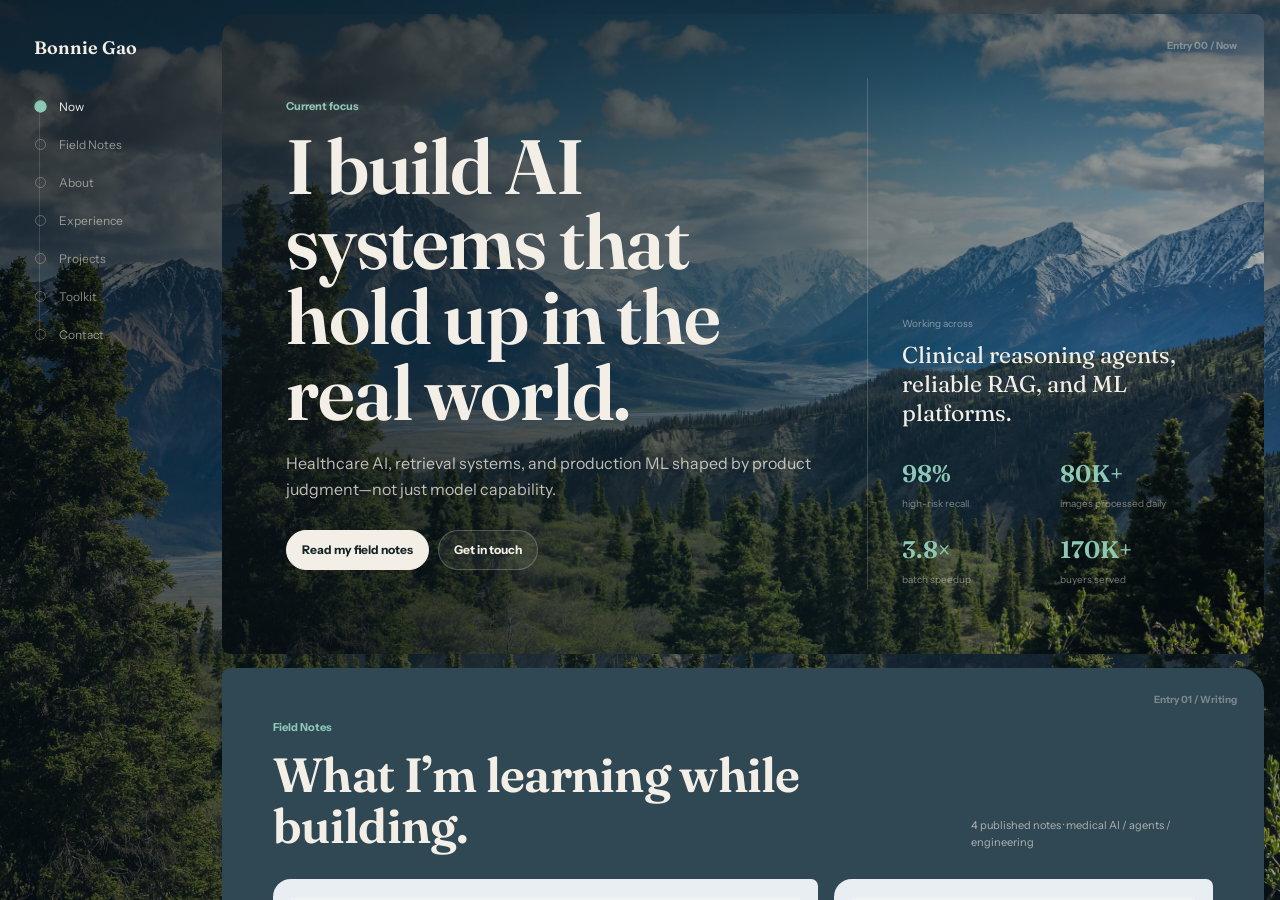
==== commit a3d07b8f: "Publish medical AI decision loop field notes" ====
--- a/index.html
+++ b/index.html
@@ -1372,10 +1372,30 @@
       <div class="log-index">Entry 01 / Writing</div>
       <header class="notes-heading">
         <div><div class="section-label">Field Notes</div><h2 class="section-title" id="notes-title">What I’m learning while building.</h2></div>
-        <p class="notes-count">2 published notes · AI / product / engineering</p>
+        <p class="notes-count">4 published notes · medical AI / agents / engineering</p>
       </header>
 
       <div class="notes-grid">
+        <a class="note-entry secondary" href="field-notes/assessment-management-loops.html">
+          <div class="note-figure"><img src="assets/field-notes/medical-loops/assessment-management-loop.svg" alt="Clinical assessment and care management loops around a shared patient state" /></div>
+          <div class="note-content">
+            <div class="note-meta"><span>Note 04</span><span>Patient-facing AI</span><span>6 min</span></div>
+            <h3 class="note-title">Assessment and Management: Two Interacting Loops</h3>
+            <p class="note-summary">Why a useful care system must distinguish what was recommended, what happened, and what changed afterward.</p>
+            <span class="note-read">Read the note</span>
+          </div>
+        </a>
+
+        <a class="note-entry secondary" href="field-notes/decision-discovery-loop-in-medicine.html">
+          <div class="note-figure"><img src="assets/field-notes/medical-loops/decision-discovery-loop.svg" alt="Patient-level care loop connected to population-level medical discovery" /></div>
+          <div class="note-content">
+            <div class="note-meta"><span>Note 03</span><span>Medical AI</span><span>6 min</span></div>
+            <h3 class="note-title">A Unified Decision and Discovery Loop in Medicine</h3>
+            <p class="note-summary">Connecting patient-level decisions with population-level learning without confusing individual feedback with general evidence.</p>
+            <span class="note-read">Read the note</span>
+          </div>
+        </a>
+
         <a class="note-entry featured" href="field-notes/deepseek-superagent.html">
           <div class="note-figure featured-figure"><img src="assets/field-notes/superagent/01.png" alt="Super-agent reading notes cover" /></div>
           <div class="featured-content">
